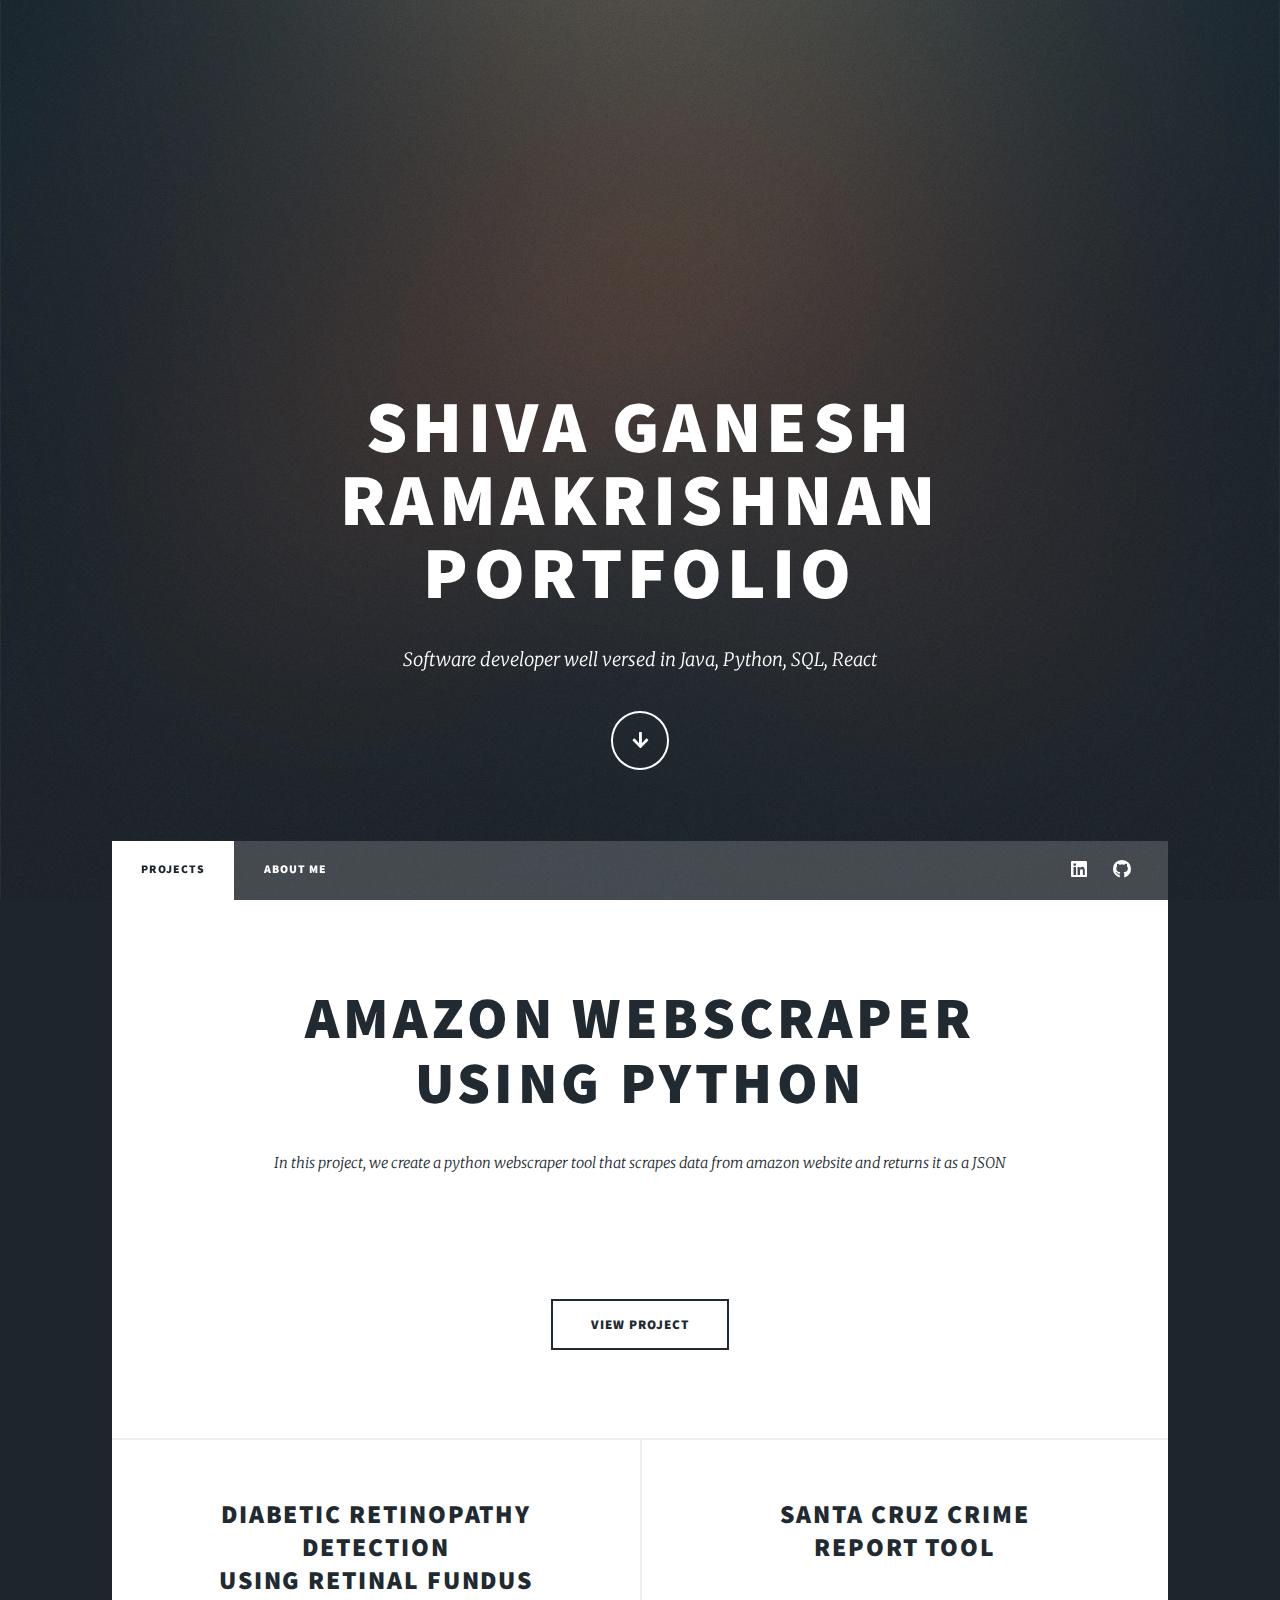
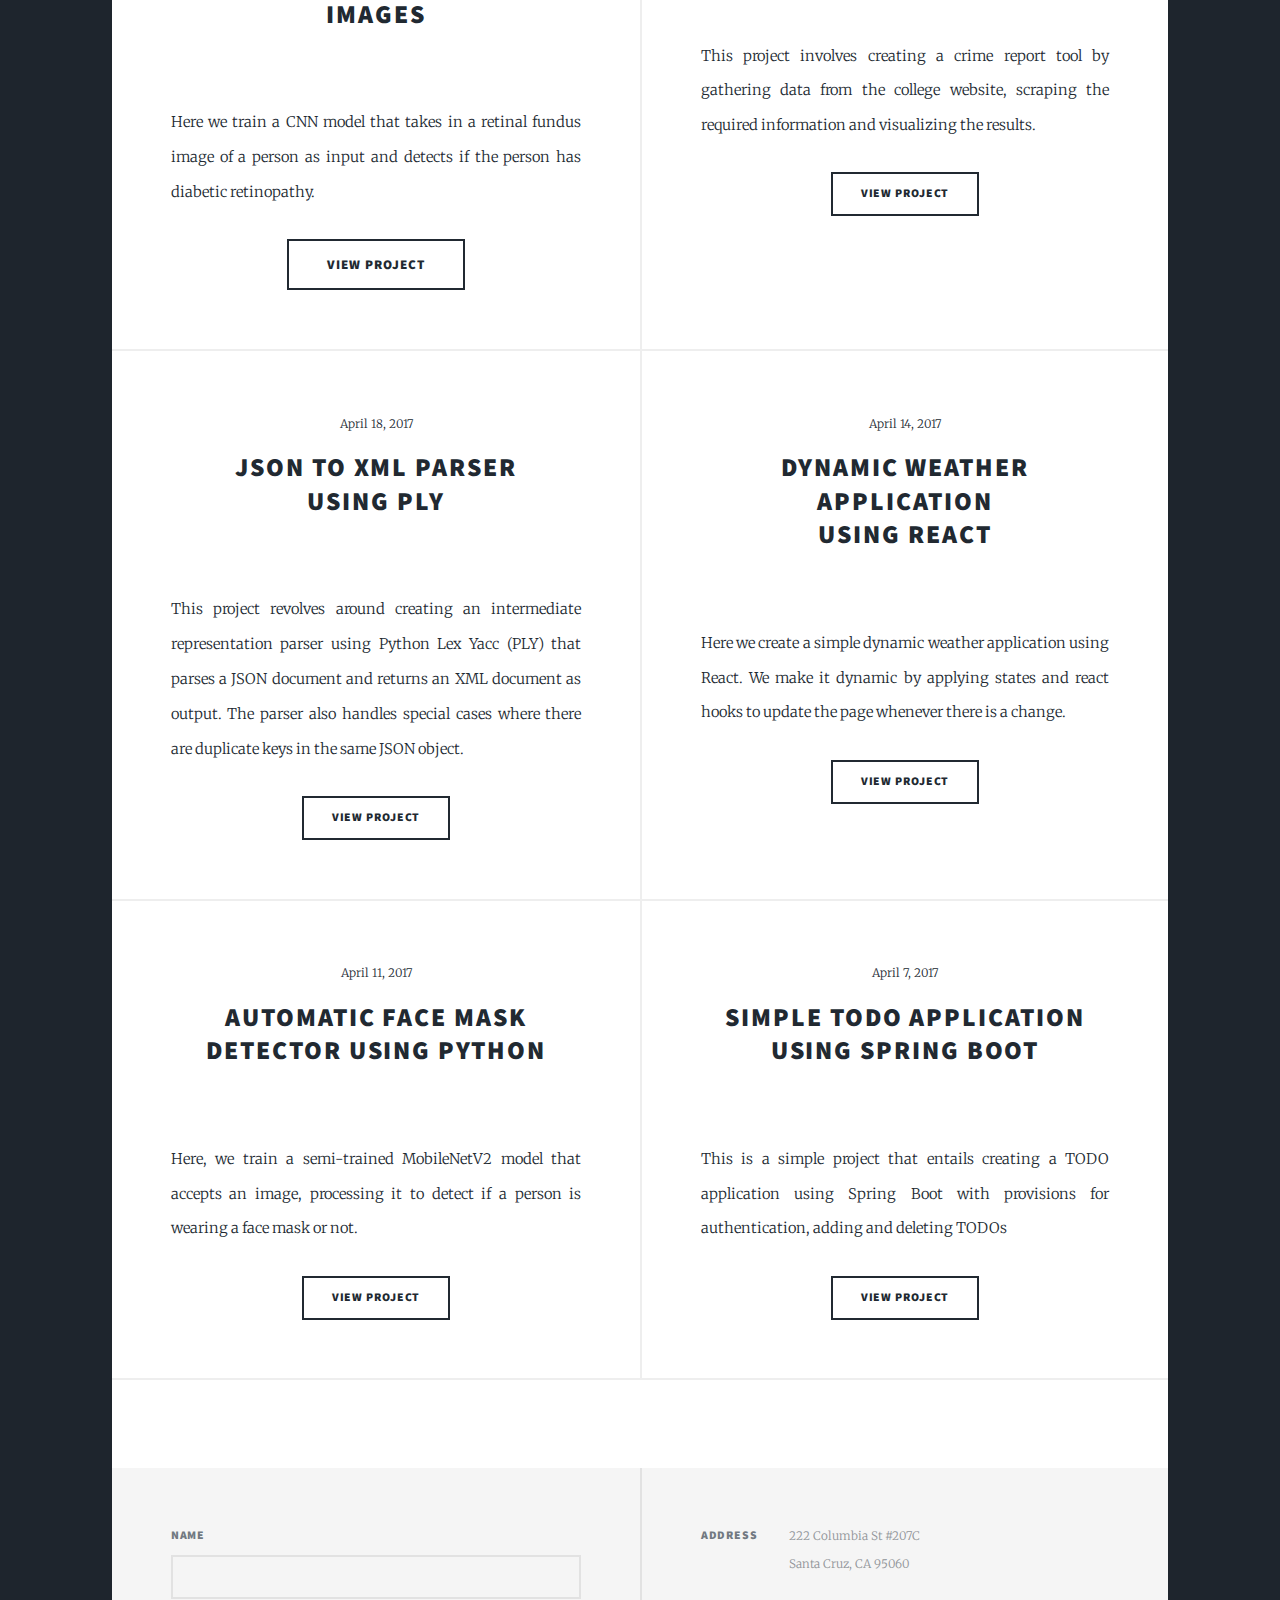
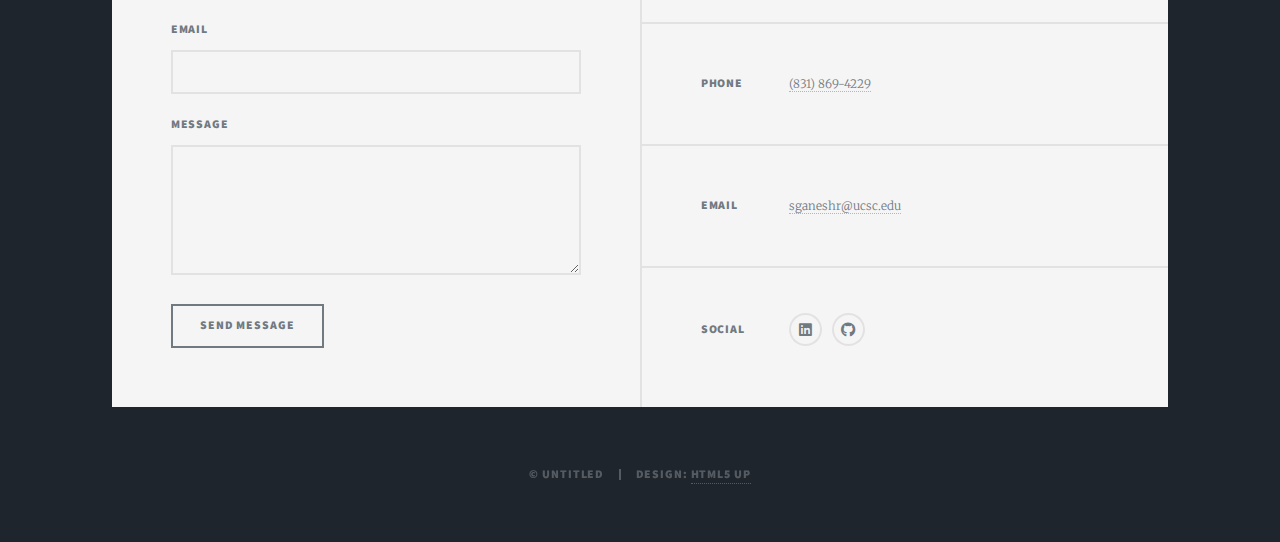
==== index.html @ fc85a23d "Added missing stuff" ====
<!DOCTYPE HTML>
<!--
	Massively by HTML5 UP
	html5up.net | @ajlkn
	Free for personal and commercial use under the CCA 3.0 license (html5up.net/license)
-->
<html>
	<head>
		<title>Shiva Ganesh Ramakrishnan Portfolio</title>
		<meta charset="utf-8" />
		<meta name="viewport" content="width=device-width, initial-scale=1, user-scalable=no" />
		<link rel="stylesheet" href="assets/css/main.css" />
		<noscript><link rel="stylesheet" href="assets/css/noscript.css" /></noscript>
	</head>
	<body class="is-preload">

		<!-- Wrapper -->
			<div id="wrapper" class="fade-in">

				<!-- Intro -->
					<div id="intro">
						<h1>Shiva Ganesh Ramakrishnan<br />
						Portfolio</h1>
						<p>Software developer well versed in Java, Python, SQL, React</p>
						
						<ul class="actions">
							<li><a href="#header" class="button icon solid solo fa-arrow-down scrolly">Continue</a></li>
						</ul>
					</div>

				<!-- Header -->
					<header id="header">
						<a href="index.html" class="logo">Go to the top</a>
					</header>

				<!-- Nav -->
					<nav id="nav">
						<ul class="links">
							<li class="active"><a href="index.html">Projects</a></li>
							<li><a href="generic.html">About Me</a></li>
						</ul>
						<ul class="icons">

							<li><a target="_blank" href="https://linkedin.com/in/shiva-ganesh-ramakrishnan" class="icon brands fa-linkedin"><span class="label">Instagram</span></a></li>
							<li><a target="_blank" href="https://github.com/shiva-ganesh-ramakrishnan" class="icon brands fa-github"><span class="label">GitHub</span></a></li>
						</ul>
					</nav>

				<!-- Main -->
					<div id="main">

						<!-- Featured Post -->
							<article class="post featured">
								<header class="major">
									<h2><a href="#">Amazon WebScraper<br />
									Using Python</a></h2>
									<p>In this project, we create a python webscraper tool that scrapes data from amazon website and returns it
										as a JSON</p>
								</header>
								<a href="#" class="image main"><img src="https://blog.promonavigator.com/wp-content/uploads/2021/12/best-web-scraping-tools-1.png" alt="" /></a>
								<ul class="actions special">
									<li><a target="_blank" href="https://github.com/shiva-ganesh-ramakrishnan/Amazon-Webscraper" class="button large">View Project</a></li>
								</ul>
							</article>

						<!-- Posts -->
							<section class="posts">
								<article>
									<header>										
										<h2><a href="#">Diabetic Retinopathy Detection<br />
										Using Retinal Fundus Images</a></h2>
									</header>
									<a href="#" class="image fit"><img src="https://www.asrs.org/content/images/cms/normaleyemaculaadditionaltags.jpg/image-full;size$500,347.ImageHandler" alt="" /></a>
									<p>Here we train a CNN model that takes in a retinal fundus image of a person as input and detects if the person has diabetic retinopathy.</p>
									<ul class="actions special">
										<li><a target="_blank" href="https://github.com/shiva-ganesh-ramakrishnan/Diabetic-Retinopathy-Detection" class="button large">View Project</a></li>
									</ul>
								</article>
								<article>
									<header>										
										<h2><a href="https://github.com/shiva-ganesh-ramakrishnan/Santa-Cruz-Crime-Report-Tool">Santa Cruz Crime<br />
										Report Tool</a></h2>
									</header>
									<a href="#" class="image fit"><img src="https://raw.githubusercontent.com/shiva-ganesh-ramakrishnan/Santa-Cruz-Crime-Report-Tool/main/Crime_Map.png" alt="" /></a>
									<p>This project involves creating a crime report tool by gathering data from the college website, scraping the required information and visualizing the results.</p>
									<ul class="actions special">
										<li><a target="_blank" href="https://github.com/shiva-ganesh-ramakrishnan/Santa-Cruz-Crime-Report-Tool" class="button">View Project</a></li>
									</ul>
								</article>
								<article>
									<header>
										<span class="date">April 18, 2017</span>
										<h2><a href="#">JSON to XML Parser<br />
										Using PLY</a></h2>
									</header>
									<a href="#" class="image fit"><img src="https://raw.githubusercontent.com/shiva-ganesh-ramakrishnan/json-to-xml-parse-and-compile/main/src/My_Own_Dev_Tree/JSON-TO-XML.png" alt="" /></a>
									<p>This project revolves around creating an intermediate representation parser using Python Lex Yacc (PLY) that parses a JSON document and returns an XML document as output. The parser also handles special cases where there are duplicate keys in the same JSON object.</p>
									<ul class="actions special">
										<li><a target="_blank" href="https://github.com/shiva-ganesh-ramakrishnan/json-to-xml-parse-and-compile" class="button">View Project</a></li>
									</ul>
								</article>
								<article>
									<header>
										<span class="date">April 14, 2017</span>
										<h2><a href="#">Dynamic Weather Application<br />
										Using React</a></h2>
									</header>
									<a href="#" class="image fit"><img src="https://raw.githubusercontent.com/shiva-ganesh-ramakrishnan/react-weather-app/master/public/Weather_App.png" alt="" /></a>
									<p>Here we create a simple dynamic weather application using React. We make it dynamic by applying states and react hooks to update the page whenever there is a change.</p>
									<ul class="actions special">
										<li><a target="_blank" href="https://github.com/shiva-ganesh-ramakrishnan/react-weather-app" class="button">View Project</a></li>
									</ul>
								</article>
								<article>
									<header>
										<span class="date">April 11, 2017</span>
										<h2><a target="_blank" href="https://github.com/shiva-ganesh-ramakrishnan/Automatic_Facemask_Detection">Automatic Face Mask<br />
										Detector using Python</a></h2>
									</header>
									<a href="#" class="image fit"><img src="https://smartclick.ai/wp-content/uploads/2022/04/Mask-Detection-1.png" alt="" /></a>
									<p>Here, we train a semi-trained MobileNetV2 model that accepts an image, processing it to detect if a person is wearing a face mask or not.</p>
									<ul class="actions special">
										<li><a target="_blank" href="https://github.com/shiva-ganesh-ramakrishnan/Automatic_Facemask_Detection" class="button">View Project</a></li>
									</ul>
								</article>
								<article>
									<header>
										<span class="date">April 7, 2017</span>
										<h2><a target="_blank" href="https://github.com/shiva-ganesh-ramakrishnan/Todo-App-Spring-Boot">Simple ToDo Application<br />
										Using Spring Boot</a></h2>
									</header>
									<a href="#" class="image fit"><img src="https://raw.githubusercontent.com/shiva-ganesh-ramakrishnan/Todo-App-Spring-Boot/main/screenshots/todo_app_spring_boot.png" alt="" /></a>
									<p>This is a simple project that entails creating a TODO application using Spring Boot with provisions for authentication, adding and deleting TODOs</p>
									<ul class="actions special">
										<li><a target="_blank" href="https://github.com/shiva-ganesh-ramakrishnan/Todo-App-Spring-Boot" class="button">View Project</a></li>
									</ul>
								</article>
							</section>

						<!-- Footer -->
							<footer>
							</footer>

					</div>

				<!-- Footer -->
					<footer id="footer">
						<section>
							<form method="post" action="#">
								<div class="fields">
									<div class="field">
										<label for="name">Name</label>
										<input type="text" name="name" id="name" />
									</div>
									<div class="field">
										<label for="email">Email</label>
										<input type="text" name="email" id="email" />
									</div>
									<div class="field">
										<label for="message">Message</label>
										<textarea name="message" id="message" rows="3"></textarea>
									</div>
								</div>
								<ul class="actions">
									<li><input type="submit" value="Send Message" /></li>
								</ul>
							</form>
						</section>
						<section class="split contact">
							<section class="alt">
								<h3>Address</h3>
								<p>222 Columbia St #207C<br />
								Santa Cruz, CA 95060</p>
							</section>
							<section>
								<h3>Phone</h3>
								<p><a href="tel:+1(831)869-4229">(831) 869-4229</a></p>
							</section>
							<section>
								<h3>Email</h3>
								<p><a href="mailto:sganeshr@ucsc.edu">sganeshr@ucsc.edu</a></p>
							</section>
							<section>
								<h3>Social</h3>
								<ul class="icons alt">
									<li><a target="_blank" href="https://linkedin.com/in/shiva-ganesh-ramakrishnan" class="icon brands fa-linkedin"><span class="label">Instagram</span></a></li>
									<li><a target="_blank" href="https://github.com/shiva-ganesh-ramakrishnan" class="icon brands fa-github"><span class="label">GitHub</span></a></li>
								</ul>
							</section>
						</section>
					</footer>

				<!-- Copyright -->
					<div id="copyright">
						<ul><li>&copy; Untitled</li><li>Design: <a href="https://html5up.net">HTML5 UP</a></li></ul>
					</div>

			</div>

		<!-- Scripts -->
			<script src="assets/js/jquery.min.js"></script>
			<script src="assets/js/jquery.scrollex.min.js"></script>
			<script src="assets/js/jquery.scrolly.min.js"></script>
			<script src="assets/js/browser.min.js"></script>
			<script src="assets/js/breakpoints.min.js"></script>
			<script src="assets/js/util.js"></script>
			<script src="assets/js/main.js"></script>

	</body>
</html>
---- assets/css/main.css ----
@import url(fontawesome-all.min.css);
@import url("https://fonts.googleapis.com/css?family=Merriweather:300,700,300italic,700italic|Source+Sans+Pro:900");

/*
	Massively by HTML5 UP
	html5up.net | @ajlkn
	Free for personal and commercial use under the CCA 3.0 license (html5up.net/license)
*/

html, body, div, span, applet, object,
iframe, h1, h2, h3, h4, h5, h6, p, blockquote,
pre, a, abbr, acronym, address, big, cite,
code, del, dfn, em, img, ins, kbd, q, s, samp,
small, strike, strong, sub, sup, tt, var, b,
u, i, center, dl, dt, dd, ol, ul, li, fieldset,
form, label, legend, table, caption, tbody,
tfoot, thead, tr, th, td, article, aside,
canvas, details, embed, figure, figcaption,
footer, header, hgroup, menu, nav, output, ruby,
section, summary, time, mark, audio, video {
	margin: 0;
	padding: 0;
	border: 0;
	font-size: 100%;
	font: inherit;
	vertical-align: baseline;}

article, aside, details, figcaption, figure,
footer, header, hgroup, menu, nav, section {
	display: block;}

body {
	line-height: 1;
}

ol, ul {
	list-style: none;
}

blockquote, q {
	quotes: none;
}

	blockquote:before, blockquote:after, q:before, q:after {
		content: '';
		content: none;
	}

table {
	border-collapse: collapse;
	border-spacing: 0;
}

body {
	-webkit-text-size-adjust: none;
}

mark {
	background-color: transparent;
	color: inherit;
}

input::-moz-focus-inner {
	border: 0;
	padding: 0;
}

input, select, textarea {
	-moz-appearance: none;
	-webkit-appearance: none;
	-ms-appearance: none;
	appearance: none;
}

/* Basic */

	@-ms-viewport {
		width: device-width;
	}

	body {
		-ms-overflow-style: scrollbar;
	}

	@media screen and (max-width: 480px) {

		html, body {
			min-width: 320px;
		}

	}

	html {
		box-sizing: border-box;
	}

	*, *:before, *:after {
		box-sizing: inherit;
	}

	body {
		background-color: #1e252d;
	}

		body.is-preload *, body.is-preload *:before, body.is-preload *:after {
			-moz-animation: none !important;
			-webkit-animation: none !important;
			-ms-animation: none !important;
			animation: none !important;
			-moz-transition: none !important;
			-webkit-transition: none !important;
			-ms-transition: none !important;
			transition: none !important;
		}

/* Type */

	html {
		font-size: 16pt;
	}

		@media screen and (max-width: 1680px) {

			html {
				font-size: 12pt;
			}

		}

		@media screen and (max-width: 1280px) {

			html {
				font-size: 11pt;
			}

		}

		@media screen and (max-width: 360px) {

			html {
				font-size: 10pt;
			}

		}

	body {
		color: #212931;
	}

	body, input, select, textarea {
		font-family: "Merriweather", Georgia, serif;
		font-weight: 300;
		font-size: 1rem;
		line-height: 2.375;
	}

	a {
		-moz-transition: color 0.2s ease-in-out, background-color 0.2s ease-in-out, border-color 0.2s ease-in-out, box-shadow 0.2s ease-in-out;
		-webkit-transition: color 0.2s ease-in-out, background-color 0.2s ease-in-out, border-color 0.2s ease-in-out, box-shadow 0.2s ease-in-out;
		-ms-transition: color 0.2s ease-in-out, background-color 0.2s ease-in-out, border-color 0.2s ease-in-out, box-shadow 0.2s ease-in-out;
		transition: color 0.2s ease-in-out, background-color 0.2s ease-in-out, border-color 0.2s ease-in-out, box-shadow 0.2s ease-in-out;
		border-bottom: dotted 1px;
		text-decoration: none;
	}

		a:hover {
			border-bottom-color: transparent;
		}

	strong, b {
		font-weight: 600;
	}

	em, i {
		font-style: italic;
	}

	p {
		text-align: justify;
		margin: 0 0 2rem 0;
	}

	h1, h2, h3, h4, h5, h6 {
		font-family: "Source Sans Pro", Helvetica, sans-serif;
		font-weight: 900;
		line-height: 1.5;
		letter-spacing: 0.075em;
		text-transform: uppercase;
		margin: 0 0 1rem 0;
	}

		h1 a, h2 a, h3 a, h4 a, h5 a, h6 a {
			border-bottom: 0;
			color: inherit;
			text-decoration: none;
		}

	h1 {
		font-size: 4rem;
		line-height: 1.1;
		margin: 0 0 2rem 0;
	}

	h2 {
		font-size: 1.75rem;
		line-height: 1.3;
		margin: 0 0 1.5rem 0;
	}

	h3 {
		font-size: 1.25rem;
		margin: 0 0 1.5rem 0;
	}

	h4 {
		font-size: 1rem;
	}

	h5 {
		font-size: 0.9rem;
	}

	h6 {
		font-size: 0.8rem;
	}

	sub {
		font-size: 0.8rem;
		position: relative;
		top: 0.5rem;
	}

	sup {
		font-size: 0.8rem;
		position: relative;
		top: -0.5rem;
	}

	blockquote {
		border-left: solid 4px;
		font-style: italic;
		margin: 0 0 2rem 0;
		padding: 0.5rem 0 0.5rem 2rem;
	}

	code {
		border: solid 2px;
		font-family: "Courier New", monospace;
		font-size: 0.9rem;
		margin: 0 0.25rem;
		padding: 0.25rem 0.65rem;
	}

	pre {
		-webkit-overflow-scrolling: touch;
		font-family: "Courier New", monospace;
		font-size: 0.9rem;
		margin: 0 0 2rem 0;
	}

		pre code {
			display: block;
			line-height: 1.75;
			padding: 1rem 1.5rem;
			overflow-x: auto;
		}

	hr {
		border: 0;
		border-bottom: solid 2px;
		margin: 3rem 0;
	}

		hr.major {
			margin: 5rem 0;
		}

	.align-left {
		text-align: left;
	}

	.align-center {
		text-align: center;
	}

	.align-right {
		text-align: right;
	}

	input, select, textarea {
		color: #212931;
	}

	a {
		color: #212931;
		border-bottom-color: rgba(33, 41, 49, 0.5);
	}

		a:hover {
			border-bottom-color: transparent;
			color: #18bfef !important;
		}

	strong, b {
		color: #212931;
	}

	h1, h2, h3, h4, h5, h6 {
		color: #212931;
	}

	blockquote {
		border-left-color: #eeeeee;
	}

	code {
		background: rgba(220, 220, 220, 0.25);
		border-color: #eeeeee;
	}

	hr {
		border-bottom-color: #eeeeee;
	}

/* Row */

	.row {
		display: flex;
		flex-wrap: wrap;
		box-sizing: border-box;
		align-items: stretch;
	}

		.row > * {
			box-sizing: border-box;
		}

		.row.gtr-uniform > * > :last-child {
			margin-bottom: 0;
		}

		.row.aln-left {
			justify-content: flex-start;
		}

		.row.aln-center {
			justify-content: center;
		}

		.row.aln-right {
			justify-content: flex-end;
		}

		.row.aln-top {
			align-items: flex-start;
		}

		.row.aln-middle {
			align-items: center;
		}

		.row.aln-bottom {
			align-items: flex-end;
		}

		.row > .imp {
			order: -1;
		}

		.row > .col-1 {
			width: 8.33333%;
		}

		.row > .off-1 {
			margin-left: 8.33333%;
		}

		.row > .col-2 {
			width: 16.66667%;
		}

		.row > .off-2 {
			margin-left: 16.66667%;
		}

		.row > .col-3 {
			width: 25%;
		}

		.row > .off-3 {
			margin-left: 25%;
		}

		.row > .col-4 {
			width: 33.33333%;
		}

		.row > .off-4 {
			margin-left: 33.33333%;
		}

		.row > .col-5 {
			width: 41.66667%;
		}

		.row > .off-5 {
			margin-left: 41.66667%;
		}

		.row > .col-6 {
			width: 50%;
		}

		.row > .off-6 {
			margin-left: 50%;
		}

		.row > .col-7 {
			width: 58.33333%;
		}

		.row > .off-7 {
			margin-left: 58.33333%;
		}

		.row > .col-8 {
			width: 66.66667%;
		}

		.row > .off-8 {
			margin-left: 66.66667%;
		}

		.row > .col-9 {
			width: 75%;
		}

		.row > .off-9 {
			margin-left: 75%;
		}

		.row > .col-10 {
			width: 83.33333%;
		}

		.row > .off-10 {
			margin-left: 83.33333%;
		}

		.row > .col-11 {
			width: 91.66667%;
		}

		.row > .off-11 {
			margin-left: 91.66667%;
		}

		.row > .col-12 {
			width: 100%;
		}

		.row > .off-12 {
			margin-left: 100%;
		}

		.row.gtr-0 {
			margin-top: 0;
			margin-left: 0rem;
		}

			.row.gtr-0 > * {
				padding: 0 0 0 0rem;
			}

			.row.gtr-0.gtr-uniform {
				margin-top: 0rem;
			}

				.row.gtr-0.gtr-uniform > * {
					padding-top: 0rem;
				}

		.row.gtr-25 {
			margin-top: 0;
			margin-left: -0.375rem;
		}

			.row.gtr-25 > * {
				padding: 0 0 0 0.375rem;
			}

			.row.gtr-25.gtr-uniform {
				margin-top: -0.375rem;
			}

				.row.gtr-25.gtr-uniform > * {
					padding-top: 0.375rem;
				}

		.row.gtr-50 {
			margin-top: 0;
			margin-left: -0.75rem;
		}

			.row.gtr-50 > * {
				padding: 0 0 0 0.75rem;
			}

			.row.gtr-50.gtr-uniform {
				margin-top: -0.75rem;
			}

				.row.gtr-50.gtr-uniform > * {
					padding-top: 0.75rem;
				}

		.row {
			margin-top: 0;
			margin-left: -1.5rem;
		}

			.row > * {
				padding: 0 0 0 1.5rem;
			}

			.row.gtr-uniform {
				margin-top: -1.5rem;
			}

				.row.gtr-uniform > * {
					padding-top: 1.5rem;
				}

		.row.gtr-150 {
			margin-top: 0;
			margin-left: -2.25rem;
		}

			.row.gtr-150 > * {
				padding: 0 0 0 2.25rem;
			}

			.row.gtr-150.gtr-uniform {
				margin-top: -2.25rem;
			}

				.row.gtr-150.gtr-uniform > * {
					padding-top: 2.25rem;
				}

		.row.gtr-200 {
			margin-top: 0;
			margin-left: -3rem;
		}

			.row.gtr-200 > * {
				padding: 0 0 0 3rem;
			}

			.row.gtr-200.gtr-uniform {
				margin-top: -3rem;
			}

				.row.gtr-200.gtr-uniform > * {
					padding-top: 3rem;
				}

		@media screen and (max-width: 1680px) {

			.row {
				display: flex;
				flex-wrap: wrap;
				box-sizing: border-box;
				align-items: stretch;
			}

				.row > * {
					box-sizing: border-box;
				}

				.row.gtr-uniform > * > :last-child {
					margin-bottom: 0;
				}

				.row.aln-left {
					justify-content: flex-start;
				}

				.row.aln-center {
					justify-content: center;
				}

				.row.aln-right {
					justify-content: flex-end;
				}

				.row.aln-top {
					align-items: flex-start;
				}

				.row.aln-middle {
					align-items: center;
				}

				.row.aln-bottom {
					align-items: flex-end;
				}

				.row > .imp-xlarge {
					order: -1;
				}

				.row > .col-1-xlarge {
					width: 8.33333%;
				}

				.row > .off-1-xlarge {
					margin-left: 8.33333%;
				}

				.row > .col-2-xlarge {
					width: 16.66667%;
				}

				.row > .off-2-xlarge {
					margin-left: 16.66667%;
				}

				.row > .col-3-xlarge {
					width: 25%;
				}

				.row > .off-3-xlarge {
					margin-left: 25%;
				}

				.row > .col-4-xlarge {
					width: 33.33333%;
				}

				.row > .off-4-xlarge {
					margin-left: 33.33333%;
				}

				.row > .col-5-xlarge {
					width: 41.66667%;
				}

				.row > .off-5-xlarge {
					margin-left: 41.66667%;
				}

				.row > .col-6-xlarge {
					width: 50%;
				}

				.row > .off-6-xlarge {
					margin-left: 50%;
				}

				.row > .col-7-xlarge {
					width: 58.33333%;
				}

				.row > .off-7-xlarge {
					margin-left: 58.33333%;
				}

				.row > .col-8-xlarge {
					width: 66.66667%;
				}

				.row > .off-8-xlarge {
					margin-left: 66.66667%;
				}

				.row > .col-9-xlarge {
					width: 75%;
				}

				.row > .off-9-xlarge {
					margin-left: 75%;
				}

				.row > .col-10-xlarge {
					width: 83.33333%;
				}

				.row > .off-10-xlarge {
					margin-left: 83.33333%;
				}

				.row > .col-11-xlarge {
					width: 91.66667%;
				}

				.row > .off-11-xlarge {
					margin-left: 91.66667%;
				}

				.row > .col-12-xlarge {
					width: 100%;
				}

				.row > .off-12-xlarge {
					margin-left: 100%;
				}

				.row.gtr-0 {
					margin-top: 0;
					margin-left: 0rem;
				}

					.row.gtr-0 > * {
						padding: 0 0 0 0rem;
					}

					.row.gtr-0.gtr-uniform {
						margin-top: 0rem;
					}

						.row.gtr-0.gtr-uniform > * {
							padding-top: 0rem;
						}

				.row.gtr-25 {
					margin-top: 0;
					margin-left: -0.375rem;
				}

					.row.gtr-25 > * {
						padding: 0 0 0 0.375rem;
					}

					.row.gtr-25.gtr-uniform {
						margin-top: -0.375rem;
					}

						.row.gtr-25.gtr-uniform > * {
							padding-top: 0.375rem;
						}

				.row.gtr-50 {
					margin-top: 0;
					margin-left: -0.75rem;
				}

					.row.gtr-50 > * {
						padding: 0 0 0 0.75rem;
					}

					.row.gtr-50.gtr-uniform {
						margin-top: -0.75rem;
					}

						.row.gtr-50.gtr-uniform > * {
							padding-top: 0.75rem;
						}

				.row {
					margin-top: 0;
					margin-left: -1.5rem;
				}

					.row > * {
						padding: 0 0 0 1.5rem;
					}

					.row.gtr-uniform {
						margin-top: -1.5rem;
					}

						.row.gtr-uniform > * {
							padding-top: 1.5rem;
						}

				.row.gtr-150 {
					margin-top: 0;
					margin-left: -2.25rem;
				}

					.row.gtr-150 > * {
						padding: 0 0 0 2.25rem;
					}

					.row.gtr-150.gtr-uniform {
						margin-top: -2.25rem;
					}

						.row.gtr-150.gtr-uniform > * {
							padding-top: 2.25rem;
						}

				.row.gtr-200 {
					margin-top: 0;
					margin-left: -3rem;
				}

					.row.gtr-200 > * {
						padding: 0 0 0 3rem;
					}

					.row.gtr-200.gtr-uniform {
						margin-top: -3rem;
					}

						.row.gtr-200.gtr-uniform > * {
							padding-top: 3rem;
						}

		}

		@media screen and (max-width: 1280px) {

			.row {
				display: flex;
				flex-wrap: wrap;
				box-sizing: border-box;
				align-items: stretch;
			}

				.row > * {
					box-sizing: border-box;
				}

				.row.gtr-uniform > * > :last-child {
					margin-bottom: 0;
				}

				.row.aln-left {
					justify-content: flex-start;
				}

				.row.aln-center {
					justify-content: center;
				}

				.row.aln-right {
					justify-content: flex-end;
				}

				.row.aln-top {
					align-items: flex-start;
				}

				.row.aln-middle {
					align-items: center;
				}

				.row.aln-bottom {
					align-items: flex-end;
				}

				.row > .imp-large {
					order: -1;
				}

				.row > .col-1-large {
					width: 8.33333%;
				}

				.row > .off-1-large {
					margin-left: 8.33333%;
				}

				.row > .col-2-large {
					width: 16.66667%;
				}

				.row > .off-2-large {
					margin-left: 16.66667%;
				}

				.row > .col-3-large {
					width: 25%;
				}

				.row > .off-3-large {
					margin-left: 25%;
				}

				.row > .col-4-large {
					width: 33.33333%;
				}

				.row > .off-4-large {
					margin-left: 33.33333%;
				}

				.row > .col-5-large {
					width: 41.66667%;
				}

				.row > .off-5-large {
					margin-left: 41.66667%;
				}

				.row > .col-6-large {
					width: 50%;
				}

				.row > .off-6-large {
					margin-left: 50%;
				}

				.row > .col-7-large {
					width: 58.33333%;
				}

				.row > .off-7-large {
					margin-left: 58.33333%;
				}

				.row > .col-8-large {
					width: 66.66667%;
				}

				.row > .off-8-large {
					margin-left: 66.66667%;
				}

				.row > .col-9-large {
					width: 75%;
				}

				.row > .off-9-large {
					margin-left: 75%;
				}

				.row > .col-10-large {
					width: 83.33333%;
				}

				.row > .off-10-large {
					margin-left: 83.33333%;
				}

				.row > .col-11-large {
					width: 91.66667%;
				}

				.row > .off-11-large {
					margin-left: 91.66667%;
				}

				.row > .col-12-large {
					width: 100%;
				}

				.row > .off-12-large {
					margin-left: 100%;
				}

				.row.gtr-0 {
					margin-top: 0;
					margin-left: 0rem;
				}

					.row.gtr-0 > * {
						padding: 0 0 0 0rem;
					}

					.row.gtr-0.gtr-uniform {
						margin-top: 0rem;
					}

						.row.gtr-0.gtr-uniform > * {
							padding-top: 0rem;
						}

				.row.gtr-25 {
					margin-top: 0;
					margin-left: -0.375rem;
				}

					.row.gtr-25 > * {
						padding: 0 0 0 0.375rem;
					}

					.row.gtr-25.gtr-uniform {
						margin-top: -0.375rem;
					}

						.row.gtr-25.gtr-uniform > * {
							padding-top: 0.375rem;
						}

				.row.gtr-50 {
					margin-top: 0;
					margin-left: -0.75rem;
				}

					.row.gtr-50 > * {
						padding: 0 0 0 0.75rem;
					}

					.row.gtr-50.gtr-uniform {
						margin-top: -0.75rem;
					}

						.row.gtr-50.gtr-uniform > * {
							padding-top: 0.75rem;
						}

				.row {
					margin-top: 0;
					margin-left: -1.5rem;
				}

					.row > * {
						padding: 0 0 0 1.5rem;
					}

					.row.gtr-uniform {
						margin-top: -1.5rem;
					}

						.row.gtr-uniform > * {
							padding-top: 1.5rem;
						}

				.row.gtr-150 {
					margin-top: 0;
					margin-left: -2.25rem;
				}

					.row.gtr-150 > * {
						padding: 0 0 0 2.25rem;
					}

					.row.gtr-150.gtr-uniform {
						margin-top: -2.25rem;
					}

						.row.gtr-150.gtr-uniform > * {
							padding-top: 2.25rem;
						}

				.row.gtr-200 {
					margin-top: 0;
					margin-left: -3rem;
				}

					.row.gtr-200 > * {
						padding: 0 0 0 3rem;
					}

					.row.gtr-200.gtr-uniform {
						margin-top: -3rem;
					}

						.row.gtr-200.gtr-uniform > * {
							padding-top: 3rem;
						}

		}

		@media screen and (max-width: 980px) {

			.row {
				display: flex;
				flex-wrap: wrap;
				box-sizing: border-box;
				align-items: stretch;
			}

				.row > * {
					box-sizing: border-box;
				}

				.row.gtr-uniform > * > :last-child {
					margin-bottom: 0;
				}

				.row.aln-left {
					justify-content: flex-start;
				}

				.row.aln-center {
					justify-content: center;
				}

				.row.aln-right {
					justify-content: flex-end;
				}

				.row.aln-top {
					align-items: flex-start;
				}

				.row.aln-middle {
					align-items: center;
				}

				.row.aln-bottom {
					align-items: flex-end;
				}

				.row > .imp-medium {
					order: -1;
				}

				.row > .col-1-medium {
					width: 8.33333%;
				}

				.row > .off-1-medium {
					margin-left: 8.33333%;
				}

				.row > .col-2-medium {
					width: 16.66667%;
				}

				.row > .off-2-medium {
					margin-left: 16.66667%;
				}

				.row > .col-3-medium {
					width: 25%;
				}

				.row > .off-3-medium {
					margin-left: 25%;
				}

				.row > .col-4-medium {
					width: 33.33333%;
				}

				.row > .off-4-medium {
					margin-left: 33.33333%;
				}

				.row > .col-5-medium {
					width: 41.66667%;
				}

				.row > .off-5-medium {
					margin-left: 41.66667%;
				}

				.row > .col-6-medium {
					width: 50%;
				}

				.row > .off-6-medium {
					margin-left: 50%;
				}

				.row > .col-7-medium {
					width: 58.33333%;
				}

				.row > .off-7-medium {
					margin-left: 58.33333%;
				}

				.row > .col-8-medium {
					width: 66.66667%;
				}

				.row > .off-8-medium {
					margin-left: 66.66667%;
				}

				.row > .col-9-medium {
					width: 75%;
				}

				.row > .off-9-medium {
					margin-left: 75%;
				}

				.row > .col-10-medium {
					width: 83.33333%;
				}

				.row > .off-10-medium {
					margin-left: 83.33333%;
				}

				.row > .col-11-medium {
					width: 91.66667%;
				}

				.row > .off-11-medium {
					margin-left: 91.66667%;
				}

				.row > .col-12-medium {
					width: 100%;
				}

				.row > .off-12-medium {
					margin-left: 100%;
				}

				.row.gtr-0 {
					margin-top: 0;
					margin-left: 0rem;
				}

					.row.gtr-0 > * {
						padding: 0 0 0 0rem;
					}

					.row.gtr-0.gtr-uniform {
						margin-top: 0rem;
					}

						.row.gtr-0.gtr-uniform > * {
							padding-top: 0rem;
						}

				.row.gtr-25 {
					margin-top: 0;
					margin-left: -0.375rem;
				}

					.row.gtr-25 > * {
						padding: 0 0 0 0.375rem;
					}

					.row.gtr-25.gtr-uniform {
						margin-top: -0.375rem;
					}

						.row.gtr-25.gtr-uniform > * {
							padding-top: 0.375rem;
						}

				.row.gtr-50 {
					margin-top: 0;
					margin-left: -0.75rem;
				}

					.row.gtr-50 > * {
						padding: 0 0 0 0.75rem;
					}

					.row.gtr-50.gtr-uniform {
						margin-top: -0.75rem;
					}

						.row.gtr-50.gtr-uniform > * {
							padding-top: 0.75rem;
						}

				.row {
					margin-top: 0;
					margin-left: -1.5rem;
				}

					.row > * {
						padding: 0 0 0 1.5rem;
					}

					.row.gtr-uniform {
						margin-top: -1.5rem;
					}

						.row.gtr-uniform > * {
							padding-top: 1.5rem;
						}

				.row.gtr-150 {
					margin-top: 0;
					margin-left: -2.25rem;
				}

					.row.gtr-150 > * {
						padding: 0 0 0 2.25rem;
					}

					.row.gtr-150.gtr-uniform {
						margin-top: -2.25rem;
					}

						.row.gtr-150.gtr-uniform > * {
							padding-top: 2.25rem;
						}

				.row.gtr-200 {
					margin-top: 0;
					margin-left: -3rem;
				}

					.row.gtr-200 > * {
						padding: 0 0 0 3rem;
					}

					.row.gtr-200.gtr-uniform {
						margin-top: -3rem;
					}

						.row.gtr-200.gtr-uniform > * {
							padding-top: 3rem;
						}

		}

		@media screen and (max-width: 736px) {

			.row {
				display: flex;
				flex-wrap: wrap;
				box-sizing: border-box;
				align-items: stretch;
			}

				.row > * {
					box-sizing: border-box;
				}

				.row.gtr-uniform > * > :last-child {
					margin-bottom: 0;
				}

				.row.aln-left {
					justify-content: flex-start;
				}

				.row.aln-center {
					justify-content: center;
				}

				.row.aln-right {
					justify-content: flex-end;
				}

				.row.aln-top {
					align-items: flex-start;
				}

				.row.aln-middle {
					align-items: center;
				}

				.row.aln-bottom {
					align-items: flex-end;
				}

				.row > .imp-small {
					order: -1;
				}

				.row > .col-1-small {
					width: 8.33333%;
				}

				.row > .off-1-small {
					margin-left: 8.33333%;
				}

				.row > .col-2-small {
					width: 16.66667%;
				}

				.row > .off-2-small {
					margin-left: 16.66667%;
				}

				.row > .col-3-small {
					width: 25%;
				}

				.row > .off-3-small {
					margin-left: 25%;
				}

				.row > .col-4-small {
					width: 33.33333%;
				}

				.row > .off-4-small {
					margin-left: 33.33333%;
				}

				.row > .col-5-small {
					width: 41.66667%;
				}

				.row > .off-5-small {
					margin-left: 41.66667%;
				}

				.row > .col-6-small {
					width: 50%;
				}

				.row > .off-6-small {
					margin-left: 50%;
				}

				.row > .col-7-small {
					width: 58.33333%;
				}

				.row > .off-7-small {
					margin-left: 58.33333%;
				}

				.row > .col-8-small {
					width: 66.66667%;
				}

				.row > .off-8-small {
					margin-left: 66.66667%;
				}

				.row > .col-9-small {
					width: 75%;
				}

				.row > .off-9-small {
					margin-left: 75%;
				}

				.row > .col-10-small {
					width: 83.33333%;
				}

				.row > .off-10-small {
					margin-left: 83.33333%;
				}

				.row > .col-11-small {
					width: 91.66667%;
				}

				.row > .off-11-small {
					margin-left: 91.66667%;
				}

				.row > .col-12-small {
					width: 100%;
				}

				.row > .off-12-small {
					margin-left: 100%;
				}

				.row.gtr-0 {
					margin-top: 0;
					margin-left: 0rem;
				}

					.row.gtr-0 > * {
						padding: 0 0 0 0rem;
					}

					.row.gtr-0.gtr-uniform {
						margin-top: 0rem;
					}

						.row.gtr-0.gtr-uniform > * {
							padding-top: 0rem;
						}

				.row.gtr-25 {
					margin-top: 0;
					margin-left: -0.375rem;
				}

					.row.gtr-25 > * {
						padding: 0 0 0 0.375rem;
					}

					.row.gtr-25.gtr-uniform {
						margin-top: -0.375rem;
					}

						.row.gtr-25.gtr-uniform > * {
							padding-top: 0.375rem;
						}

				.row.gtr-50 {
					margin-top: 0;
					margin-left: -0.75rem;
				}

					.row.gtr-50 > * {
						padding: 0 0 0 0.75rem;
					}

					.row.gtr-50.gtr-uniform {
						margin-top: -0.75rem;
					}

						.row.gtr-50.gtr-uniform > * {
							padding-top: 0.75rem;
						}

				.row {
					margin-top: 0;
					margin-left: -1.5rem;
				}

					.row > * {
						padding: 0 0 0 1.5rem;
					}

					.row.gtr-uniform {
						margin-top: -1.5rem;
					}

						.row.gtr-uniform > * {
							padding-top: 1.5rem;
						}

				.row.gtr-150 {
					margin-top: 0;
					margin-left: -2.25rem;
				}

					.row.gtr-150 > * {
						padding: 0 0 0 2.25rem;
					}

					.row.gtr-150.gtr-uniform {
						margin-top: -2.25rem;
					}

						.row.gtr-150.gtr-uniform > * {
							padding-top: 2.25rem;
						}

				.row.gtr-200 {
					margin-top: 0;
					margin-left: -3rem;
				}

					.row.gtr-200 > * {
						padding: 0 0 0 3rem;
					}

					.row.gtr-200.gtr-uniform {
						margin-top: -3rem;
					}

						.row.gtr-200.gtr-uniform > * {
							padding-top: 3rem;
						}

		}

		@media screen and (max-width: 480px) {

			.row {
				display: flex;
				flex-wrap: wrap;
				box-sizing: border-box;
				align-items: stretch;
			}

				.row > * {
					box-sizing: border-box;
				}

				.row.gtr-uniform > * > :last-child {
					margin-bottom: 0;
				}

				.row.aln-left {
					justify-content: flex-start;
				}

				.row.aln-center {
					justify-content: center;
				}

				.row.aln-right {
					justify-content: flex-end;
				}

				.row.aln-top {
					align-items: flex-start;
				}

				.row.aln-middle {
					align-items: center;
				}

				.row.aln-bottom {
					align-items: flex-end;
				}

				.row > .imp-xsmall {
					order: -1;
				}

				.row > .col-1-xsmall {
					width: 8.33333%;
				}

				.row > .off-1-xsmall {
					margin-left: 8.33333%;
				}

				.row > .col-2-xsmall {
					width: 16.66667%;
				}

				.row > .off-2-xsmall {
					margin-left: 16.66667%;
				}

				.row > .col-3-xsmall {
					width: 25%;
				}

				.row > .off-3-xsmall {
					margin-left: 25%;
				}

				.row > .col-4-xsmall {
					width: 33.33333%;
				}

				.row > .off-4-xsmall {
					margin-left: 33.33333%;
				}

				.row > .col-5-xsmall {
					width: 41.66667%;
				}

				.row > .off-5-xsmall {
					margin-left: 41.66667%;
				}

				.row > .col-6-xsmall {
					width: 50%;
				}

				.row > .off-6-xsmall {
					margin-left: 50%;
				}

				.row > .col-7-xsmall {
					width: 58.33333%;
				}

				.row > .off-7-xsmall {
					margin-left: 58.33333%;
				}

				.row > .col-8-xsmall {
					width: 66.66667%;
				}

				.row > .off-8-xsmall {
					margin-left: 66.66667%;
				}

				.row > .col-9-xsmall {
					width: 75%;
				}

				.row > .off-9-xsmall {
					margin-left: 75%;
				}

				.row > .col-10-xsmall {
					width: 83.33333%;
				}

				.row > .off-10-xsmall {
					margin-left: 83.33333%;
				}

				.row > .col-11-xsmall {
					width: 91.66667%;
				}

				.row > .off-11-xsmall {
					margin-left: 91.66667%;
				}

				.row > .col-12-xsmall {
					width: 100%;
				}

				.row > .off-12-xsmall {
					margin-left: 100%;
				}

				.row.gtr-0 {
					margin-top: 0;
					margin-left: 0rem;
				}

					.row.gtr-0 > * {
						padding: 0 0 0 0rem;
					}

					.row.gtr-0.gtr-uniform {
						margin-top: 0rem;
					}

						.row.gtr-0.gtr-uniform > * {
							padding-top: 0rem;
						}

				.row.gtr-25 {
					margin-top: 0;
					margin-left: -0.375rem;
				}

					.row.gtr-25 > * {
						padding: 0 0 0 0.375rem;
					}

					.row.gtr-25.gtr-uniform {
						margin-top: -0.375rem;
					}

						.row.gtr-25.gtr-uniform > * {
							padding-top: 0.375rem;
						}

				.row.gtr-50 {
					margin-top: 0;
					margin-left: -0.75rem;
				}

					.row.gtr-50 > * {
						padding: 0 0 0 0.75rem;
					}

					.row.gtr-50.gtr-uniform {
						margin-top: -0.75rem;
					}

						.row.gtr-50.gtr-uniform > * {
							padding-top: 0.75rem;
						}

				.row {
					margin-top: 0;
					margin-left: -1.5rem;
				}

					.row > * {
						padding: 0 0 0 1.5rem;
					}

					.row.gtr-uniform {
						margin-top: -1.5rem;
					}

						.row.gtr-uniform > * {
							padding-top: 1.5rem;
						}

				.row.gtr-150 {
					margin-top: 0;
					margin-left: -2.25rem;
				}

					.row.gtr-150 > * {
						padding: 0 0 0 2.25rem;
					}

					.row.gtr-150.gtr-uniform {
						margin-top: -2.25rem;
					}

						.row.gtr-150.gtr-uniform > * {
							padding-top: 2.25rem;
						}

				.row.gtr-200 {
					margin-top: 0;
					margin-left: -3rem;
				}

					.row.gtr-200 > * {
						padding: 0 0 0 3rem;
					}

					.row.gtr-200.gtr-uniform {
						margin-top: -3rem;
					}

						.row.gtr-200.gtr-uniform > * {
							padding-top: 3rem;
						}

		}

		@media screen and (max-width: 360px) {

			.row {
				display: flex;
				flex-wrap: wrap;
				box-sizing: border-box;
				align-items: stretch;
			}

				.row > * {
					box-sizing: border-box;
				}

				.row.gtr-uniform > * > :last-child {
					margin-bottom: 0;
				}

				.row.aln-left {
					justify-content: flex-start;
				}

				.row.aln-center {
					justify-content: center;
				}

				.row.aln-right {
					justify-content: flex-end;
				}

				.row.aln-top {
					align-items: flex-start;
				}

				.row.aln-middle {
					align-items: center;
				}

				.row.aln-bottom {
					align-items: flex-end;
				}

				.row > .imp-xxsmall {
					order: -1;
				}

				.row > .col-1-xxsmall {
					width: 8.33333%;
				}

				.row > .off-1-xxsmall {
					margin-left: 8.33333%;
				}

				.row > .col-2-xxsmall {
					width: 16.66667%;
				}

				.row > .off-2-xxsmall {
					margin-left: 16.66667%;
				}

				.row > .col-3-xxsmall {
					width: 25%;
				}

				.row > .off-3-xxsmall {
					margin-left: 25%;
				}

				.row > .col-4-xxsmall {
					width: 33.33333%;
				}

				.row > .off-4-xxsmall {
					margin-left: 33.33333%;
				}

				.row > .col-5-xxsmall {
					width: 41.66667%;
				}

				.row > .off-5-xxsmall {
					margin-left: 41.66667%;
				}

				.row > .col-6-xxsmall {
					width: 50%;
				}

				.row > .off-6-xxsmall {
					margin-left: 50%;
				}

				.row > .col-7-xxsmall {
					width: 58.33333%;
				}

				.row > .off-7-xxsmall {
					margin-left: 58.33333%;
				}

				.row > .col-8-xxsmall {
					width: 66.66667%;
				}

				.row > .off-8-xxsmall {
					margin-left: 66.66667%;
				}

				.row > .col-9-xxsmall {
					width: 75%;
				}

				.row > .off-9-xxsmall {
					margin-left: 75%;
				}

				.row > .col-10-xxsmall {
					width: 83.33333%;
				}

				.row > .off-10-xxsmall {
					margin-left: 83.33333%;
				}

				.row > .col-11-xxsmall {
					width: 91.66667%;
				}

				.row > .off-11-xxsmall {
					margin-left: 91.66667%;
				}

				.row > .col-12-xxsmall {
					width: 100%;
				}

				.row > .off-12-xxsmall {
					margin-left: 100%;
				}

				.row.gtr-0 {
					margin-top: 0;
					margin-left: 0rem;
				}

					.row.gtr-0 > * {
						padding: 0 0 0 0rem;
					}

					.row.gtr-0.gtr-uniform {
						margin-top: 0rem;
					}

						.row.gtr-0.gtr-uniform > * {
							padding-top: 0rem;
						}

				.row.gtr-25 {
					margin-top: 0;
					margin-left: -0.375rem;
				}

					.row.gtr-25 > * {
						padding: 0 0 0 0.375rem;
					}

					.row.gtr-25.gtr-uniform {
						margin-top: -0.375rem;
					}

						.row.gtr-25.gtr-uniform > * {
							padding-top: 0.375rem;
						}

				.row.gtr-50 {
					margin-top: 0;
					margin-left: -0.75rem;
				}

					.row.gtr-50 > * {
						padding: 0 0 0 0.75rem;
					}

					.row.gtr-50.gtr-uniform {
						margin-top: -0.75rem;
					}

						.row.gtr-50.gtr-uniform > * {
							padding-top: 0.75rem;
						}

				.row {
					margin-top: 0;
					margin-left: -1.5rem;
				}

					.row > * {
						padding: 0 0 0 1.5rem;
					}

					.row.gtr-uniform {
						margin-top: -1.5rem;
					}

						.row.gtr-uniform > * {
							padding-top: 1.5rem;
						}

				.row.gtr-150 {
					margin-top: 0;
					margin-left: -2.25rem;
				}

					.row.gtr-150 > * {
						padding: 0 0 0 2.25rem;
					}

					.row.gtr-150.gtr-uniform {
						margin-top: -2.25rem;
					}

						.row.gtr-150.gtr-uniform > * {
							padding-top: 2.25rem;
						}

				.row.gtr-200 {
					margin-top: 0;
					margin-left: -3rem;
				}

					.row.gtr-200 > * {
						padding: 0 0 0 3rem;
					}

					.row.gtr-200.gtr-uniform {
						margin-top: -3rem;
					}

						.row.gtr-200.gtr-uniform > * {
							padding-top: 3rem;
						}

		}

/* Box */

	.box {
		border: solid 2px;
		margin-bottom: 2rem;
		padding: 1.5rem;
	}

		.box > :last-child,
		.box > :last-child > :last-child,
		.box > :last-child > :last-child > :last-child {
			margin-bottom: 0;
		}

		.box.alt {
			border: 0;
			border-radius: 0;
			padding: 0;
		}

	.box {
		border-color: #eeeeee;
	}

/* Button */

	input[type="submit"],
	input[type="reset"],
	input[type="button"],
	button,
	.button {
		-moz-appearance: none;
		-webkit-appearance: none;
		-ms-appearance: none;
		appearance: none;
		-moz-transition: background-color 0.2s ease-in-out, box-shadow 0.2s ease-in-out, color 0.2s ease-in-out;
		-webkit-transition: background-color 0.2s ease-in-out, box-shadow 0.2s ease-in-out, color 0.2s ease-in-out;
		-ms-transition: background-color 0.2s ease-in-out, box-shadow 0.2s ease-in-out, color 0.2s ease-in-out;
		transition: background-color 0.2s ease-in-out, box-shadow 0.2s ease-in-out, color 0.2s ease-in-out;
		border: 0;
		border-radius: 0;
		cursor: pointer;
		display: inline-block;
		font-family: "Source Sans Pro", Helvetica, sans-serif;
		font-size: 0.8rem;
		font-weight: 900;
		letter-spacing: 0.075em;
		height: 3rem;
		line-height: 3rem;
		padding: 0 2rem;
		text-align: center;
		text-decoration: none;
		text-transform: uppercase;
		white-space: nowrap;
	}

		input[type="submit"].icon:before,
		input[type="reset"].icon:before,
		input[type="button"].icon:before,
		button.icon:before,
		.button.icon:before {
			margin-right: 0.5rem;
		}

		input[type="submit"].icon.solo,
		input[type="reset"].icon.solo,
		input[type="button"].icon.solo,
		button.icon.solo,
		.button.icon.solo {
			position: relative;
			width: 4rem;
			height: 4rem;
			line-height: 4rem;
			border-radius: 4rem;
			text-indent: 4rem;
			overflow: hidden;
			padding: 0;
			white-space: nowrap;
		}

			input[type="submit"].icon.solo:before,
			input[type="reset"].icon.solo:before,
			input[type="button"].icon.solo:before,
			button.icon.solo:before,
			.button.icon.solo:before {
				position: absolute;
				display: block;
				top: 0;
				left: 0;
				width: inherit;
				height: inherit;
				line-height: inherit;
				font-size: 1.25rem;
				margin-right: 0;
				text-align: center;
				text-indent: 0;
			}

		input[type="submit"].fit,
		input[type="reset"].fit,
		input[type="button"].fit,
		button.fit,
		.button.fit {
			width: 100%;
		}

		input[type="submit"].small,
		input[type="reset"].small,
		input[type="button"].small,
		button.small,
		.button.small {
			font-size: 0.7rem;
			height: 2.5rem;
			line-height: 2.5rem;
			padding: 0 1.5rem;
		}

		input[type="submit"].large,
		input[type="reset"].large,
		input[type="button"].large,
		button.large,
		.button.large {
			font-size: 0.9rem;
			height: 3.5rem;
			line-height: 3.5rem;
			padding: 0 2.75rem;
		}

		@media screen and (max-width: 980px) {

			input[type="submit"],
			input[type="reset"],
			input[type="button"],
			button,
			.button {
				font-size: 0.9rem;
				height: 3.25rem;
				line-height: 3.25rem;
			}

				input[type="submit"].large,
				input[type="reset"].large,
				input[type="button"].large,
				button.large,
				.button.large {
					font-size: 1rem;
					height: 3.75rem;
					line-height: 3.75rem;
				}

		}

		input[type="submit"].disabled, input[type="submit"]:disabled,
		input[type="reset"].disabled,
		input[type="reset"]:disabled,
		input[type="button"].disabled,
		input[type="button"]:disabled,
		button.disabled,
		button:disabled,
		.button.disabled,
		.button:disabled {
			pointer-events: none;
			opacity: 0.25;
		}

	input[type="submit"],
	input[type="reset"],
	input[type="button"],
	button,
	.button {
		background-color: transparent;
		box-shadow: inset 0 0 0 2px #212931;
		color: #212931 !important;
	}

		input[type="submit"]:hover,
		input[type="reset"]:hover,
		input[type="button"]:hover,
		button:hover,
		.button:hover {
			box-shadow: inset 0 0 0 2px #18bfef;
			color: #18bfef !important;
		}

		input[type="submit"].primary,
		input[type="reset"].primary,
		input[type="button"].primary,
		button.primary,
		.button.primary {
			background-color: #212931;
			box-shadow: none;
			color: #ffffff !important;
		}

			input[type="submit"].primary:hover,
			input[type="reset"].primary:hover,
			input[type="button"].primary:hover,
			button.primary:hover,
			.button.primary:hover {
				background-color: #18bfef;
			}

/* Form */

	form {
		margin: 0 0 2rem 0;
	}

		form > :last-child {
			margin-bottom: 0;
		}

		form > .fields {
			display: -moz-flex;
			display: -webkit-flex;
			display: -ms-flex;
			display: flex;
			-moz-flex-wrap: wrap;
			-webkit-flex-wrap: wrap;
			-ms-flex-wrap: wrap;
			flex-wrap: wrap;
			width: calc(100% + 3rem);
			margin: -1.5rem 0 2rem -1.5rem;
		}

			form > .fields > .field {
				-moz-flex-grow: 0;
				-webkit-flex-grow: 0;
				-ms-flex-grow: 0;
				flex-grow: 0;
				-moz-flex-shrink: 0;
				-webkit-flex-shrink: 0;
				-ms-flex-shrink: 0;
				flex-shrink: 0;
				padding: 1.5rem 0 0 1.5rem;
				width: calc(100% - 1.5rem);
			}

				form > .fields > .field.half {
					width: calc(50% - 0.75rem);
				}

				form > .fields > .field.third {
					width: calc(100%/3 - 0.5rem);
				}

				form > .fields > .field.quarter {
					width: calc(25% - 0.375rem);
				}

		@media screen and (max-width: 480px) {

			form > .fields {
				width: calc(100% + 3rem);
				margin: -1.5rem 0 2rem -1.5rem;
			}

				form > .fields > .field {
					padding: 1.5rem 0 0 1.5rem;
					width: calc(100% - 1.5rem);
				}

					form > .fields > .field.half {
						width: calc(100% - 1.5rem);
					}

					form > .fields > .field.third {
						width: calc(100% - 1.5rem);
					}

					form > .fields > .field.quarter {
						width: calc(100% - 1.5rem);
					}

		}

	label {
		display: block;
		font-family: "Source Sans Pro", Helvetica, sans-serif;
		font-weight: 900;
		line-height: 1.5;
		letter-spacing: 0.075em;
		font-size: 0.8rem;
		text-transform: uppercase;
		margin: 0 0 0.75rem 0;
	}

		@media screen and (max-width: 980px) {

			label {
				font-size: 0.9rem;
			}

		}

	input[type="text"],
	input[type="password"],
	input[type="email"],
	select,
	textarea {
		-moz-appearance: none;
		-webkit-appearance: none;
		-ms-appearance: none;
		appearance: none;
		background: transparent;
		border-radius: 0;
		border: solid 2px;
		color: inherit;
		display: block;
		outline: 0;
		padding: 0 1rem;
		text-decoration: none;
		width: 100%;
	}

		input[type="text"]:invalid,
		input[type="password"]:invalid,
		input[type="email"]:invalid,
		select:invalid,
		textarea:invalid {
			box-shadow: none;
		}

	select {
		background-size: 1.25rem;
		background-repeat: no-repeat;
		background-position: calc(100% - 1rem) center;
		height: 3rem;
		padding-right: 3rem;
		text-overflow: ellipsis;
	}

		select:focus::-ms-value {
			background-color: transparent;
		}

		select::-ms-expand {
			display: none;
		}

	input[type="text"],
	input[type="password"],
	input[type="email"],
	select {
		height: 3rem;
	}

	textarea {
		padding: 0.75rem 1rem;
	}

	input[type="checkbox"],
	input[type="radio"] {
		-moz-appearance: none;
		-webkit-appearance: none;
		-ms-appearance: none;
		appearance: none;
		display: block;
		float: left;
		margin-right: -2rem;
		opacity: 0;
		width: 1rem;
		z-index: -1;
	}

		input[type="checkbox"] + label,
		input[type="radio"] + label {
			text-decoration: none;
			cursor: pointer;
			display: inline-block;
			font-size: 1rem;
			letter-spacing: 0;
			font-family: "Merriweather", Georgia, serif;
			text-transform: none;
			font-weight: 300;
			padding-left: 2.8rem;
			padding-right: 1rem;
			position: relative;
		}

			input[type="checkbox"] + label:before,
			input[type="radio"] + label:before {
				-moz-osx-font-smoothing: grayscale;
				-webkit-font-smoothing: antialiased;
				display: inline-block;
				font-style: normal;
				font-variant: normal;
				text-rendering: auto;
				line-height: 1;
				text-transform: none !important;
				font-family: 'Font Awesome 5 Free';
				font-weight: 900;
			}

			input[type="checkbox"] + label:before,
			input[type="radio"] + label:before {
				border-radius: 0;
				border: solid 2px;
				content: '';
				display: inline-block;
				font-size: 0.8rem;
				height: 1.8rem;
				left: 0;
				line-height: 1.65rem;
				position: absolute;
				text-align: center;
				top: -0.125rem;
				width: 1.8rem;
			}

		input[type="checkbox"]:checked + label:before,
		input[type="radio"]:checked + label:before {
			content: '\f00c';
		}

	input[type="checkbox"] + label:before {
		border-radius: 0;
	}

	input[type="radio"] + label:before {
		border-radius: 100%;
	}

	::-webkit-input-placeholder {
		opacity: 1.0;
	}

	:-moz-placeholder {
		opacity: 1.0;
	}

	::-moz-placeholder {
		opacity: 1.0;
	}

	:-ms-input-placeholder {
		opacity: 1.0;
	}

	label {
		color: #212931;
	}

	input[type="text"],
	input[type="password"],
	input[type="email"],
	select,
	textarea {
		border-color: #eeeeee;
	}

		input[type="text"]:focus,
		input[type="password"]:focus,
		input[type="email"]:focus,
		select:focus,
		textarea:focus {
			border-color: #18bfef;
		}

	select {
		background-image: url("data:image/svg+xml;charset=utf8,%3Csvg xmlns='http://www.w3.org/2000/svg' width='40' height='40' preserveAspectRatio='none' viewBox='0 0 40 40'%3E%3Cpath d='M9.4,12.3l10.4,10.4l10.4-10.4c0.2-0.2,0.5-0.4,0.9-0.4c0.3,0,0.6,0.1,0.9,0.4l3.3,3.3c0.2,0.2,0.4,0.5,0.4,0.9 c0,0.4-0.1,0.6-0.4,0.9L20.7,31.9c-0.2,0.2-0.5,0.4-0.9,0.4c-0.3,0-0.6-0.1-0.9-0.4L4.3,17.3c-0.2-0.2-0.4-0.5-0.4-0.9 c0-0.4,0.1-0.6,0.4-0.9l3.3-3.3c0.2-0.2,0.5-0.4,0.9-0.4S9.1,12.1,9.4,12.3z' fill='%23eeeeee' /%3E%3C/svg%3E");
	}

		select option {
			background-color: #ffffff;
			color: #212931;
		}

	.select-wrapper:before {
		color: #eeeeee;
	}

	input[type="checkbox"] + label,
	input[type="radio"] + label {
		color: #212931;
	}

		input[type="checkbox"] + label:before,
		input[type="radio"] + label:before {
			border-color: #eeeeee;
		}

	input[type="checkbox"]:checked + label:before,
	input[type="radio"]:checked + label:before {
		background-color: #212931;
		border-color: #212931;
		color: #ffffff;
	}

	input[type="checkbox"]:focus + label:before,
	input[type="radio"]:focus + label:before {
		border-color: #18bfef;
	}

	::-webkit-input-placeholder {
		color: #909498 !important;
	}

	:-moz-placeholder {
		color: #909498 !important;
	}

	::-moz-placeholder {
		color: #909498 !important;
	}

	:-ms-input-placeholder {
		color: #909498 !important;
	}

	.formerize-placeholder {
		color: #909498 !important;
	}

/* Icon */

	.icon {
		text-decoration: none;
		border-bottom: none;
		position: relative;
	}

		.icon:before {
			-moz-osx-font-smoothing: grayscale;
			-webkit-font-smoothing: antialiased;
			display: inline-block;
			font-style: normal;
			font-variant: normal;
			text-rendering: auto;
			line-height: 1;
			text-transform: none !important;
			font-family: 'Font Awesome 5 Free';
			font-weight: 400;
		}

		.icon > .label {
			display: none;
		}

		.icon:before {
			line-height: inherit;
		}

		.icon.solid:before {
			font-weight: 900;
		}

		.icon.brands:before {
			font-family: 'Font Awesome 5 Brands';
		}

/* Image */

	.image {
		border: 0;
		display: inline-block;
		position: relative;
	}

		.image img {
			display: block;
		}

		.image.left, .image.right {
			max-width: 40%;
		}

			.image.left img, .image.right img {
				width: 100%;
			}

		.image.left {
			float: left;
			margin: 0 2rem 2rem 0;
			top: 0.75rem;
		}

		.image.right {
			float: right;
			margin: 0 0 2rem 2rem;
			top: 0.75rem;
		}

		.image.fit {
			display: block;
			margin: 2.5rem 0;
			width: 100%;
		}

			.image.fit:first-child {
				margin-top: 0;
			}

			.image.fit img {
				width: 100%;
			}

		.image.main {
			display: block;
			margin: 4rem 0;
			width: 100%;
		}

			.image.main:first-child {
				margin-top: 0;
			}

			.image.main img {
				width: 100%;
			}

		@media screen and (max-width: 736px) {

			.image.fit {
				margin: 2rem 0;
			}

			.image.main {
				margin: 2rem 0;
			}

		}

	a.image {
		overflow: hidden;
	}

		a.image img {
			-moz-transition: -moz-transform 0.2s ease-out;
			-webkit-transition: -webkit-transform 0.2s ease-out;
			-ms-transition: -ms-transform 0.2s ease-out;
			transition: transform 0.2s ease-out;
		}

		a.image:hover img {
			-moz-transform: scale(1.05);
			-webkit-transform: scale(1.05);
			-ms-transform: scale(1.05);
			transform: scale(1.05);
		}

/* Actions */

	ul.actions {
		display: -moz-flex;
		display: -webkit-flex;
		display: -ms-flex;
		display: flex;
		cursor: default;
		list-style: none;
		margin-left: -1rem;
		padding-left: 0;
	}

		ul.actions li {
			padding: 0 0 0 1rem;
			vertical-align: middle;
		}

		ul.actions.special {
			-moz-justify-content: center;
			-webkit-justify-content: center;
			-ms-justify-content: center;
			justify-content: center;
			width: 100%;
			margin-left: 0;
		}

			ul.actions.special li:first-child {
				padding-left: 0;
			}

		ul.actions.stacked {
			-moz-flex-direction: column;
			-webkit-flex-direction: column;
			-ms-flex-direction: column;
			flex-direction: column;
			margin-left: 0;
		}

			ul.actions.stacked li {
				padding: 1.3rem 0 0 0;
			}

				ul.actions.stacked li:first-child {
					padding-top: 0;
				}

		ul.actions.fit {
			width: calc(100% + 1rem);
		}

			ul.actions.fit li {
				-moz-flex-grow: 1;
				-webkit-flex-grow: 1;
				-ms-flex-grow: 1;
				flex-grow: 1;
				-moz-flex-shrink: 1;
				-webkit-flex-shrink: 1;
				-ms-flex-shrink: 1;
				flex-shrink: 1;
				width: 100%;
			}

				ul.actions.fit li > * {
					width: 100%;
				}

			ul.actions.fit.stacked {
				width: 100%;
			}

		@media screen and (max-width: 480px) {

			ul.actions:not(.fixed) {
				-moz-flex-direction: column;
				-webkit-flex-direction: column;
				-ms-flex-direction: column;
				flex-direction: column;
				margin-left: 0;
				width: 100% !important;
			}

				ul.actions:not(.fixed) li {
					-moz-flex-grow: 1;
					-webkit-flex-grow: 1;
					-ms-flex-grow: 1;
					flex-grow: 1;
					-moz-flex-shrink: 1;
					-webkit-flex-shrink: 1;
					-ms-flex-shrink: 1;
					flex-shrink: 1;
					padding: 1rem 0 0 0;
					text-align: center;
					width: 100%;
				}

					ul.actions:not(.fixed) li > * {
						width: 100%;
					}

					ul.actions:not(.fixed) li:first-child {
						padding-top: 0;
					}

					ul.actions:not(.fixed) li input[type="submit"],
					ul.actions:not(.fixed) li input[type="reset"],
					ul.actions:not(.fixed) li input[type="button"],
					ul.actions:not(.fixed) li button,
					ul.actions:not(.fixed) li .button {
						width: 100%;
					}

						ul.actions:not(.fixed) li input[type="submit"].icon:before,
						ul.actions:not(.fixed) li input[type="reset"].icon:before,
						ul.actions:not(.fixed) li input[type="button"].icon:before,
						ul.actions:not(.fixed) li button.icon:before,
						ul.actions:not(.fixed) li .button.icon:before {
							margin-left: -0.5rem;
						}

		}

/* Icons */

	ul.icons {
		cursor: default;
		list-style: none;
		padding-left: 0;
	}

		ul.icons li {
			display: inline-block;
			padding: 0 0.5rem 0 0;
			vertical-align: middle;
		}

			ul.icons li:last-child {
				padding-right: 0;
			}

			ul.icons li .icon:before {
				width: 2.25rem;
				height: 2.25rem;
				line-height: 2.25rem;
				display: inline-block;
				text-align: center;
				border-radius: 100%;
				font-size: 1.25rem;
			}

		ul.icons.alt li .icon:before {
			-moz-transition: color 0.2s ease-in-out, background-color 0.2s ease-in-out, border-color 0.2s ease-in-out, box-shadow 0.2s ease-in-out;
			-webkit-transition: color 0.2s ease-in-out, background-color 0.2s ease-in-out, border-color 0.2s ease-in-out, box-shadow 0.2s ease-in-out;
			-ms-transition: color 0.2s ease-in-out, background-color 0.2s ease-in-out, border-color 0.2s ease-in-out, box-shadow 0.2s ease-in-out;
			transition: color 0.2s ease-in-out, background-color 0.2s ease-in-out, border-color 0.2s ease-in-out, box-shadow 0.2s ease-in-out;
			font-size: 1rem;
		}

/* List */

	ol {
		list-style: decimal;
		margin: 0 0 2rem 0;
		padding-left: 1.25rem;
	}

		ol li {
			padding-left: 0.25rem;
		}

	ul {
		list-style: disc;
		margin: 0 0 2rem 0;
		padding-left: 1rem;
	}

		ul li {
			padding-left: 0.5rem;
		}

		ul.divided {
			list-style: none;
			padding-left: 0;
		}

			ul.divided li {
				border-top: solid 1px;
				padding: 0.5rem 0;
			}

				ul.divided li:first-child {
					border-top: 0;
					padding-top: 0;
				}

	dl {
		margin: 0 0 2rem 0;
	}

		dl dt {
			display: block;
			font-weight: 600;
			margin: 0 0 1rem 0;
		}

		dl dd {
			margin-left: 2rem;
		}

	ul.divided li {
		border-top-color: #eeeeee;
	}

	ul.icons li a.icon:hover:before {
		color: #18bfef;
	}

	ul.icons.alt li .icon:before {
		box-shadow: inset 0 0 0 2px #eeeeee;
	}

	ul.icons.alt li a.icon:hover:before {
		box-shadow: inset 0 0 0 2px #18bfef;
	}

/* Section/Article */

	section.special, article.special {
		text-align: center;
	}

	header {
		cursor: default;
	}

		header > .date {
			display: block;
			font-size: 0.8rem;
			height: 1;
			margin: 0 0 1rem 0;
			position: relative;
		}

		header > p {
			font-style: italic;
		}

		header > h1 + p {
			font-size: 1.1rem;
			margin-top: -0.5rem;
			line-height: 2;
		}

		header > h2 + p {
			font-size: 1rem;
			margin-top: -0.75rem;
		}

		header > h3 + p {
			font-size: 0.9rem;
			margin-top: -0.75rem;
		}

		header > h4 + p {
			font-size: 0.8rem;
			margin-top: -0.75rem;
		}

		header.major {
			margin: 0 0 4rem 0;
			text-align: center;
		}

			header.major > :last-child {
				margin-bottom: 0;
			}

			header.major > p {
				margin-top: 0;
				text-align: center;
			}

			header.major > .date {
				font-size: 1rem;
				margin: 0 0 4rem 0;
			}

				header.major > .date:before, header.major > .date:after {
					content: '';
					display: block;
					position: absolute;
					top: 50%;
					width: calc(50% - 6rem);
					border-top: solid 2px;
				}

				header.major > .date:before {
					left: 0;
				}

				header.major > .date:after {
					right: 0;
				}

		@media screen and (max-width: 980px) {

			header br {
				display: none;
			}

		}

		@media screen and (max-width: 736px) {

			header.major {
				margin: 0 0 2rem 0;
			}

		}

	header.major .date:before, header.major .date:after {
		border-top-color: #eeeeee;
	}

/* Table */

	.table-wrapper {
		-webkit-overflow-scrolling: touch;
		overflow-x: auto;
	}

	table {
		margin: 0 0 2rem 0;
		width: 100%;
	}

		table tbody tr {
			border: solid 1px;
			border-left: 0;
			border-right: 0;
		}

		table td {
			padding: 0.75rem 0.75rem;
		}

		table th {
			font-family: "Source Sans Pro", Helvetica, sans-serif;
			font-size: 0.8rem;
			font-weight: 900;
			letter-spacing: 0.075em;
			line-height: 1.5;
			padding: 0 0.75rem 0.75rem 0.75rem;
			text-align: left;
			text-transform: uppercase;
		}

			@media screen and (max-width: 980px) {

				table th {
					font-size: 0.9rem;
				}

			}

		table thead {
			border-bottom: solid 2px;
		}

		table tfoot {
			border-top: solid 2px;
		}

		table.alt {
			border-collapse: separate;
		}

			table.alt tbody tr td {
				border: solid 1px;
				border-left-width: 0;
				border-top-width: 0;
			}

				table.alt tbody tr td:first-child {
					border-left-width: 1px;
				}

			table.alt tbody tr:first-child td {
				border-top-width: 1px;
			}

			table.alt thead {
				border-bottom: 0;
			}

			table.alt tfoot {
				border-top: 0;
			}

	table tbody tr {
		border-color: #eeeeee;
	}

		table tbody tr:nth-child(2n + 1) {
			background-color: rgba(220, 220, 220, 0.25);
		}

	table th {
		color: #212931;
	}

	table thead {
		border-bottom-color: #eeeeee;
	}

	table tfoot {
		border-top-color: #eeeeee;
	}

	table.alt tbody tr td {
		border-color: #eeeeee;
	}

/* Pagination */

	.pagination {
		display: -moz-inline-flex;
		display: -webkit-inline-flex;
		display: -ms-inline-flex;
		display: inline-flex;
		-moz-user-select: none;
		-webkit-user-select: none;
		-ms-user-select: none;
		user-select: none;
		cursor: default;
		list-style: none;
		margin: 0 0 2rem 2px;
		padding: 0;
	}

		.pagination a, .pagination span {
			-moz-transition: background-color 0.2s ease-in-out, border-color 0.2s ease-in-out, box-shadow 0.2s ease-in-out, color 0.2s ease-in-out;
			-webkit-transition: background-color 0.2s ease-in-out, border-color 0.2s ease-in-out, box-shadow 0.2s ease-in-out, color 0.2s ease-in-out;
			-ms-transition: background-color 0.2s ease-in-out, border-color 0.2s ease-in-out, box-shadow 0.2s ease-in-out, color 0.2s ease-in-out;
			transition: background-color 0.2s ease-in-out, border-color 0.2s ease-in-out, box-shadow 0.2s ease-in-out, color 0.2s ease-in-out;
			border: solid 2px;
			display: inline-block;
			font-family: "Source Sans Pro", Helvetica, sans-serif;
			font-size: 0.8rem;
			font-weight: 900;
			height: 3rem;
			letter-spacing: 0.075em;
			line-height: calc(3rem - 4px);
			margin-left: -2px;
			min-width: 3rem;
			position: relative;
			text-align: center;
			text-decoration: none;
			text-transform: uppercase;
		}

		.pagination .next, .pagination .previous {
			text-decoration: none;
			padding: 0 1.75rem;
		}

			.pagination .next:before, .pagination .previous:before {
				-moz-osx-font-smoothing: grayscale;
				-webkit-font-smoothing: antialiased;
				display: inline-block;
				font-style: normal;
				font-variant: normal;
				text-rendering: auto;
				line-height: 1;
				text-transform: none !important;
				font-family: 'Font Awesome 5 Free';
				font-weight: 900;
			}

			.pagination .next:before, .pagination .previous:before {
				display: inline-block;
				color: inherit !important;
				line-height: inherit;
			}

		.pagination .previous:before {
			content: '\f104';
			margin-right: 0.9375em;
		}

		.pagination .next:before {
			content: '\f105';
			float: right;
			margin-left: 0.9375em;
		}

		@media screen and (max-width: 980px) {

			.pagination a, .pagination span {
				font-size: 0.9rem;
			}

		}

		@media screen and (max-width: 480px) {

			.pagination .page, .pagination .extra {
				display: none;
			}

		}

	.pagination a, .pagination span {
		border-color: #eeeeee;
	}

	.pagination a {
		color: #212931 !important;
	}

		.pagination a:hover {
			color: #18bfef !important;
			border-color: #18bfef;
			z-index: 1;
		}

			.pagination a:hover + a,
			.pagination a:hover + span {
				border-left-color: #18bfef;
			}

		.pagination a.active {
			background-color: #eeeeee;
		}

	.pagination span {
		color: #eeeeee;
	}

/* Wrapper */

	#wrapper {
		-moz-transition: opacity 0.5s ease;
		-webkit-transition: opacity 0.5s ease;
		-ms-transition: opacity 0.5s ease;
		transition: opacity 0.5s ease;
		position: relative;
		z-index: 1;
		overflow: hidden;
	}

		#wrapper > .bg {
			position: absolute;
			top: 0;
			left: 0;
			width: 100%;
			height: 100%;
			background-color: #212931;
			background-image: url("../../images/overlay.png"), linear-gradient(0deg, rgba(0, 0, 0, 0.1), rgba(0, 0, 0, 0.1)), url("../../images/bg.jpg");
			background-size: auto,								auto,														100% auto;
			background-position: center,								center,														top center;
			background-repeat: repeat,								no-repeat,													no-repeat;
			background-attachment: scroll,								scroll,														scroll;
			z-index: -1;
		}

			#wrapper > .bg.fixed {
				position: fixed;
				width: 100vw;
				height: 100vh;
			}

		#wrapper.fade-in:before {
			pointer-events: none;
			-moz-transition: opacity 1s ease-in-out;
			-webkit-transition: opacity 1s ease-in-out;
			-ms-transition: opacity 1s ease-in-out;
			transition: opacity 1s ease-in-out;
			-moz-transition-delay: 0.75s;
			-webkit-transition-delay: 0.75s;
			-ms-transition-delay: 0.75s;
			transition-delay: 0.75s;
			background: #1e252d;
			content: '';
			display: block;
			height: 100%;
			left: 0;
			opacity: 0;
			position: fixed;
			top: 0;
			width: 100%;
		}

		body.is-preload #wrapper.fade-in:before {
			opacity: 1;
		}

		@media screen and (orientation: portrait) {

			#wrapper > .bg {
				background-size: auto,								auto,														auto 175%;
			}

		}

/* Intro */

	#intro {
		color: #ffffff;
		padding: 8rem 4rem 6rem 4rem ;
		-moz-align-items: center;
		-webkit-align-items: center;
		-ms-align-items: center;
		align-items: center;
		display: -moz-flex;
		display: -webkit-flex;
		display: -ms-flex;
		display: flex;
		-moz-flex-direction: column;
		-webkit-flex-direction: column;
		-ms-flex-direction: column;
		flex-direction: column;
		-moz-justify-content: -moz-flex-end;
		-webkit-justify-content: -webkit-flex-end;
		-ms-justify-content: -ms-flex-end;
		justify-content: flex-end;
		-moz-transition: opacity 1s ease, -moz-transform 1s ease;
		-webkit-transition: opacity 1s ease, -webkit-transform 1s ease;
		-ms-transition: opacity 1s ease, -ms-transform 1s ease;
		transition: opacity 1s ease, transform 1s ease;
		position: relative;
		cursor: default;
		text-align: center;
		z-index: 1;
		min-height: 100vh;
	}

		#intro input, #intro select, #intro textarea {
			color: #ffffff;
		}

		#intro a {
			color: #ffffff;
			border-bottom-color: rgba(255, 255, 255, 0.5);
		}

			#intro a:hover {
				border-bottom-color: transparent;
				color: #18bfef !important;
			}

		#intro strong, #intro b {
			color: #ffffff;
		}

		#intro h1, #intro h2, #intro h3, #intro h4, #intro h5, #intro h6 {
			color: #ffffff;
		}

		#intro blockquote {
			border-left-color: #ffffff;
		}

		#intro code {
			background: rgba(255, 255, 255, 0.075);
			border-color: #ffffff;
		}

		#intro hr {
			border-bottom-color: #ffffff;
		}

		#intro input[type="submit"],
		#intro input[type="reset"],
		#intro input[type="button"],
		#intro button,
		#intro .button {
			background-color: transparent;
			box-shadow: inset 0 0 0 2px #ffffff;
			color: #ffffff !important;
		}

			#intro input[type="submit"]:hover,
			#intro input[type="reset"]:hover,
			#intro input[type="button"]:hover,
			#intro button:hover,
			#intro .button:hover {
				box-shadow: inset 0 0 0 2px #18bfef;
				color: #18bfef !important;
			}

			#intro input[type="submit"].primary,
			#intro input[type="reset"].primary,
			#intro input[type="button"].primary,
			#intro button.primary,
			#intro .button.primary {
				background-color: #ffffff;
				box-shadow: none;
				color: #1e252d !important;
			}

				#intro input[type="submit"].primary:hover,
				#intro input[type="reset"].primary:hover,
				#intro input[type="button"].primary:hover,
				#intro button.primary:hover,
				#intro .button.primary:hover {
					background-color: #18bfef;
				}

		#intro h1 {
			font-size: 5rem;
			line-height: 1;
		}

		#intro p {
			font-size: 1.25rem;
			font-style: italic;
			margin-top: -0.25rem;
			text-align: center;
		}

		#intro + #header {
			margin-top: -20rem;
		}

			#intro + #header .logo {
				-moz-transform: translateY(2rem);
				-webkit-transform: translateY(2rem);
				-ms-transform: translateY(2rem);
				transform: translateY(2rem);
				opacity: 0;
				visibility: hidden;
			}

		#intro.hidden {
			pointer-events: none;
			-moz-transform: translateY(2rem);
			-webkit-transform: translateY(2rem);
			-ms-transform: translateY(2rem);
			transform: translateY(2rem);
			-moz-transition: opacity 0.5s ease, -moz-transform 0.5s ease, visibility 0.5s;
			-webkit-transition: opacity 0.5s ease, -webkit-transform 0.5s ease, visibility 0.5s;
			-ms-transition: opacity 0.5s ease, -ms-transform 0.5s ease, visibility 0.5s;
			transition: opacity 0.5s ease, transform 0.5s ease, visibility 0.5s;
			opacity: 0;
			visibility: hidden;
		}

			#intro.hidden + #header .logo {
				-moz-transform: translateY(0);
				-webkit-transform: translateY(0);
				-ms-transform: translateY(0);
				transform: translateY(0);
				opacity: 1;
				visibility: visible;
			}

		body.is-preload #intro {
			-moz-transform: translateY(2rem);
			-webkit-transform: translateY(2rem);
			-ms-transform: translateY(2rem);
			transform: translateY(2rem);
			opacity: 0;
		}

			body.is-preload #intro:not(.hidden) + #header + #nav {
				-moz-transform: translateY(4rem);
				-webkit-transform: translateY(4rem);
				-ms-transform: translateY(4rem);
				transform: translateY(4rem);
				opacity: 0;
			}

		@media screen and (max-width: 980px) {

			#intro {
				padding: 4rem 4rem 2rem 4rem ;
				min-height: 90vh;
			}

				#intro p br {
					display: none;
				}

				#intro + #header {
					margin-top: -14rem;
				}

		}

		@media screen and (max-width: 736px) {

			#intro {
				padding: 3rem 2rem 1rem 2rem ;
				min-height: 80vh;
			}

				#intro h1 {
					font-size: 3.25rem;
					line-height: 1.1;
					margin-bottom: 1rem;
				}

				#intro p {
					font-size: 1rem;
					margin-top: 0rem;
				}

				#intro .actions {
					display: none;
				}

		}

/* Header */

	#header {
		color: #ffffff;
		-moz-align-items: center;
		-webkit-align-items: center;
		-ms-align-items: center;
		align-items: center;
		display: -moz-flex;
		display: -webkit-flex;
		display: -ms-flex;
		display: flex;
		-moz-flex-direction: column;
		-webkit-flex-direction: column;
		-ms-flex-direction: column;
		flex-direction: column;
		-moz-justify-content: -moz-flex-end;
		-webkit-justify-content: -webkit-flex-end;
		-ms-justify-content: -ms-flex-end;
		justify-content: flex-end;
		pointer-events: none;
		-moz-user-select: none;
		-webkit-user-select: none;
		-ms-user-select: none;
		user-select: none;
		height: 20rem;
		padding-bottom: 8rem;
		position: relative;
		text-align: center;
		z-index: 2;
	}

		#header input, #header select, #header textarea {
			color: #ffffff;
		}

		#header a {
			color: #ffffff;
			border-bottom-color: rgba(255, 255, 255, 0.5);
		}

			#header a:hover {
				border-bottom-color: transparent;
				color: #18bfef !important;
			}

		#header strong, #header b {
			color: #ffffff;
		}

		#header h1, #header h2, #header h3, #header h4, #header h5, #header h6 {
			color: #ffffff;
		}

		#header blockquote {
			border-left-color: #ffffff;
		}

		#header code {
			background: rgba(255, 255, 255, 0.075);
			border-color: #ffffff;
		}

		#header hr {
			border-bottom-color: #ffffff;
		}

		#header .logo {
			-moz-transition: border-color 0.2s ease-in-out, color 0.2s ease-in-out, opacity 0.5s ease, -moz-transform 0.5s ease, visibility 0.5s;
			-webkit-transition: border-color 0.2s ease-in-out, color 0.2s ease-in-out, opacity 0.5s ease, -webkit-transform 0.5s ease, visibility 0.5s;
			-ms-transition: border-color 0.2s ease-in-out, color 0.2s ease-in-out, opacity 0.5s ease, -ms-transform 0.5s ease, visibility 0.5s;
			transition: border-color 0.2s ease-in-out, color 0.2s ease-in-out, opacity 0.5s ease, transform 0.5s ease, visibility 0.5s;
			pointer-events: auto;
			border-style: solid;
			border-color: #ffffff;
			border-width: 5px !important;
			font-family: "Source Sans Pro", Helvetica, sans-serif;
			font-size: 2.25rem;
			font-weight: 900;
			letter-spacing: 0.075em;
			line-height: 1;
			padding: 1rem 1.75rem;
			text-transform: uppercase;
			visibility: visible;
		}

			#header .logo:hover {
				border-color: #18bfef !important;
				color: #18bfef !important;
			}

		@media screen and (max-width: 980px) {

			#header {
				height: 14rem;
				padding-bottom: 4rem;
			}

		}

		@media screen and (max-width: 736px) {

			#header {
				padding-bottom: 3rem;
			}

				#header .logo {
					font-size: 1.75rem;
					border-width: 3px !important;
				}

		}

/* Nav */

	#nav {
		color: #ffffff;
		display: -moz-flex;
		display: -webkit-flex;
		display: -ms-flex;
		display: flex;
		-moz-transition: -moz-transform 1s ease, opacity 1s ease;
		-webkit-transition: -webkit-transform 1s ease, opacity 1s ease;
		-ms-transition: -ms-transform 1s ease, opacity 1s ease;
		transition: transform 1s ease, opacity 1s ease;
		background: rgba(255, 255, 255, 0.175);
		height: 4rem;
		line-height: 4rem;
		margin: -4rem auto 0 auto;
		overflow: hidden;
		padding: 0 2rem 0 0;
		position: relative;
		width: calc(100% - 4rem);
		max-width: 72rem;
		z-index: 2;
	}

		#nav ul.divided li {
			border-top-color: #ffffff;
		}

		#nav ul.icons li a.icon:hover:before {
			color: #18bfef;
		}

		#nav ul.icons.alt li .icon:before {
			box-shadow: inset 0 0 0 2px #ffffff;
		}

		#nav ul.icons.alt li a.icon:hover:before {
			box-shadow: inset 0 0 0 2px #18bfef;
		}

		#nav input, #nav select, #nav textarea {
			color: #ffffff;
		}

		#nav a {
			color: #ffffff;
			border-bottom-color: rgba(255, 255, 255, 0.5);
		}

			#nav a:hover {
				border-bottom-color: transparent;
				color: #18bfef !important;
			}

		#nav strong, #nav b {
			color: #ffffff;
		}

		#nav h1, #nav h2, #nav h3, #nav h4, #nav h5, #nav h6 {
			color: #ffffff;
		}

		#nav blockquote {
			border-left-color: #ffffff;
		}

		#nav code {
			background: rgba(255, 255, 255, 0.075);
			border-color: #ffffff;
		}

		#nav hr {
			border-bottom-color: #ffffff;
		}

		#nav ul.links {
			display: -moz-flex;
			display: -webkit-flex;
			display: -ms-flex;
			display: flex;
			-moz-flex-grow: 1;
			-webkit-flex-grow: 1;
			-ms-flex-grow: 1;
			flex-grow: 1;
			-moz-flex-shrink: 1;
			-webkit-flex-shrink: 1;
			-ms-flex-shrink: 1;
			flex-shrink: 1;
			font-family: "Source Sans Pro", Helvetica, sans-serif;
			font-weight: 900;
			letter-spacing: 0.075em;
			list-style: none;
			margin-bottom: 0;
			padding-left: 0;
			text-transform: uppercase;
		}

			#nav ul.links li {
				display: block;
				padding-left: 0;
			}

				#nav ul.links li a {
					-moz-transition: background-color 0.2s ease-in-out, color 0.2s ease-in-out;
					-webkit-transition: background-color 0.2s ease-in-out, color 0.2s ease-in-out;
					-ms-transition: background-color 0.2s ease-in-out, color 0.2s ease-in-out;
					transition: background-color 0.2s ease-in-out, color 0.2s ease-in-out;
					display: block;
					font-size: 0.8rem;
					outline: none;
					padding: 0 2rem;
				}

					#nav ul.links li a:hover {
						color: inherit !important;
						background-color: rgba(255, 255, 255, 0.1);
					}

				#nav ul.links li.active {
					background-color: #ffffff;
				}

					#nav ul.links li.active a {
						color: #1e252d;
					}

						#nav ul.links li.active a:hover {
							color: #18bfef !important;
						}

		#nav ul.icons {
			-moz-flex-grow: 0;
			-webkit-flex-grow: 0;
			-ms-flex-grow: 0;
			flex-grow: 0;
			-moz-flex-shrink: 0;
			-webkit-flex-shrink: 0;
			-ms-flex-shrink: 0;
			flex-shrink: 0;
			margin-bottom: 0;
		}

		@media screen and (max-width: 980px) {

			#nav {
				display: none;
			}

		}

/* Main */

	#main {
		background-color: #ffffff;
		position: relative;
		margin: 0 auto;
		width: calc(100% - 4rem);
		max-width: 72rem;
		z-index: 2;
	}

		#main > * {
			padding: 4rem 4rem 2rem 4rem ;
			border-top: solid 2px #eeeeee;
			margin: 0;
		}

			#main > *:first-child {
				border-top: 0;
			}

		#main > footer {
			text-align: center;
		}

		#main > .post {
			padding: 8rem 8rem 6rem 8rem ;
		}

			#main > .post header.major > .date {
				margin-top: -2rem;
			}

			#main > .post header.major > h1, #main > .post header.major h2 {
				font-size: 4rem;
				line-height: 1.1;
				margin: 0 0 2rem 0;
			}

			#main > .post.featured {
				text-align: center;
			}

			@media screen and (max-width: 1280px) {

				#main > .post {
					padding: 6rem 4rem 4rem 4rem ;
				}

			}

			@media screen and (max-width: 736px) {

				#main > .post {
					padding: 4rem 2rem 2rem 2rem ;
				}

					#main > .post header.major > .date {
						margin-top: -1rem;
						margin-bottom: 2rem;
					}

					#main > .post header.major > h1, #main > .post header.major h2 {
						font-size: 2.5rem;
						line-height: 1.2;
						margin: 0 0 1.5rem 0;
					}

			}

		#main > .posts {
			display: -moz-flex;
			display: -webkit-flex;
			display: -ms-flex;
			display: flex;
			-moz-flex-wrap: wrap;
			-webkit-flex-wrap: wrap;
			-ms-flex-wrap: wrap;
			flex-wrap: wrap;
			-moz-align-items: -moz-stretch;
			-webkit-align-items: -webkit-stretch;
			-ms-align-items: -ms-stretch;
			align-items: stretch;
			text-align: center;
			width: 100%;
			padding: 0;
		}

			#main > .posts > * {
				-moz-flex-shrink: 1;
				-webkit-flex-shrink: 1;
				-ms-flex-shrink: 1;
				flex-shrink: 1;
				-moz-flex-grow: 0;
				-webkit-flex-grow: 0;
				-ms-flex-grow: 0;
				flex-grow: 0;
			}

			#main > .posts > * {
				width: 50%;
			}

			#main > .posts > * {
				padding: 4rem;
				width: 50%;
			}

			#main > .posts > article {
				border-color: #eeeeee;
				border-left-width: 2px;
				border-style: solid;
				border-top-width: 2px;
				text-align: center;
			}

				#main > .posts > article > :last-child {
					margin-bottom: 0;
				}

				#main > .posts > article:nth-child(2n - 1) {
					border-left-width: 0;
				}

				#main > .posts > article:nth-child(-n + 2) {
					border-top-width: 0;
				}

			@media screen and (max-width: 980px) {

				#main > .posts > * {
					width: 50%;
				}

				#main > .posts > * {
					padding: 2.5rem;
					width: 50%;
				}

			}

			@media screen and (max-width: 736px) {

				#main > .posts > * {
					width: 100%;
				}

				#main > .posts > * {
					padding: 2rem;
					width: 100%;
				}

				#main > .posts > article:nth-child(2n - 1) {
					border-left-width: 2px;
				}

				#main > .posts > article:nth-child(-n + 2) {
					border-top-width: 2px;
				}

				#main > .posts > article:nth-child(n) {
					border-left-width: 0;
				}

				#main > .posts > article:nth-child(-n + 1) {
					border-top-width: 0;
				}

				#main > .posts > article .image {
					max-width: 25rem;
					margin-left: auto;
					margin-right: auto;
				}

			}

		@media screen and (max-width: 736px) {

			#main > * {
				padding: 2rem 2rem 0.1rem 2rem ;
			}

		}

		@media screen and (max-width: 480px) {

			#main {
				width: 100%;
			}

		}

/* Footer */

	#footer {
		color: #717981;
		display: -moz-flex;
		display: -webkit-flex;
		display: -ms-flex;
		display: flex;
		background-color: #f5f5f5;
		color: #909498;
		cursor: default;
		position: relative;
		margin: 0 auto;
		width: calc(100% - 4rem);
		max-width: 72rem;
		z-index: 2;
	}

		#footer input, #footer select, #footer textarea {
			color: #717981;
		}

		#footer a {
			color: #717981;
			border-bottom-color: rgba(113, 121, 129, 0.5);
		}

			#footer a:hover {
				border-bottom-color: transparent;
				color: #18bfef !important;
			}

		#footer strong, #footer b {
			color: #717981;
		}

		#footer h1, #footer h2, #footer h3, #footer h4, #footer h5, #footer h6 {
			color: #717981;
		}

		#footer blockquote {
			border-left-color: #e2e2e2;
		}

		#footer code {
			background: rgba(220, 220, 220, 0.5);
			border-color: #e2e2e2;
		}

		#footer hr {
			border-bottom-color: #e2e2e2;
		}

		#footer .box {
			border-color: #e2e2e2;
		}

		#footer input[type="submit"],
		#footer input[type="reset"],
		#footer input[type="button"],
		#footer button,
		#footer .button {
			background-color: transparent;
			box-shadow: inset 0 0 0 2px #717981;
			color: #717981 !important;
		}

			#footer input[type="submit"]:hover,
			#footer input[type="reset"]:hover,
			#footer input[type="button"]:hover,
			#footer button:hover,
			#footer .button:hover {
				box-shadow: inset 0 0 0 2px #18bfef;
				color: #18bfef !important;
			}

			#footer input[type="submit"].primary,
			#footer input[type="reset"].primary,
			#footer input[type="button"].primary,
			#footer button.primary,
			#footer .button.primary {
				background-color: #717981;
				box-shadow: none;
				color: #f5f5f5 !important;
			}

				#footer input[type="submit"].primary:hover,
				#footer input[type="reset"].primary:hover,
				#footer input[type="button"].primary:hover,
				#footer button.primary:hover,
				#footer .button.primary:hover {
					background-color: #18bfef;
				}

		#footer label {
			color: #717981;
		}

		#footer input[type="text"],
		#footer input[type="password"],
		#footer input[type="email"],
		#footer select,
		#footer textarea {
			border-color: #e2e2e2;
		}

			#footer input[type="text"]:focus,
			#footer input[type="password"]:focus,
			#footer input[type="email"]:focus,
			#footer select:focus,
			#footer textarea:focus {
				border-color: #18bfef;
			}

		#footer select {
			background-image: url("data:image/svg+xml;charset=utf8,%3Csvg xmlns='http://www.w3.org/2000/svg' width='40' height='40' preserveAspectRatio='none' viewBox='0 0 40 40'%3E%3Cpath d='M9.4,12.3l10.4,10.4l10.4-10.4c0.2-0.2,0.5-0.4,0.9-0.4c0.3,0,0.6,0.1,0.9,0.4l3.3,3.3c0.2,0.2,0.4,0.5,0.4,0.9 c0,0.4-0.1,0.6-0.4,0.9L20.7,31.9c-0.2,0.2-0.5,0.4-0.9,0.4c-0.3,0-0.6-0.1-0.9-0.4L4.3,17.3c-0.2-0.2-0.4-0.5-0.4-0.9 c0-0.4,0.1-0.6,0.4-0.9l3.3-3.3c0.2-0.2,0.5-0.4,0.9-0.4S9.1,12.1,9.4,12.3z' fill='%23e2e2e2' /%3E%3C/svg%3E");
		}

			#footer select option {
				background-color: #f5f5f5;
				color: #717981;
			}

		#footer .select-wrapper:before {
			color: #e2e2e2;
		}

		#footer input[type="checkbox"] + label,
		#footer input[type="radio"] + label {
			color: #717981;
		}

			#footer input[type="checkbox"] + label:before,
			#footer input[type="radio"] + label:before {
				border-color: #e2e2e2;
			}

		#footer input[type="checkbox"]:checked + label:before,
		#footer input[type="radio"]:checked + label:before {
			background-color: #717981;
			border-color: #717981;
			color: #f5f5f5;
		}

		#footer input[type="checkbox"]:focus + label:before,
		#footer input[type="radio"]:focus + label:before {
			border-color: #18bfef;
		}

		#footer ::-webkit-input-placeholder {
			color: #b3b7bb !important;
		}

		#footer :-moz-placeholder {
			color: #b3b7bb !important;
		}

		#footer ::-moz-placeholder {
			color: #b3b7bb !important;
		}

		#footer :-ms-input-placeholder {
			color: #b3b7bb !important;
		}

		#footer .formerize-placeholder {
			color: #b3b7bb !important;
		}

		#footer ul.divided li {
			border-top-color: #e2e2e2;
		}

		#footer ul.icons li a.icon:hover:before {
			color: #18bfef;
		}

		#footer ul.icons.alt li .icon:before {
			box-shadow: inset 0 0 0 2px #e2e2e2;
		}

		#footer ul.icons.alt li a.icon:hover:before {
			box-shadow: inset 0 0 0 2px #18bfef;
		}

		#footer header.major .date:before, #footer header.major .date:after {
			border-top-color: #e2e2e2;
		}

		#footer table tbody tr {
			border-color: #e2e2e2;
		}

			#footer table tbody tr:nth-child(2n + 1) {
				background-color: rgba(220, 220, 220, 0.5);
			}

		#footer table th {
			color: #717981;
		}

		#footer table thead {
			border-bottom-color: #e2e2e2;
		}

		#footer table tfoot {
			border-top-color: #e2e2e2;
		}

		#footer table.alt tbody tr td {
			border-color: #e2e2e2;
		}

		#footer .pagination a, #footer .pagination span {
			border-color: #e2e2e2;
		}

		#footer .pagination a {
			color: #717981 !important;
		}

			#footer .pagination a:hover {
				color: #18bfef !important;
				border-color: #18bfef;
				z-index: 1;
			}

				#footer .pagination a:hover + a,
				#footer .pagination a:hover + span {
					border-left-color: #18bfef;
				}

			#footer .pagination a.active {
				background-color: #e2e2e2;
			}

		#footer .pagination span {
			color: #e2e2e2;
		}

		#footer > section {
			-moz-flex-basis: 50%;
			-webkit-flex-basis: 50%;
			-ms-flex-basis: 50%;
			flex-basis: 50%;
			-moz-flex-grow: 1;
			-webkit-flex-grow: 1;
			-ms-flex-grow: 1;
			flex-grow: 1;
			-moz-flex-shrink: 1;
			-webkit-flex-shrink: 1;
			-ms-flex-shrink: 1;
			flex-shrink: 1;
			padding: 4rem 4rem 2rem 4rem ;
			border-left: solid 2px #e2e2e2;
		}

			#footer > section:first-child {
				border-left: 0;
			}

			#footer > section.split {
				display: -moz-flex;
				display: -webkit-flex;
				display: -ms-flex;
				display: flex;
				-moz-flex-direction: column;
				-webkit-flex-direction: column;
				-ms-flex-direction: column;
				flex-direction: column;
				padding: 0;
			}

				#footer > section.split > section {
					padding: 3rem 4rem 1rem 4rem ;
					border-top: solid 2px #e2e2e2;
				}

					#footer > section.split > section:first-child {
						padding: 5rem 4rem 1rem 4rem ;
						border-top: 0;
					}

					#footer > section.split > section:last-child {
						padding: 3rem 4rem 3rem 4rem ;
					}

				#footer > section.split.contact > section {
					display: -moz-flex;
					display: -webkit-flex;
					display: -ms-flex;
					display: flex;
					-moz-align-items: center;
					-webkit-align-items: center;
					-ms-align-items: center;
					align-items: center;
					padding: 3.15rem 4rem;
				}

					#footer > section.split.contact > section > * {
						margin-bottom: 0;
					}

					#footer > section.split.contact > section > :first-child {
						-moz-flex-shrink: 0;
						-webkit-flex-shrink: 0;
						-ms-flex-shrink: 0;
						flex-shrink: 0;
						-moz-flex-grow: 0;
						-webkit-flex-grow: 0;
						-ms-flex-grow: 0;
						flex-grow: 0;
						width: 6rem;
					}

					#footer > section.split.contact > section > :last-child {
						-moz-flex-shrink: 1;
						-webkit-flex-shrink: 1;
						-ms-flex-shrink: 1;
						flex-shrink: 1;
						-moz-flex-grow: 1;
						-webkit-flex-grow: 1;
						-ms-flex-grow: 1;
						flex-grow: 1;
					}

					#footer > section.split.contact > section:first-child {
						padding: 4rem 4rem 3rem 4rem;
					}

					#footer > section.split.contact > section:last-child {
						padding: 3rem 4rem 4rem 4rem;
					}

					#footer > section.split.contact > section.alt {
						-moz-align-items: -moz-flex-start;
						-webkit-align-items: -webkit-flex-start;
						-ms-align-items: -ms-flex-start;
						align-items: flex-start;
					}

						#footer > section.split.contact > section.alt > :last-child {
							margin-top: -0.325rem;
						}

		#footer form label,
		#footer h3,
		#footer p {
			font-size: 0.8rem;
		}

		@media screen and (max-width: 980px) {

			#footer {
				display: block;
			}

				#footer > section {
					border-top: solid 2px #e2e2e2;
				}

					#footer > section:first-child {
						border-top: 0;
					}

					#footer > section.split > section {
						padding: 4rem 4rem 2rem 4rem ;
					}

						#footer > section.split > section:first-child {
							padding: 4rem 4rem 2rem 4rem ;
						}

						#footer > section.split > section:last-child {
							padding: 4rem 4rem 2rem 4rem ;
						}

					#footer > section.split.contact > section {
						padding: 4rem;
					}

						#footer > section.split.contact > section:first-child {
							padding: 4rem;
						}

						#footer > section.split.contact > section:last-child {
							padding: 4rem;
						}

				#footer form label,
				#footer h3,
				#footer p {
					font-size: 0.9rem;
				}

		}

		@media screen and (max-width: 736px) {

			#footer > section {
				padding: 2rem 2rem 0.1rem 2rem ;
			}

				#footer > section.split > section {
					padding: 2rem 2rem 0.1rem 2rem ;
				}

					#footer > section.split > section:first-child {
						padding: 2rem 2rem 0.1rem 2rem ;
					}

					#footer > section.split > section:last-child {
						padding: 2rem 2rem 0.1rem 2rem ;
					}

				#footer > section.split.contact > section {
					padding: 2rem;
				}

					#footer > section.split.contact > section:first-child {
						padding: 2rem;
					}

					#footer > section.split.contact > section:last-child {
						padding: 2rem;
					}

		}

		@media screen and (max-width: 480px) {

			#footer {
				width: 100%;
			}

		}

	#copyright {
		color: #ffffff;
		position: relative;
		color: rgba(255, 255, 255, 0.25);
		cursor: default;
		font-family: "Source Sans Pro", Helvetica, sans-serif;
		font-size: 0.8rem;
		font-weight: 900;
		letter-spacing: 0.075em;
		line-height: 1.5;
		text-align: center;
		text-transform: uppercase;
		margin: 4rem auto 8rem auto;
		width: calc(100% - 4rem);
		max-width: 72rem;
		z-index: 2;
	}

		#copyright input, #copyright select, #copyright textarea {
			color: #ffffff;
		}

		#copyright a {
			color: #ffffff;
			border-bottom-color: rgba(255, 255, 255, 0.5);
		}

			#copyright a:hover {
				border-bottom-color: transparent;
				color: #18bfef !important;
			}

		#copyright strong, #copyright b {
			color: #ffffff;
		}

		#copyright h1, #copyright h2, #copyright h3, #copyright h4, #copyright h5, #copyright h6 {
			color: #ffffff;
		}

		#copyright blockquote {
			border-left-color: #ffffff;
		}

		#copyright code {
			background: rgba(255, 255, 255, 0.075);
			border-color: #ffffff;
		}

		#copyright hr {
			border-bottom-color: #ffffff;
		}

		#copyright a {
			color: inherit;
			border-bottom-color: inherit;
		}

		#copyright ul {
			list-style: none;
			margin: 0;
			padding-left: 0;
		}

			#copyright ul li {
				border-left: solid 2px;
				display: inline-block;
				line-height: 1;
				margin-left: 1rem;
				padding-left: 1rem;
			}

				#copyright ul li:first-child {
					border-left: 0;
					margin-left: 0;
					padding-left: 0;
				}

		@media screen and (max-width: 1280px) {

			#copyright {
				margin: 4rem auto;
			}

		}

		@media screen and (max-width: 480px) {

			#copyright ul li {
				border-left: 0;
				margin: 1rem 0 0 0;
				padding-left: 0;
				display: block;
			}

				#copyright ul li:first-child {
					margin-top: 0;
				}

		}

/* Nav Panel */

	#navPanelToggle {
		text-decoration: none;
		-moz-transition: color 0.2s ease-in-out, background-color 0.2s ease-in-out, box-shadow 0.2s ease-in-out;
		-webkit-transition: color 0.2s ease-in-out, background-color 0.2s ease-in-out, box-shadow 0.2s ease-in-out;
		-ms-transition: color 0.2s ease-in-out, background-color 0.2s ease-in-out, box-shadow 0.2s ease-in-out;
		transition: color 0.2s ease-in-out, background-color 0.2s ease-in-out, box-shadow 0.2s ease-in-out;
		display: none;
		position: fixed;
		top: 0.75rem;
		right: 0.75rem;
		border: 0;
		color: #ffffff;
		font-family: "Source Sans Pro", Helvetica, sans-serif;
		font-size: 0.9rem;
		font-weight: 900;
		letter-spacing: 0.075em;
		padding: 0.375rem 1.25rem;
		text-transform: uppercase;
		z-index: 10001;
	}

		#navPanelToggle:before {
			-moz-osx-font-smoothing: grayscale;
			-webkit-font-smoothing: antialiased;
			display: inline-block;
			font-style: normal;
			font-variant: normal;
			text-rendering: auto;
			line-height: 1;
			text-transform: none !important;
			font-family: 'Font Awesome 5 Free';
			font-weight: 900;
		}

		#navPanelToggle:before {
			content: '\f0c9';
			margin-right: 0.5rem;
		}

		#navPanelToggle.alt {
			background-color: rgba(255, 255, 255, 0.875);
			box-shadow: 0 0.125rem 0.75rem 0 rgba(30, 37, 45, 0.25);
			color: #212931;
		}

			#navPanelToggle.alt:hover {
				background-color: #ffffff;
			}

		@media screen and (max-width: 980px) {

			#navPanelToggle {
				display: block;
			}

		}

		@media screen and (max-width: 736px) {

			#navPanelToggle {
				font-size: 0.8rem;
				padding: 0.25rem 1rem;
			}

		}

	#navPanel {
		-moz-transform: translateX(20rem);
		-webkit-transform: translateX(20rem);
		-ms-transform: translateX(20rem);
		transform: translateX(20rem);
		-moz-transition: -moz-transform 0.5s ease, box-shadow 0.5s ease, visibility 0.5s;
		-webkit-transition: -webkit-transform 0.5s ease, box-shadow 0.5s ease, visibility 0.5s;
		-ms-transition: -ms-transform 0.5s ease, box-shadow 0.5s ease, visibility 0.5s;
		transition: transform 0.5s ease, box-shadow 0.5s ease, visibility 0.5s;
		display: none;
		-webkit-overflow-scrolling: touch;
		background: #ffffff;
		box-shadow: none;
		color: #212931;
		height: 100%;
		max-width: 80%;
		overflow-y: auto;
		padding: 3rem 2rem;
		position: fixed;
		right: 0;
		top: 0;
		visibility: hidden;
		width: 20rem;
		z-index: 10002;
	}

		#navPanel .links {
			list-style: none;
			padding-left: 0;
		}

			#navPanel .links li {
				border-top: solid 2px #eeeeee;
			}

				#navPanel .links li a {
					border-bottom: 0;
					display: block;
					font-family: "Source Sans Pro", Helvetica, sans-serif;
					font-size: 0.9rem;
					font-size: 0.9rem;
					font-weight: 900;
					letter-spacing: 0.075em;
					padding: 0.75rem 0;
					text-transform: uppercase;
				}

				#navPanel .links li:first-child {
					border-top: 0;
				}

		#navPanel .close {
			text-decoration: none;
			-moz-transition: color 0.2s ease-in-out;
			-webkit-transition: color 0.2s ease-in-out;
			-ms-transition: color 0.2s ease-in-out;
			transition: color 0.2s ease-in-out;
			-webkit-tap-highlight-color: rgba(0, 0, 0, 0);
			border: 0;
			color: #909498;
			cursor: pointer;
			display: block;
			height: 3.25rem;
			line-height: 3.25rem;
			padding-right: 1.25rem;
			position: absolute;
			right: 0;
			text-align: right;
			top: 0;
			vertical-align: middle;
			width: 7rem;
		}

			#navPanel .close:before {
				-moz-osx-font-smoothing: grayscale;
				-webkit-font-smoothing: antialiased;
				display: inline-block;
				font-style: normal;
				font-variant: normal;
				text-rendering: auto;
				line-height: 1;
				text-transform: none !important;
				font-family: 'Font Awesome 5 Free';
				font-weight: 900;
			}

			#navPanel .close:before {
				content: '\f00d';
				font-size: 1.25rem;
			}

			#navPanel .close:hover {
				color: #212931;
			}

			@media screen and (max-width: 736px) {

				#navPanel .close {
					height: 4rem;
					line-height: 4rem;
				}

			}

		@media screen and (max-width: 980px) {

			#navPanel {
				display: block;
			}

		}

		@media screen and (max-width: 736px) {

			#navPanel {
				padding: 2.5rem 1.75rem;
			}

		}

	@media screen and (max-width: 980px) {

		body.is-navPanel-visible #wrapper {
			opacity: 0.5;
		}

		body.is-navPanel-visible #navPanel {
			-moz-transform: translateX(0);
			-webkit-transform: translateX(0);
			-ms-transform: translateX(0);
			transform: translateX(0);
			box-shadow: 0 0 1.5rem 0 rgba(0, 0, 0, 0.2);
			visibility: visible;
		}

	}
---- assets/css/noscript.css ----
@import url(font-awesome.min.css);

/*
	Massively by HTML5 UP
	html5up.net | @ajlkn
	Free for personal and commercial use under the CCA 3.0 license (html5up.net/license)
*/

/* Wrapper */

	#wrapper {
		background-color: #212931;
		background-image: url("../../images/overlay.png"), linear-gradient(0deg, rgba(0, 0, 0, 0.1), rgba(0, 0, 0, 0.1)), url("../../images/bg.jpg");
		background-size: auto,								auto,														100% auto;
		background-position: center,								center,														top center;
		background-repeat: repeat,								no-repeat,													no-repeat;
		background-attachment: fixed,								fixed,														fixed;
	}

		#wrapper.fade-in:before {
			display: none;
		}

/* Intro */

	body.is-preload #intro {
		opacity: 1;
	}

		body.is-preload #intro:not(.hidden) + #header + #nav {
			-moz-transform: none;
			-webkit-transform: none;
			-ms-transform: none;
			transform: none;
			opacity: 1;
		}
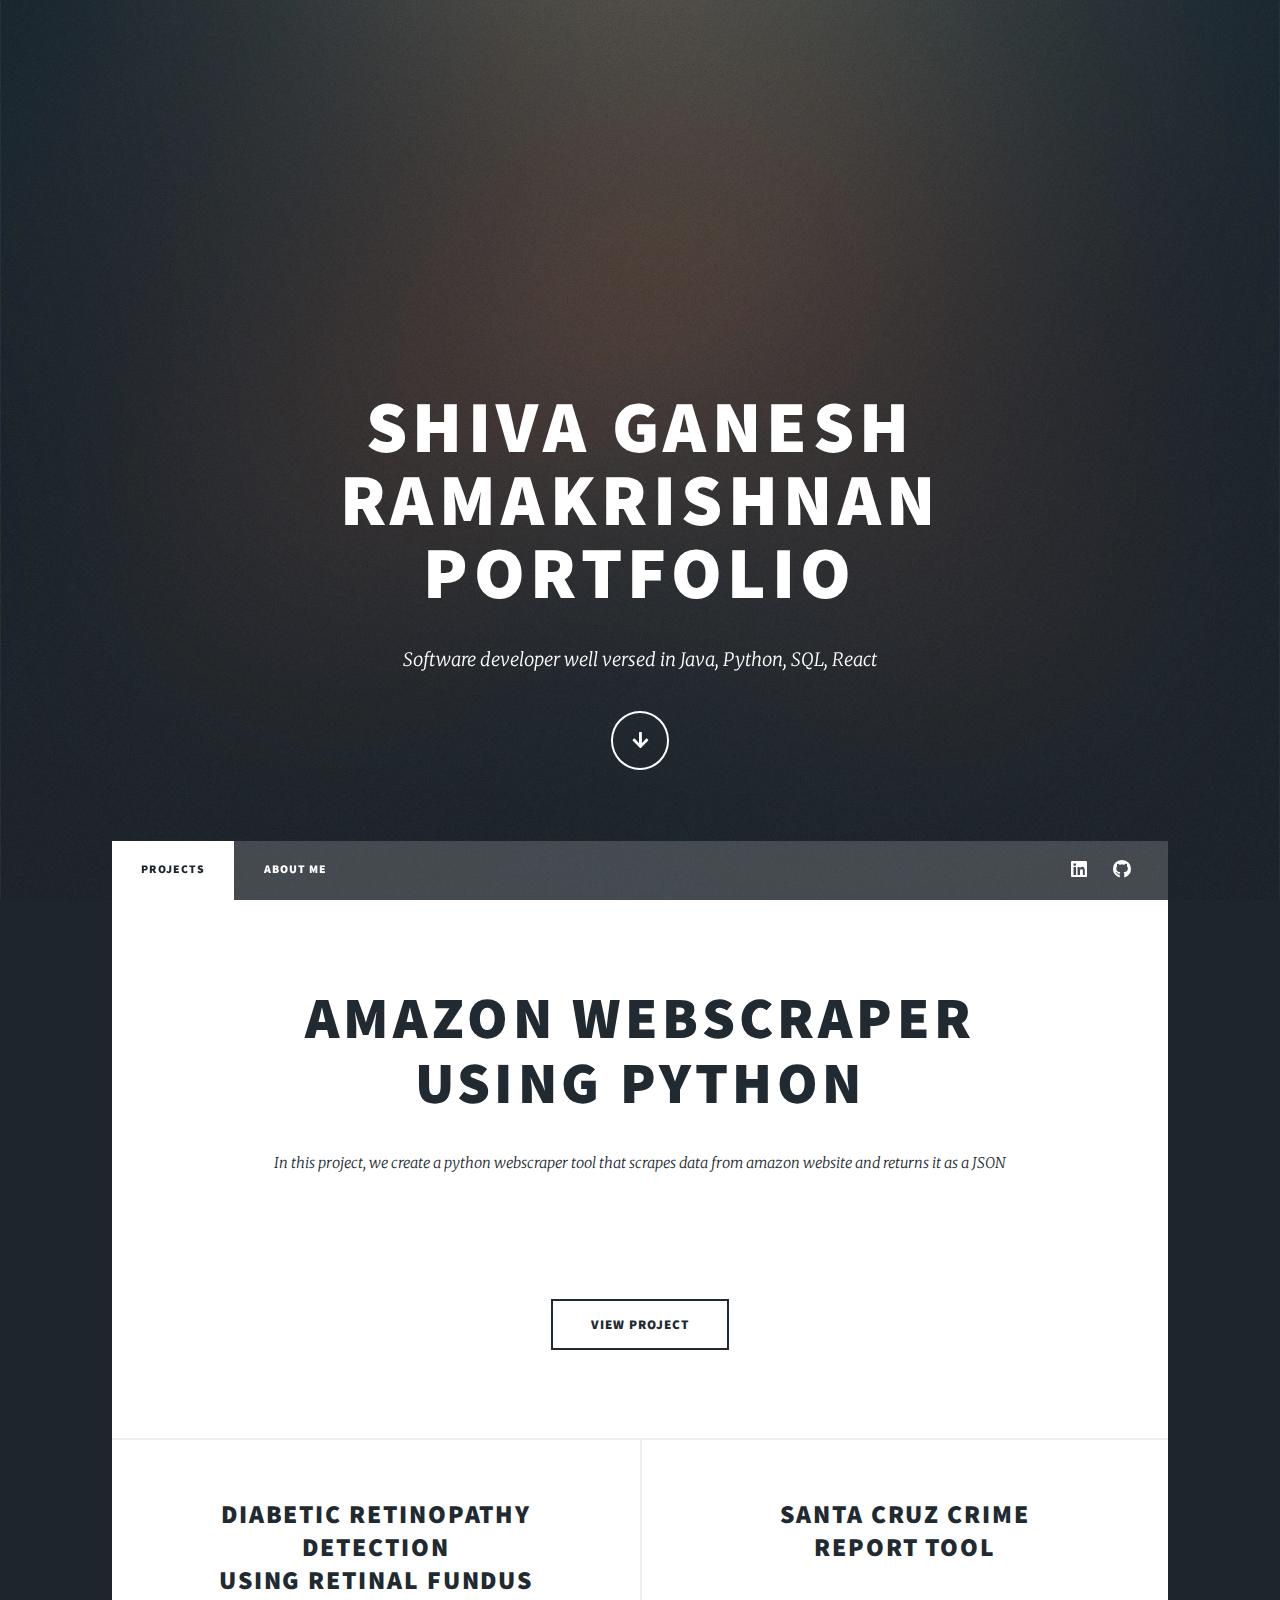
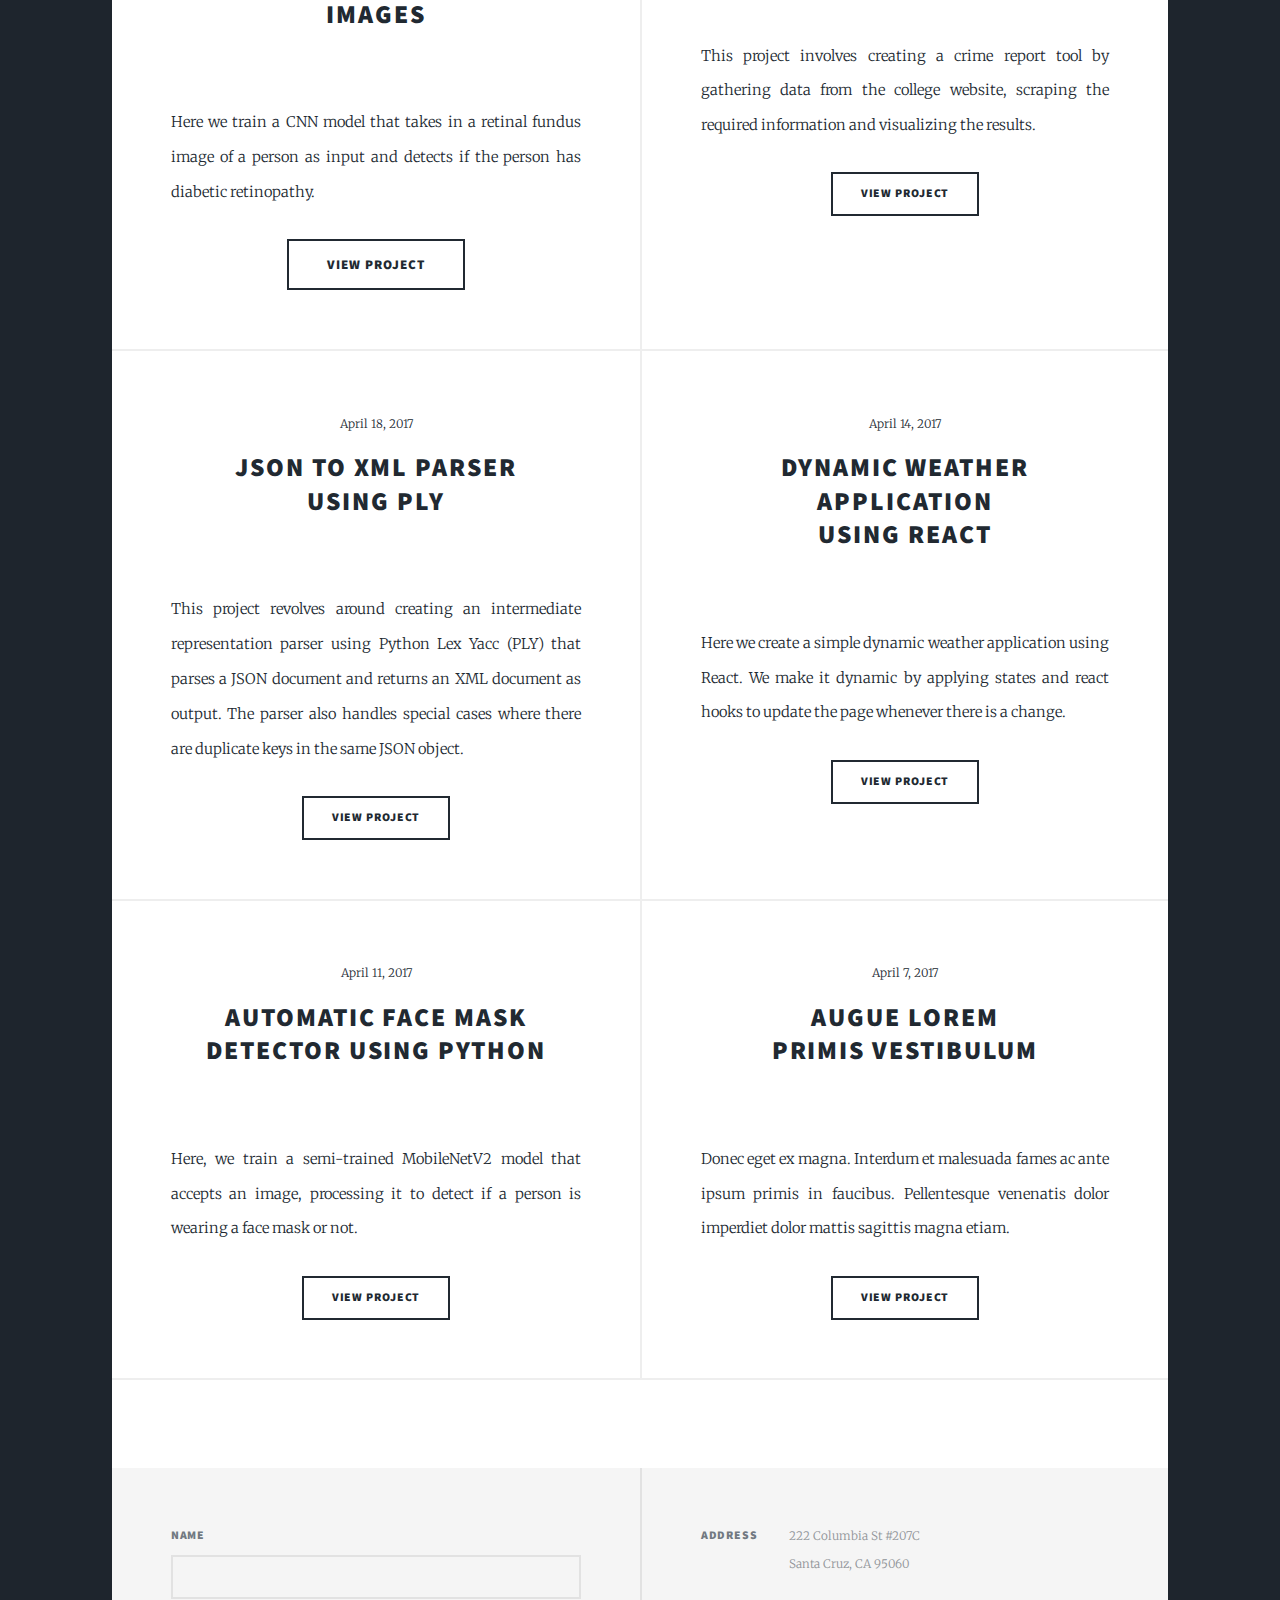
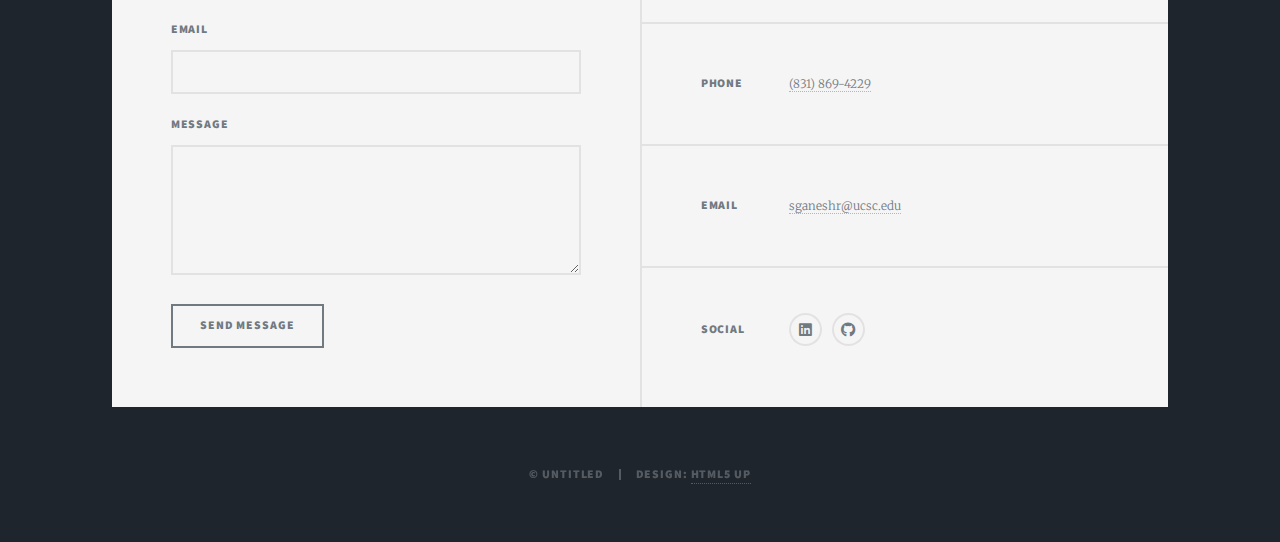
==== commit a38c03c0: "Revert "Added missing stuff"" ====
--- a/index.html
+++ b/index.html
@@ -42,7 +42,7 @@
 						<ul class="icons">
 
 							<li><a target="_blank" href="https://linkedin.com/in/shiva-ganesh-ramakrishnan" class="icon brands fa-linkedin"><span class="label">Instagram</span></a></li>
-							<li><a target="_blank" href="https://github.com/shiva-ganesh-ramakrishnan" class="icon brands fa-github"><span class="label">GitHub</span></a></li>
+							<li><a target="_blank" href="https://github.com/shivarkrish18" class="icon brands fa-github"><span class="label">GitHub</span></a></li>
 						</ul>
 					</nav>
 
@@ -59,7 +59,7 @@
 								</header>
 								<a href="#" class="image main"><img src="https://blog.promonavigator.com/wp-content/uploads/2021/12/best-web-scraping-tools-1.png" alt="" /></a>
 								<ul class="actions special">
-									<li><a target="_blank" href="https://github.com/shiva-ganesh-ramakrishnan/Amazon-Webscraper" class="button large">View Project</a></li>
+									<li><a target="_blank" href="https://github.com/shivarkrish18/Amazon-Webscraper" class="button large">View Project</a></li>
 								</ul>
 							</article>
 
@@ -73,18 +73,18 @@
 									<a href="#" class="image fit"><img src="https://www.asrs.org/content/images/cms/normaleyemaculaadditionaltags.jpg/image-full;size$500,347.ImageHandler" alt="" /></a>
 									<p>Here we train a CNN model that takes in a retinal fundus image of a person as input and detects if the person has diabetic retinopathy.</p>
 									<ul class="actions special">
-										<li><a target="_blank" href="https://github.com/shiva-ganesh-ramakrishnan/Diabetic-Retinopathy-Detection" class="button large">View Project</a></li>
+										<li><a target="_blank" href="https://github.com/shivarkrish18/Diabetic-Retinopathy-Detection" class="button large">View Project</a></li>
 									</ul>
 								</article>
 								<article>
 									<header>										
-										<h2><a href="https://github.com/shiva-ganesh-ramakrishnan/Santa-Cruz-Crime-Report-Tool">Santa Cruz Crime<br />
+										<h2><a href="https://github.com/shivarkrish18/Santa-Cruz-Crime-Report-Tool">Santa Cruz Crime<br />
 										Report Tool</a></h2>
 									</header>
-									<a href="#" class="image fit"><img src="https://raw.githubusercontent.com/shiva-ganesh-ramakrishnan/Santa-Cruz-Crime-Report-Tool/main/Crime_Map.png" alt="" /></a>
+									<a href="#" class="image fit"><img src="https://raw.githubusercontent.com/shivarkrish18/Santa-Cruz-Crime-Report-Tool/main/Crime_Map.png" alt="" /></a>
 									<p>This project involves creating a crime report tool by gathering data from the college website, scraping the required information and visualizing the results.</p>
 									<ul class="actions special">
-										<li><a target="_blank" href="https://github.com/shiva-ganesh-ramakrishnan/Santa-Cruz-Crime-Report-Tool" class="button">View Project</a></li>
+										<li><a target="_blank" href="https://github.com/shivarkrish18/Santa-Cruz-Crime-Report-Tool" class="button">View Project</a></li>
 									</ul>
 								</article>
 								<article>
@@ -93,10 +93,10 @@
 										<h2><a href="#">JSON to XML Parser<br />
 										Using PLY</a></h2>
 									</header>
-									<a href="#" class="image fit"><img src="https://raw.githubusercontent.com/shiva-ganesh-ramakrishnan/json-to-xml-parse-and-compile/main/src/My_Own_Dev_Tree/JSON-TO-XML.png" alt="" /></a>
+									<a href="#" class="image fit"><img src="https://raw.githubusercontent.com/shivarkrish18/json-to-xml-parse-and-compile/main/src/My_Own_Dev_Tree/JSON-TO-XML.png" alt="" /></a>
 									<p>This project revolves around creating an intermediate representation parser using Python Lex Yacc (PLY) that parses a JSON document and returns an XML document as output. The parser also handles special cases where there are duplicate keys in the same JSON object.</p>
 									<ul class="actions special">
-										<li><a target="_blank" href="https://github.com/shiva-ganesh-ramakrishnan/json-to-xml-parse-and-compile" class="button">View Project</a></li>
+										<li><a target="_blank" href="https://github.com/shivarkrish18/json-to-xml-parse-and-compile" class="button">View Project</a></li>
 									</ul>
 								</article>
 								<article>
@@ -105,34 +105,34 @@
 										<h2><a href="#">Dynamic Weather Application<br />
 										Using React</a></h2>
 									</header>
-									<a href="#" class="image fit"><img src="https://raw.githubusercontent.com/shiva-ganesh-ramakrishnan/react-weather-app/master/public/Weather_App.png" alt="" /></a>
+									<a href="#" class="image fit"><img src="https://raw.githubusercontent.com/shivarkrish18/react-weather-app/master/public/Weather_App.png" alt="" /></a>
 									<p>Here we create a simple dynamic weather application using React. We make it dynamic by applying states and react hooks to update the page whenever there is a change.</p>
 									<ul class="actions special">
-										<li><a target="_blank" href="https://github.com/shiva-ganesh-ramakrishnan/react-weather-app" class="button">View Project</a></li>
+										<li><a target="_blank" href="https://github.com/shivarkrish18/react-weather-app" class="button">View Project</a></li>
 									</ul>
 								</article>
 								<article>
 									<header>
 										<span class="date">April 11, 2017</span>
-										<h2><a target="_blank" href="https://github.com/shiva-ganesh-ramakrishnan/Automatic_Facemask_Detection">Automatic Face Mask<br />
+										<h2><a target="_blank" href="https://github.com/shivarkrish18/Automatic_Facemask_Detection">Automatic Face Mask<br />
 										Detector using Python</a></h2>
 									</header>
 									<a href="#" class="image fit"><img src="https://smartclick.ai/wp-content/uploads/2022/04/Mask-Detection-1.png" alt="" /></a>
 									<p>Here, we train a semi-trained MobileNetV2 model that accepts an image, processing it to detect if a person is wearing a face mask or not.</p>
 									<ul class="actions special">
-										<li><a target="_blank" href="https://github.com/shiva-ganesh-ramakrishnan/Automatic_Facemask_Detection" class="button">View Project</a></li>
+										<li><a target="_blank" href="https://github.com/shivarkrish18/Automatic_Facemask_Detection" class="button">View Project</a></li>
 									</ul>
 								</article>
 								<article>
 									<header>
 										<span class="date">April 7, 2017</span>
-										<h2><a target="_blank" href="https://github.com/shiva-ganesh-ramakrishnan/Todo-App-Spring-Boot">Simple ToDo Application<br />
-										Using Spring Boot</a></h2>
-									</header>
-									<a href="#" class="image fit"><img src="https://raw.githubusercontent.com/shiva-ganesh-ramakrishnan/Todo-App-Spring-Boot/main/screenshots/todo_app_spring_boot.png" alt="" /></a>
-									<p>This is a simple project that entails creating a TODO application using Spring Boot with provisions for authentication, adding and deleting TODOs</p>
-									<ul class="actions special">
-										<li><a target="_blank" href="https://github.com/shiva-ganesh-ramakrishnan/Todo-App-Spring-Boot" class="button">View Project</a></li>
+										<h2><a target="_blank" href="https://github.com/shivarkrish18/Todo-App-Spring-Boot">Augue lorem<br />
+										primis vestibulum</a></h2>
+									</header>
+									<a href="#" class="image fit"><img src="https://raw.githubusercontent.com/shivarkrish18/Todo-App-Spring-Boot/main/screenshots/todo_app_spring_boot.png" alt="" /></a>
+									<p>Donec eget ex magna. Interdum et malesuada fames ac ante ipsum primis in faucibus. Pellentesque venenatis dolor imperdiet dolor mattis sagittis magna etiam.</p>
+									<ul class="actions special">
+										<li><a target="_blank" href="https://github.com/shivarkrish18/Todo-App-Spring-Boot" class="button">View Project</a></li>
 									</ul>
 								</article>
 							</section>
@@ -184,7 +184,7 @@
 								<h3>Social</h3>
 								<ul class="icons alt">
 									<li><a target="_blank" href="https://linkedin.com/in/shiva-ganesh-ramakrishnan" class="icon brands fa-linkedin"><span class="label">Instagram</span></a></li>
-									<li><a target="_blank" href="https://github.com/shiva-ganesh-ramakrishnan" class="icon brands fa-github"><span class="label">GitHub</span></a></li>
+									<li><a target="_blank" href="https://github.com/shivarkrish18" class="icon brands fa-github"><span class="label">GitHub</span></a></li>
 								</ul>
 							</section>
 						</section>
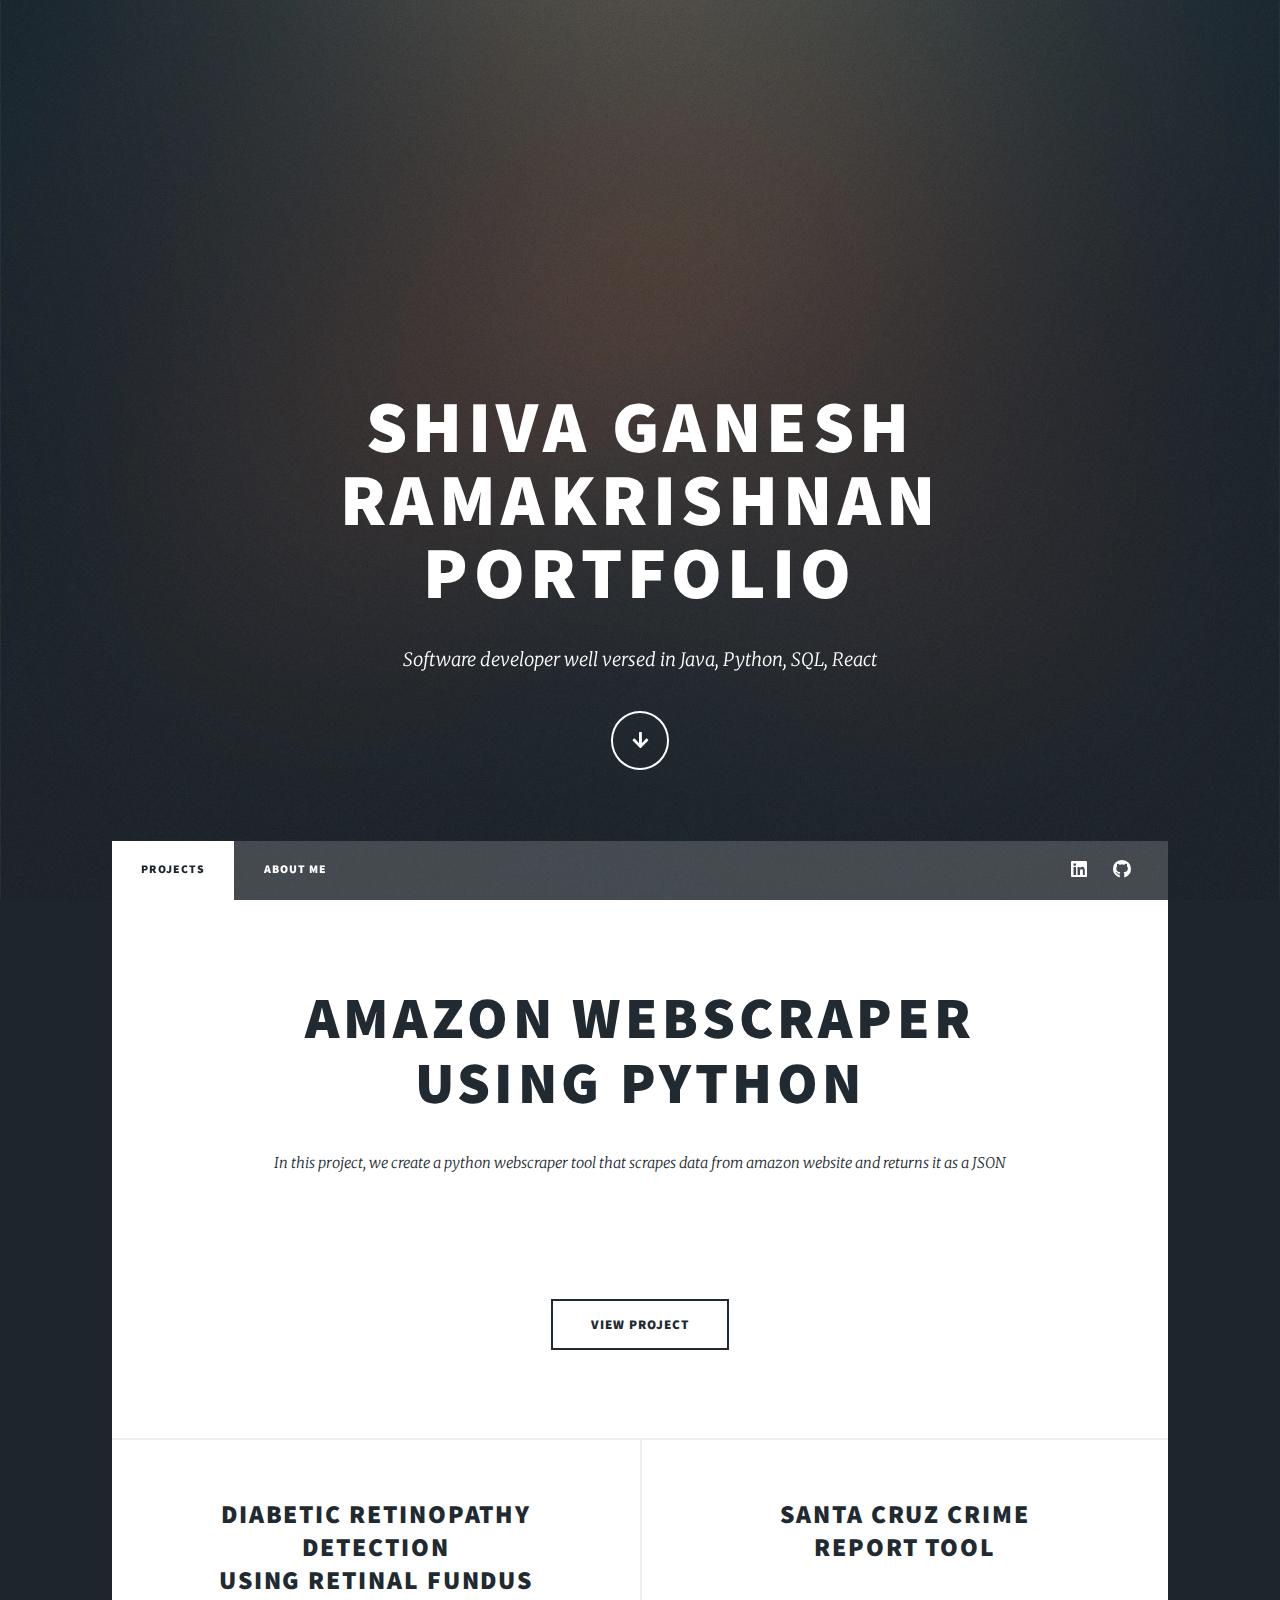
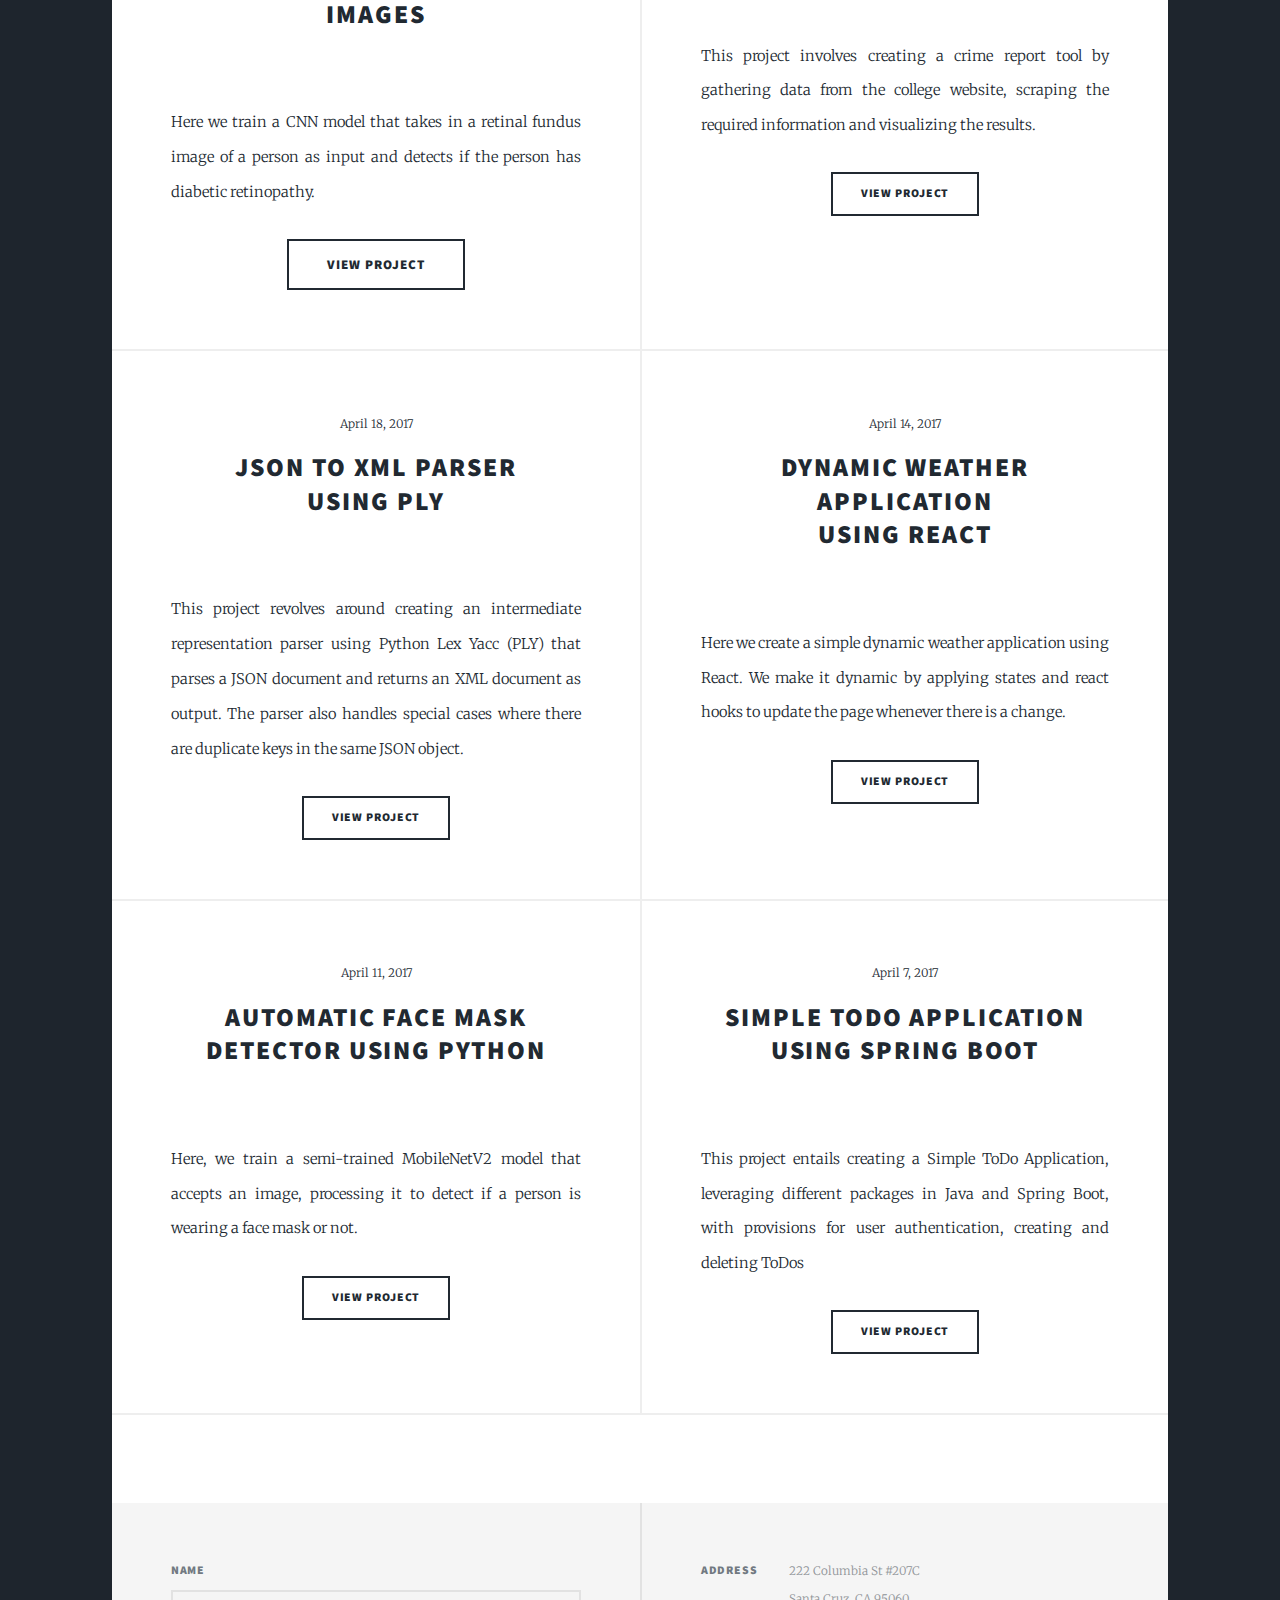
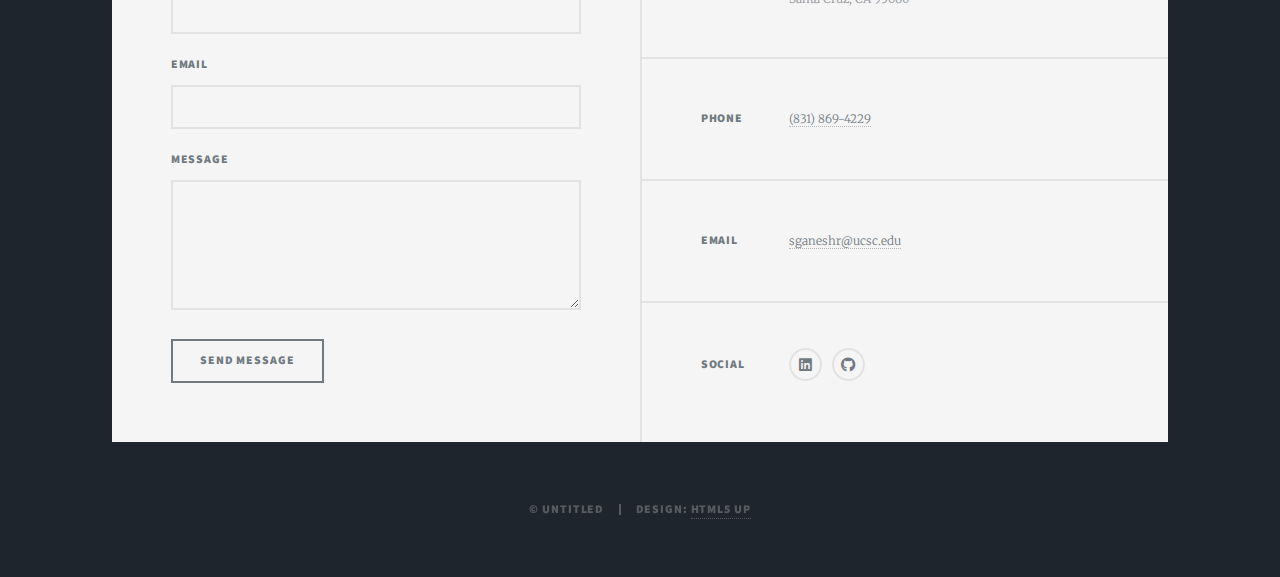
==== commit 34878b80: "Edited hyperlinks" ====
--- a/index.html
+++ b/index.html
@@ -42,7 +42,7 @@
 						<ul class="icons">
 
 							<li><a target="_blank" href="https://linkedin.com/in/shiva-ganesh-ramakrishnan" class="icon brands fa-linkedin"><span class="label">Instagram</span></a></li>
-							<li><a target="_blank" href="https://github.com/shivarkrish18" class="icon brands fa-github"><span class="label">GitHub</span></a></li>
+							<li><a target="_blank" href="https://github.com/shiva-ganesh-ramakrishnan" class="icon brands fa-github"><span class="label">GitHub</span></a></li>
 						</ul>
 					</nav>
 
@@ -52,14 +52,14 @@
 						<!-- Featured Post -->
 							<article class="post featured">
 								<header class="major">
-									<h2><a href="#">Amazon WebScraper<br />
+									<h2><a target="_blank" href="https://github.com/shiva-ganesh-ramakrishnan/Amazon-Webscraper">Amazon WebScraper<br />
 									Using Python</a></h2>
 									<p>In this project, we create a python webscraper tool that scrapes data from amazon website and returns it
 										as a JSON</p>
 								</header>
-								<a href="#" class="image main"><img src="https://blog.promonavigator.com/wp-content/uploads/2021/12/best-web-scraping-tools-1.png" alt="" /></a>
+								<a target="_blank" href="https://github.com/shiva-ganesh-ramakrishnan/Amazon-Webscraper" class="image main"><img src="https://blog.promonavigator.com/wp-content/uploads/2021/12/best-web-scraping-tools-1.png" alt="" /></a>
 								<ul class="actions special">
-									<li><a target="_blank" href="https://github.com/shivarkrish18/Amazon-Webscraper" class="button large">View Project</a></li>
+									<li><a target="_blank" href="https://github.com/shiva-ganesh-ramakrishnan/Amazon-Webscraper" class="button large">View Project</a></li>
 								</ul>
 							</article>
 
@@ -67,72 +67,72 @@
 							<section class="posts">
 								<article>
 									<header>										
-										<h2><a href="#">Diabetic Retinopathy Detection<br />
+										<h2><a target="_blank" href="https://github.com/shiva-ganesh-ramakrishnan/Diabetic-Retinopathy-Detection">Diabetic Retinopathy Detection<br />
 										Using Retinal Fundus Images</a></h2>
 									</header>
-									<a href="#" class="image fit"><img src="https://www.asrs.org/content/images/cms/normaleyemaculaadditionaltags.jpg/image-full;size$500,347.ImageHandler" alt="" /></a>
+									<a target="_blank" href="https://github.com/shiva-ganesh-ramakrishnan/Diabetic-Retinopathy-Detection" class="image fit"><img src="https://www.asrs.org/content/images/cms/normaleyemaculaadditionaltags.jpg/image-full;size$500,347.ImageHandler" alt="" /></a>
 									<p>Here we train a CNN model that takes in a retinal fundus image of a person as input and detects if the person has diabetic retinopathy.</p>
 									<ul class="actions special">
-										<li><a target="_blank" href="https://github.com/shivarkrish18/Diabetic-Retinopathy-Detection" class="button large">View Project</a></li>
+										<li><a target="_blank" href="https://github.com/shiva-ganesh-ramakrishnan/Diabetic-Retinopathy-Detection" class="button large">View Project</a></li>
 									</ul>
 								</article>
 								<article>
 									<header>										
-										<h2><a href="https://github.com/shivarkrish18/Santa-Cruz-Crime-Report-Tool">Santa Cruz Crime<br />
+										<h2><a target="_blank" href="https://github.com/shiva-ganesh-ramakrishnan/Santa-Cruz-Crime-Report-Tool">Santa Cruz Crime<br />
 										Report Tool</a></h2>
 									</header>
-									<a href="#" class="image fit"><img src="https://raw.githubusercontent.com/shivarkrish18/Santa-Cruz-Crime-Report-Tool/main/Crime_Map.png" alt="" /></a>
+									<a target="_blank" href="https://github.com/shiva-ganesh-ramakrishnan/Santa-Cruz-Crime-Report-Tool" class="image fit"><img src="https://raw.githubusercontent.com/shiva-ganesh-ramakrishnan/Santa-Cruz-Crime-Report-Tool/main/Crime_Map.png" alt="" /></a>
 									<p>This project involves creating a crime report tool by gathering data from the college website, scraping the required information and visualizing the results.</p>
 									<ul class="actions special">
-										<li><a target="_blank" href="https://github.com/shivarkrish18/Santa-Cruz-Crime-Report-Tool" class="button">View Project</a></li>
+										<li><a target="_blank" href="https://github.com/shiva-ganesh-ramakrishnan/Santa-Cruz-Crime-Report-Tool" class="button">View Project</a></li>
 									</ul>
 								</article>
 								<article>
 									<header>
 										<span class="date">April 18, 2017</span>
-										<h2><a href="#">JSON to XML Parser<br />
+										<h2><a target="_blank" href="https://github.com/shiva-ganesh-ramakrishnan/json-to-xml-parse-and-compile">JSON to XML Parser<br />
 										Using PLY</a></h2>
 									</header>
-									<a href="#" class="image fit"><img src="https://raw.githubusercontent.com/shivarkrish18/json-to-xml-parse-and-compile/main/src/My_Own_Dev_Tree/JSON-TO-XML.png" alt="" /></a>
+									<a target="_blank" href="https://github.com/shiva-ganesh-ramakrishnan/json-to-xml-parse-and-compile" class="image fit"><img src="https://raw.githubusercontent.com/shiva-ganesh-ramakrishnan/json-to-xml-parse-and-compile/main/src/My_Own_Dev_Tree/JSON-TO-XML.png" alt="" /></a>
 									<p>This project revolves around creating an intermediate representation parser using Python Lex Yacc (PLY) that parses a JSON document and returns an XML document as output. The parser also handles special cases where there are duplicate keys in the same JSON object.</p>
 									<ul class="actions special">
-										<li><a target="_blank" href="https://github.com/shivarkrish18/json-to-xml-parse-and-compile" class="button">View Project</a></li>
+										<li><a target="_blank" href="https://github.com/shiva-ganesh-ramakrishnan/json-to-xml-parse-and-compile" class="button">View Project</a></li>
 									</ul>
 								</article>
 								<article>
 									<header>
 										<span class="date">April 14, 2017</span>
-										<h2><a href="#">Dynamic Weather Application<br />
+										<h2><a target="_blank" href="https://github.com/shiva-ganesh-ramakrishnan/react-weather-app">Dynamic Weather Application<br />
 										Using React</a></h2>
 									</header>
-									<a href="#" class="image fit"><img src="https://raw.githubusercontent.com/shivarkrish18/react-weather-app/master/public/Weather_App.png" alt="" /></a>
+									<a target="_blank" href="https://github.com/shiva-ganesh-ramakrishnan/react-weather-app" class="image fit"><img src="https://raw.githubusercontent.com/shiva-ganesh-ramakrishnan/react-weather-app/master/public/Weather_App.png" alt="" /></a>
 									<p>Here we create a simple dynamic weather application using React. We make it dynamic by applying states and react hooks to update the page whenever there is a change.</p>
 									<ul class="actions special">
-										<li><a target="_blank" href="https://github.com/shivarkrish18/react-weather-app" class="button">View Project</a></li>
+										<li><a target="_blank" href="https://github.com/shiva-ganesh-ramakrishnan/react-weather-app" class="button">View Project</a></li>
 									</ul>
 								</article>
 								<article>
 									<header>
 										<span class="date">April 11, 2017</span>
-										<h2><a target="_blank" href="https://github.com/shivarkrish18/Automatic_Facemask_Detection">Automatic Face Mask<br />
+										<h2><a target="_blank" href="https://github.com/shiva-ganesh-ramakrishnan/Automatic_Facemask_Detection">Automatic Face Mask<br />
 										Detector using Python</a></h2>
 									</header>
-									<a href="#" class="image fit"><img src="https://smartclick.ai/wp-content/uploads/2022/04/Mask-Detection-1.png" alt="" /></a>
+									<a target="_blank" href="https://github.com/shiva-ganesh-ramakrishnan/Automatic_Facemask_Detection" class="image fit"><img src="https://smartclick.ai/wp-content/uploads/2022/04/Mask-Detection-1.png" alt="" /></a>
 									<p>Here, we train a semi-trained MobileNetV2 model that accepts an image, processing it to detect if a person is wearing a face mask or not.</p>
 									<ul class="actions special">
-										<li><a target="_blank" href="https://github.com/shivarkrish18/Automatic_Facemask_Detection" class="button">View Project</a></li>
+										<li><a target="_blank" href="https://github.com/shiva-ganesh-ramakrishnan/Automatic_Facemask_Detection" class="button">View Project</a></li>
 									</ul>
 								</article>
 								<article>
 									<header>
 										<span class="date">April 7, 2017</span>
-										<h2><a target="_blank" href="https://github.com/shivarkrish18/Todo-App-Spring-Boot">Augue lorem<br />
-										primis vestibulum</a></h2>
-									</header>
-									<a href="#" class="image fit"><img src="https://raw.githubusercontent.com/shivarkrish18/Todo-App-Spring-Boot/main/screenshots/todo_app_spring_boot.png" alt="" /></a>
-									<p>Donec eget ex magna. Interdum et malesuada fames ac ante ipsum primis in faucibus. Pellentesque venenatis dolor imperdiet dolor mattis sagittis magna etiam.</p>
-									<ul class="actions special">
-										<li><a target="_blank" href="https://github.com/shivarkrish18/Todo-App-Spring-Boot" class="button">View Project</a></li>
+										<h2><a target="_blank" href="https://github.com/shiva-ganesh-ramakrishnan/Todo-App-Spring-Boot">Simple ToDo Application<br />
+										using Spring Boot</a></h2>
+									</header>
+									<a target="_blank" href="https://github.com/shiva-ganesh-ramakrishnan/Todo-App-Spring-Boot" class="image fit"><img src="https://raw.githubusercontent.com/shiva-ganesh-ramakrishnan/Todo-App-Spring-Boot/main/screenshots/todo_app_spring_boot.png" alt="" /></a>
+									<p>This project entails creating a Simple ToDo Application, leveraging different packages in Java and Spring Boot, with provisions for user authentication, creating and deleting ToDos</p>
+									<ul class="actions special">
+										<li><a target="_blank" href="https://github.com/shiva-ganesh-ramakrishnan/Todo-App-Spring-Boot" class="button">View Project</a></li>
 									</ul>
 								</article>
 							</section>
@@ -184,7 +184,7 @@
 								<h3>Social</h3>
 								<ul class="icons alt">
 									<li><a target="_blank" href="https://linkedin.com/in/shiva-ganesh-ramakrishnan" class="icon brands fa-linkedin"><span class="label">Instagram</span></a></li>
-									<li><a target="_blank" href="https://github.com/shivarkrish18" class="icon brands fa-github"><span class="label">GitHub</span></a></li>
+									<li><a target="_blank" href="https://github.com/shiva-ganesh-ramakrishnan" class="icon brands fa-github"><span class="label">GitHub</span></a></li>
 								</ul>
 							</section>
 						</section>
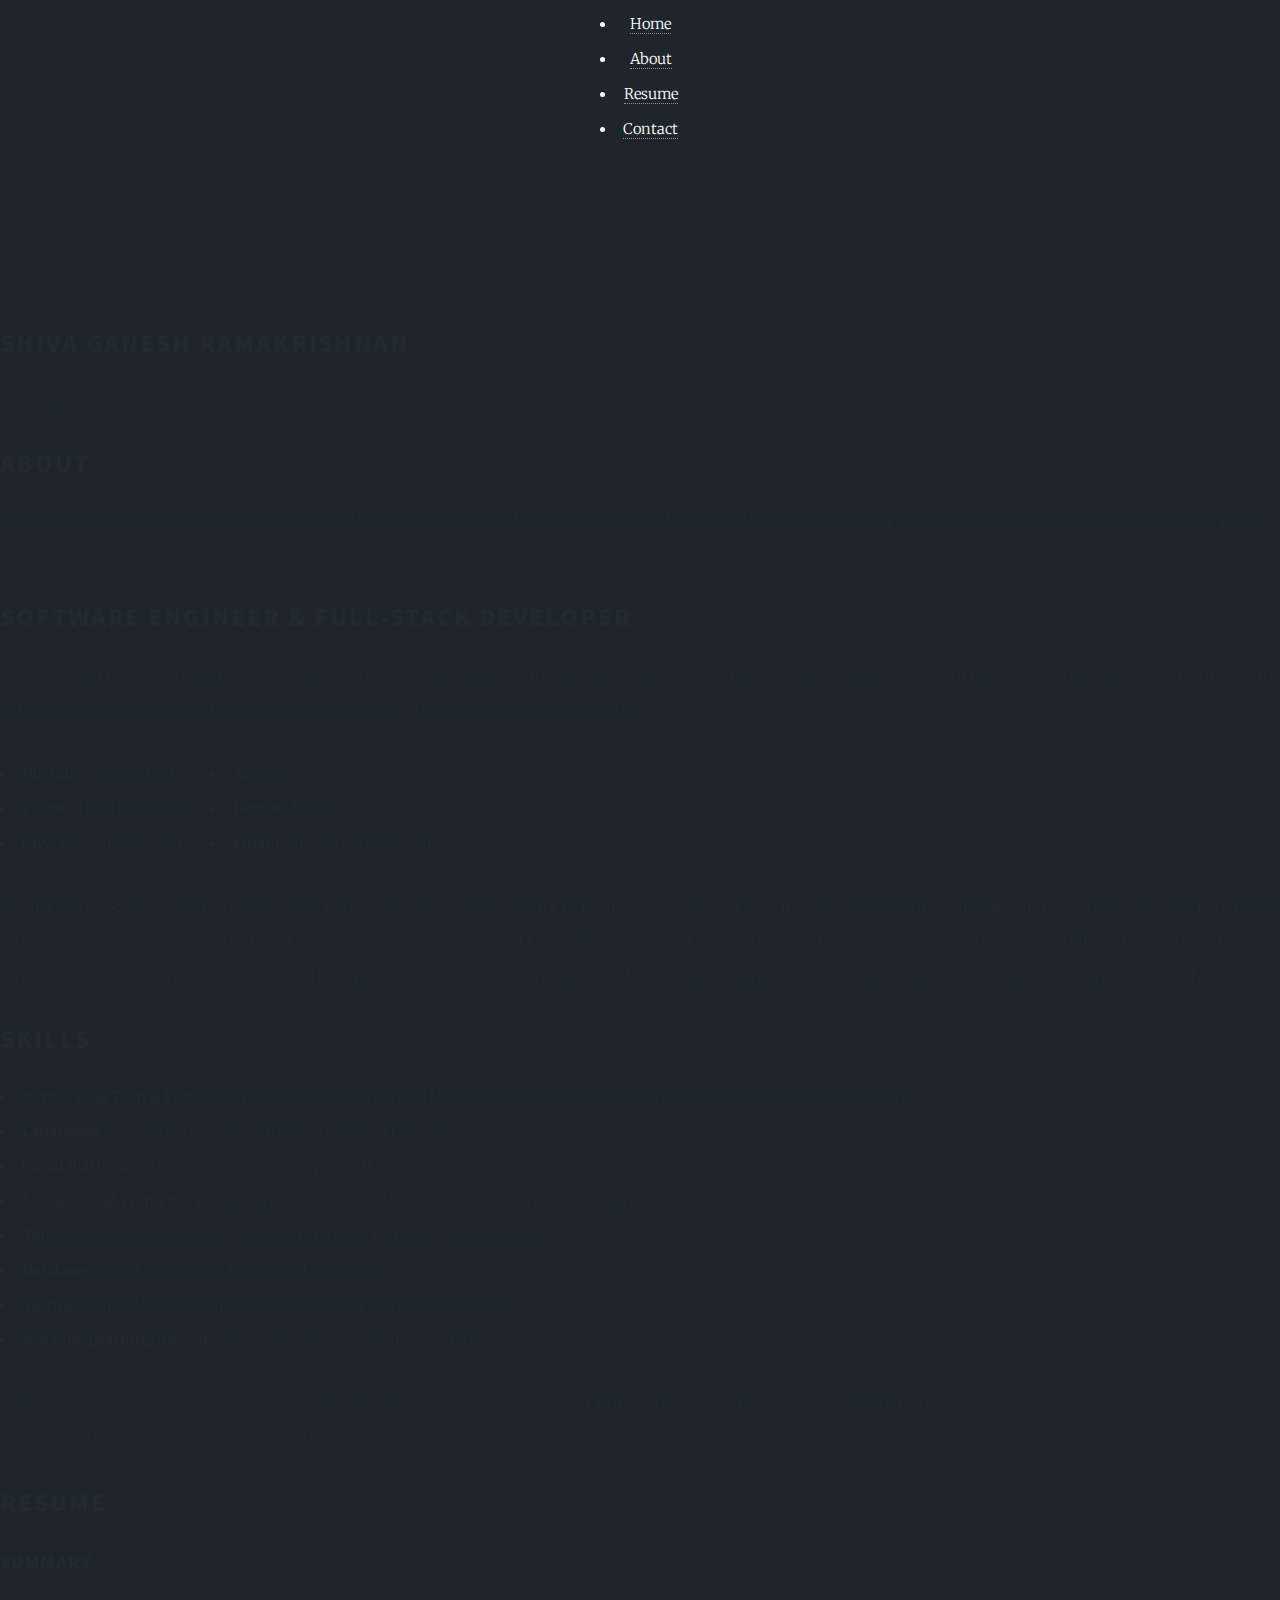
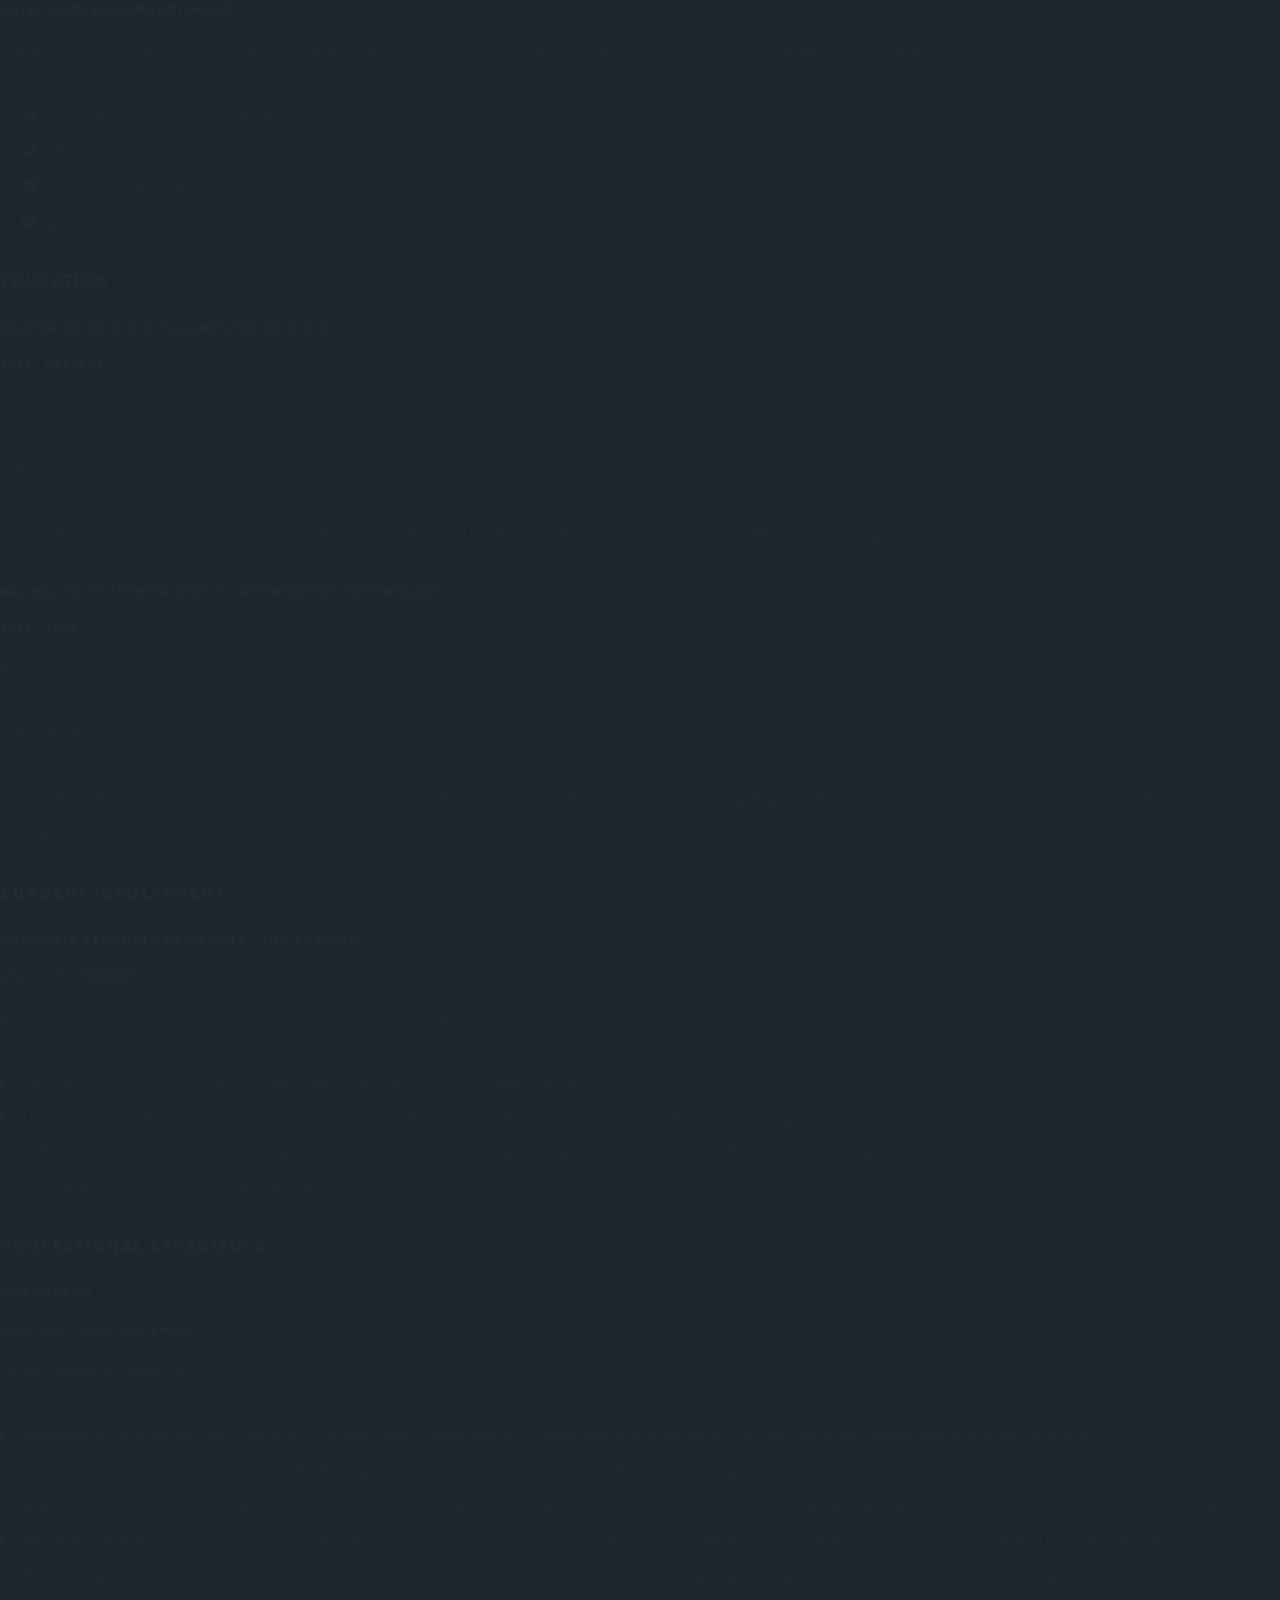
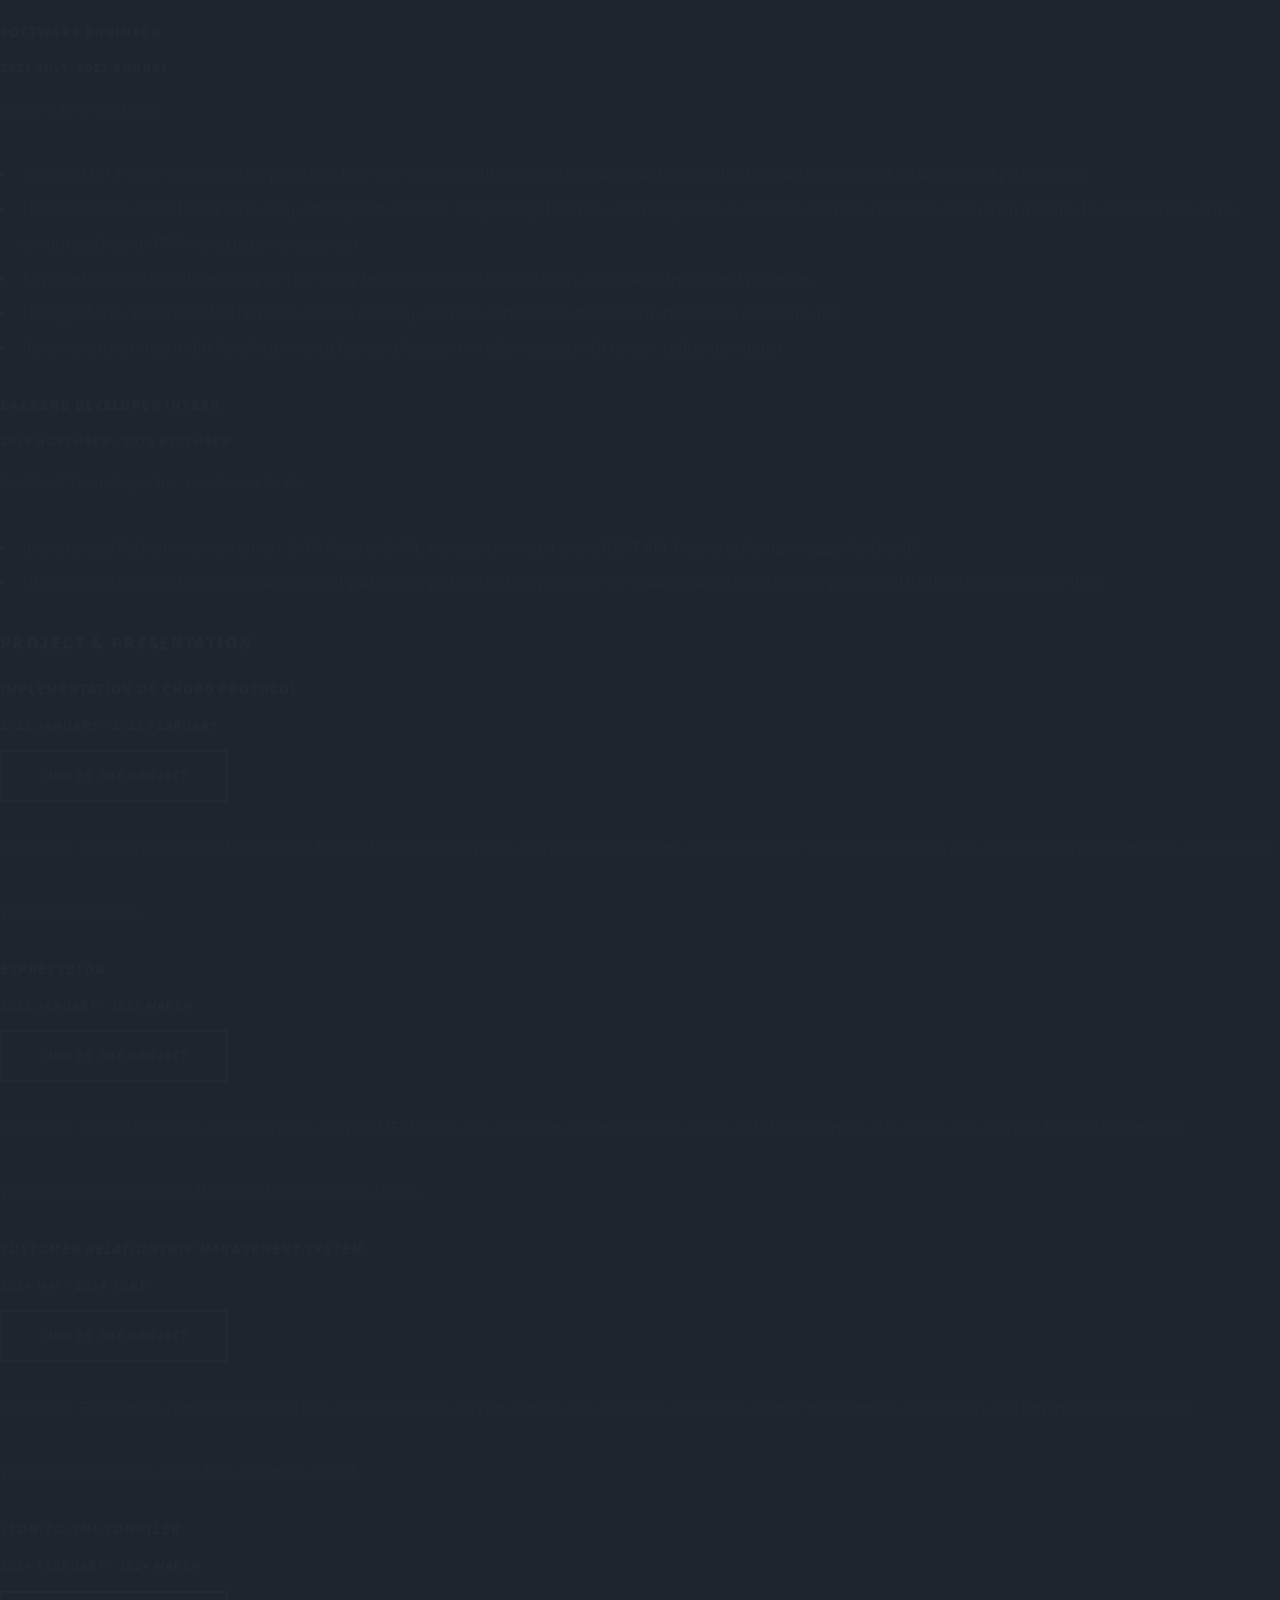
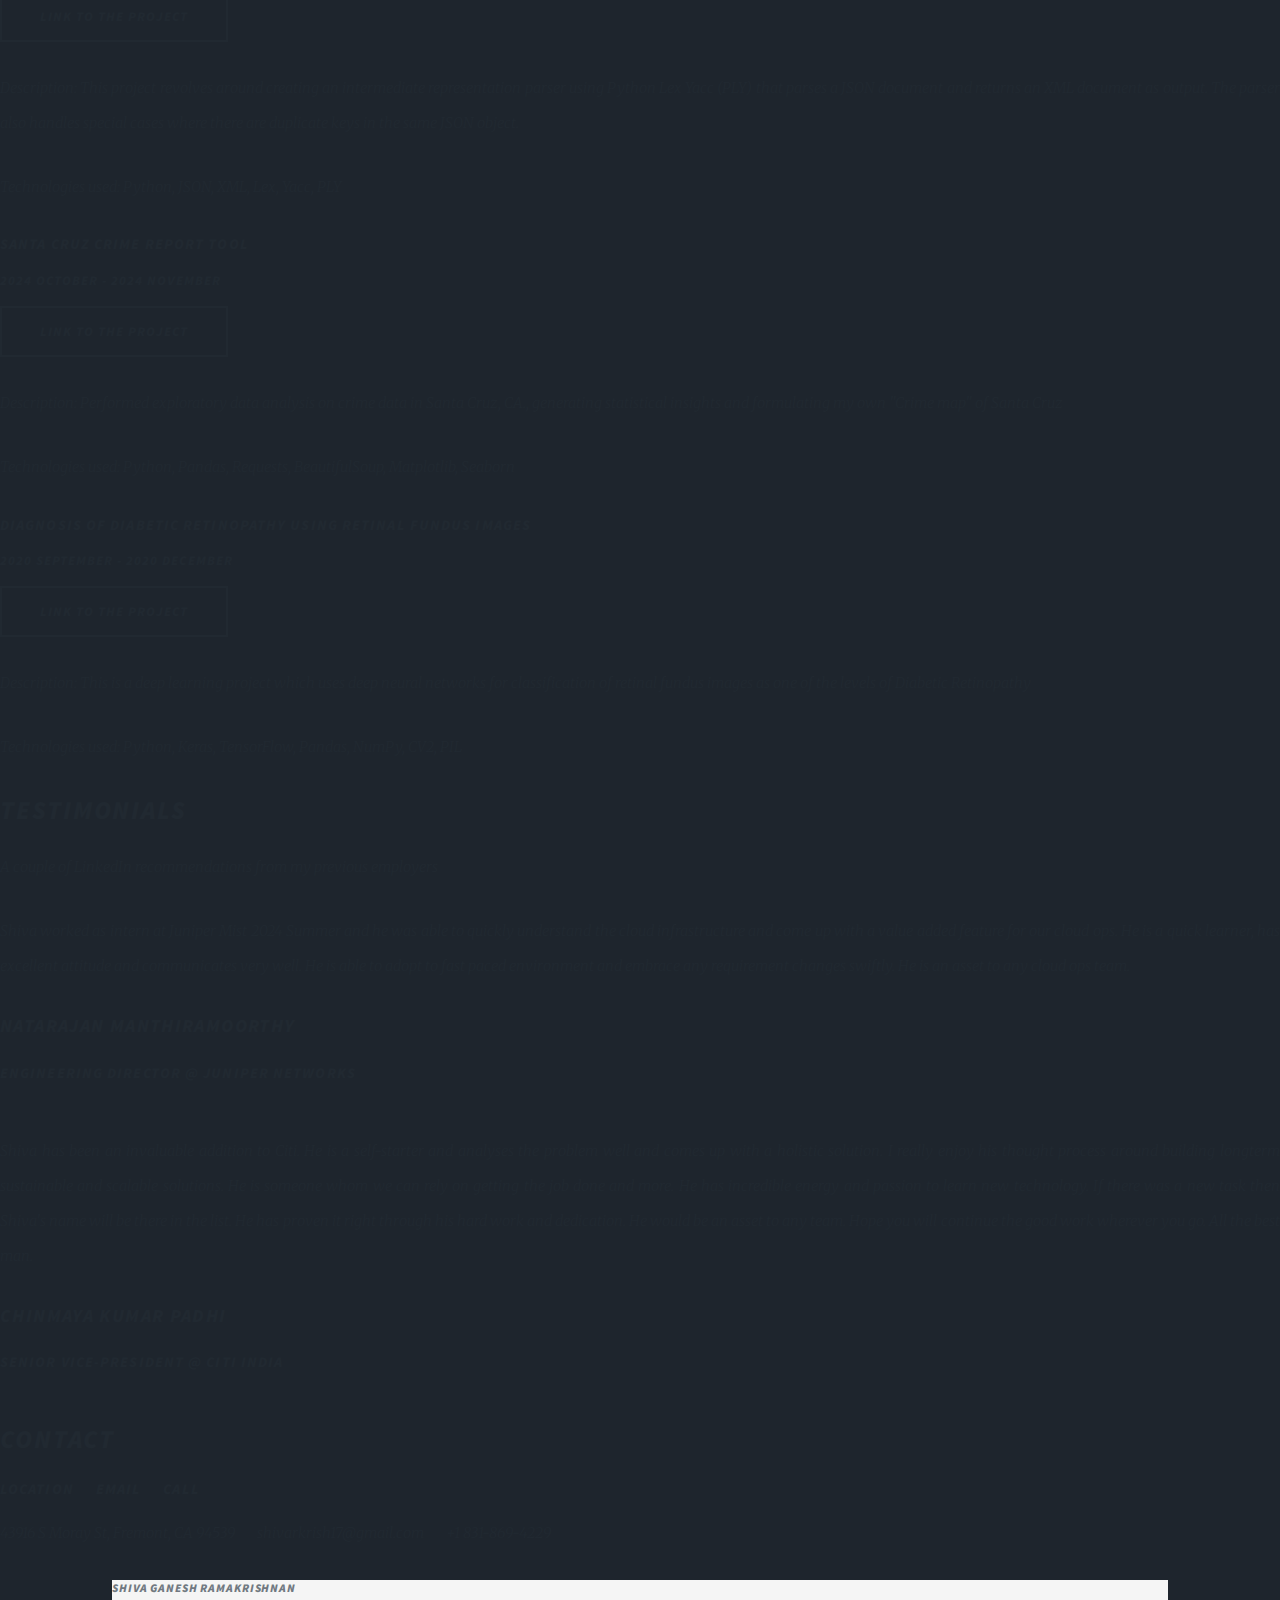
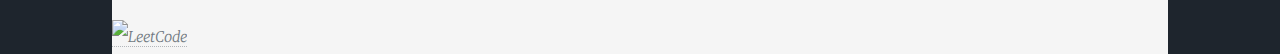
==== commit 8f6294ae: "Update index.html" ====
--- a/index.html
+++ b/index.html
@@ -1,210 +1,610 @@
-<!DOCTYPE HTML>
-<!--
-	Massively by HTML5 UP
-	html5up.net | @ajlkn
-	Free for personal and commercial use under the CCA 3.0 license (html5up.net/license)
--->
-<html>
-	<head>
-		<title>Shiva Ganesh Ramakrishnan Portfolio</title>
-		<meta charset="utf-8" />
-		<meta name="viewport" content="width=device-width, initial-scale=1, user-scalable=no" />
-		<link rel="stylesheet" href="assets/css/main.css" />
-		<noscript><link rel="stylesheet" href="assets/css/noscript.css" /></noscript>
-	</head>
-	<body class="is-preload">
-
-		<!-- Wrapper -->
-			<div id="wrapper" class="fade-in">
-
-				<!-- Intro -->
-					<div id="intro">
-						<h1>Shiva Ganesh Ramakrishnan<br />
-						Portfolio</h1>
-						<p>Software developer well versed in Java, Python, SQL, React</p>
-						
-						<ul class="actions">
-							<li><a href="#header" class="button icon solid solo fa-arrow-down scrolly">Continue</a></li>
-						</ul>
-					</div>
-
-				<!-- Header -->
-					<header id="header">
-						<a href="index.html" class="logo">Go to the top</a>
-					</header>
-
-				<!-- Nav -->
-					<nav id="nav">
-						<ul class="links">
-							<li class="active"><a href="index.html">Projects</a></li>
-							<li><a href="generic.html">About Me</a></li>
-						</ul>
-						<ul class="icons">
-
-							<li><a target="_blank" href="https://linkedin.com/in/shiva-ganesh-ramakrishnan" class="icon brands fa-linkedin"><span class="label">Instagram</span></a></li>
-							<li><a target="_blank" href="https://github.com/shiva-ganesh-ramakrishnan" class="icon brands fa-github"><span class="label">GitHub</span></a></li>
-						</ul>
-					</nav>
-
-				<!-- Main -->
-					<div id="main">
-
-						<!-- Featured Post -->
-							<article class="post featured">
-								<header class="major">
-									<h2><a target="_blank" href="https://github.com/shiva-ganesh-ramakrishnan/Amazon-Webscraper">Amazon WebScraper<br />
-									Using Python</a></h2>
-									<p>In this project, we create a python webscraper tool that scrapes data from amazon website and returns it
-										as a JSON</p>
-								</header>
-								<a target="_blank" href="https://github.com/shiva-ganesh-ramakrishnan/Amazon-Webscraper" class="image main"><img src="https://blog.promonavigator.com/wp-content/uploads/2021/12/best-web-scraping-tools-1.png" alt="" /></a>
-								<ul class="actions special">
-									<li><a target="_blank" href="https://github.com/shiva-ganesh-ramakrishnan/Amazon-Webscraper" class="button large">View Project</a></li>
-								</ul>
-							</article>
-
-						<!-- Posts -->
-							<section class="posts">
-								<article>
-									<header>										
-										<h2><a target="_blank" href="https://github.com/shiva-ganesh-ramakrishnan/Diabetic-Retinopathy-Detection">Diabetic Retinopathy Detection<br />
-										Using Retinal Fundus Images</a></h2>
-									</header>
-									<a target="_blank" href="https://github.com/shiva-ganesh-ramakrishnan/Diabetic-Retinopathy-Detection" class="image fit"><img src="https://www.asrs.org/content/images/cms/normaleyemaculaadditionaltags.jpg/image-full;size$500,347.ImageHandler" alt="" /></a>
-									<p>Here we train a CNN model that takes in a retinal fundus image of a person as input and detects if the person has diabetic retinopathy.</p>
-									<ul class="actions special">
-										<li><a target="_blank" href="https://github.com/shiva-ganesh-ramakrishnan/Diabetic-Retinopathy-Detection" class="button large">View Project</a></li>
-									</ul>
-								</article>
-								<article>
-									<header>										
-										<h2><a target="_blank" href="https://github.com/shiva-ganesh-ramakrishnan/Santa-Cruz-Crime-Report-Tool">Santa Cruz Crime<br />
-										Report Tool</a></h2>
-									</header>
-									<a target="_blank" href="https://github.com/shiva-ganesh-ramakrishnan/Santa-Cruz-Crime-Report-Tool" class="image fit"><img src="https://raw.githubusercontent.com/shiva-ganesh-ramakrishnan/Santa-Cruz-Crime-Report-Tool/main/Crime_Map.png" alt="" /></a>
-									<p>This project involves creating a crime report tool by gathering data from the college website, scraping the required information and visualizing the results.</p>
-									<ul class="actions special">
-										<li><a target="_blank" href="https://github.com/shiva-ganesh-ramakrishnan/Santa-Cruz-Crime-Report-Tool" class="button">View Project</a></li>
-									</ul>
-								</article>
-								<article>
-									<header>
-										<span class="date">April 18, 2017</span>
-										<h2><a target="_blank" href="https://github.com/shiva-ganesh-ramakrishnan/json-to-xml-parse-and-compile">JSON to XML Parser<br />
-										Using PLY</a></h2>
-									</header>
-									<a target="_blank" href="https://github.com/shiva-ganesh-ramakrishnan/json-to-xml-parse-and-compile" class="image fit"><img src="https://raw.githubusercontent.com/shiva-ganesh-ramakrishnan/json-to-xml-parse-and-compile/main/src/My_Own_Dev_Tree/JSON-TO-XML.png" alt="" /></a>
-									<p>This project revolves around creating an intermediate representation parser using Python Lex Yacc (PLY) that parses a JSON document and returns an XML document as output. The parser also handles special cases where there are duplicate keys in the same JSON object.</p>
-									<ul class="actions special">
-										<li><a target="_blank" href="https://github.com/shiva-ganesh-ramakrishnan/json-to-xml-parse-and-compile" class="button">View Project</a></li>
-									</ul>
-								</article>
-								<article>
-									<header>
-										<span class="date">April 14, 2017</span>
-										<h2><a target="_blank" href="https://github.com/shiva-ganesh-ramakrishnan/react-weather-app">Dynamic Weather Application<br />
-										Using React</a></h2>
-									</header>
-									<a target="_blank" href="https://github.com/shiva-ganesh-ramakrishnan/react-weather-app" class="image fit"><img src="https://raw.githubusercontent.com/shiva-ganesh-ramakrishnan/react-weather-app/master/public/Weather_App.png" alt="" /></a>
-									<p>Here we create a simple dynamic weather application using React. We make it dynamic by applying states and react hooks to update the page whenever there is a change.</p>
-									<ul class="actions special">
-										<li><a target="_blank" href="https://github.com/shiva-ganesh-ramakrishnan/react-weather-app" class="button">View Project</a></li>
-									</ul>
-								</article>
-								<article>
-									<header>
-										<span class="date">April 11, 2017</span>
-										<h2><a target="_blank" href="https://github.com/shiva-ganesh-ramakrishnan/Automatic_Facemask_Detection">Automatic Face Mask<br />
-										Detector using Python</a></h2>
-									</header>
-									<a target="_blank" href="https://github.com/shiva-ganesh-ramakrishnan/Automatic_Facemask_Detection" class="image fit"><img src="https://smartclick.ai/wp-content/uploads/2022/04/Mask-Detection-1.png" alt="" /></a>
-									<p>Here, we train a semi-trained MobileNetV2 model that accepts an image, processing it to detect if a person is wearing a face mask or not.</p>
-									<ul class="actions special">
-										<li><a target="_blank" href="https://github.com/shiva-ganesh-ramakrishnan/Automatic_Facemask_Detection" class="button">View Project</a></li>
-									</ul>
-								</article>
-								<article>
-									<header>
-										<span class="date">April 7, 2017</span>
-										<h2><a target="_blank" href="https://github.com/shiva-ganesh-ramakrishnan/Todo-App-Spring-Boot">Simple ToDo Application<br />
-										using Spring Boot</a></h2>
-									</header>
-									<a target="_blank" href="https://github.com/shiva-ganesh-ramakrishnan/Todo-App-Spring-Boot" class="image fit"><img src="https://raw.githubusercontent.com/shiva-ganesh-ramakrishnan/Todo-App-Spring-Boot/main/screenshots/todo_app_spring_boot.png" alt="" /></a>
-									<p>This project entails creating a Simple ToDo Application, leveraging different packages in Java and Spring Boot, with provisions for user authentication, creating and deleting ToDos</p>
-									<ul class="actions special">
-										<li><a target="_blank" href="https://github.com/shiva-ganesh-ramakrishnan/Todo-App-Spring-Boot" class="button">View Project</a></li>
-									</ul>
-								</article>
-							</section>
-
-						<!-- Footer -->
-							<footer>
-							</footer>
-
-					</div>
-
-				<!-- Footer -->
-					<footer id="footer">
-						<section>
-							<form method="post" action="#">
-								<div class="fields">
-									<div class="field">
-										<label for="name">Name</label>
-										<input type="text" name="name" id="name" />
-									</div>
-									<div class="field">
-										<label for="email">Email</label>
-										<input type="text" name="email" id="email" />
-									</div>
-									<div class="field">
-										<label for="message">Message</label>
-										<textarea name="message" id="message" rows="3"></textarea>
-									</div>
-								</div>
-								<ul class="actions">
-									<li><input type="submit" value="Send Message" /></li>
-								</ul>
-							</form>
-						</section>
-						<section class="split contact">
-							<section class="alt">
-								<h3>Address</h3>
-								<p>222 Columbia St #207C<br />
-								Santa Cruz, CA 95060</p>
-							</section>
-							<section>
-								<h3>Phone</h3>
-								<p><a href="tel:+1(831)869-4229">(831) 869-4229</a></p>
-							</section>
-							<section>
-								<h3>Email</h3>
-								<p><a href="mailto:sganeshr@ucsc.edu">sganeshr@ucsc.edu</a></p>
-							</section>
-							<section>
-								<h3>Social</h3>
-								<ul class="icons alt">
-									<li><a target="_blank" href="https://linkedin.com/in/shiva-ganesh-ramakrishnan" class="icon brands fa-linkedin"><span class="label">Instagram</span></a></li>
-									<li><a target="_blank" href="https://github.com/shiva-ganesh-ramakrishnan" class="icon brands fa-github"><span class="label">GitHub</span></a></li>
-								</ul>
-							</section>
-						</section>
-					</footer>
-
-				<!-- Copyright -->
-					<div id="copyright">
-						<ul><li>&copy; Untitled</li><li>Design: <a href="https://html5up.net">HTML5 UP</a></li></ul>
-					</div>
-
-			</div>
-
-		<!-- Scripts -->
-			<script src="assets/js/jquery.min.js"></script>
-			<script src="assets/js/jquery.scrollex.min.js"></script>
-			<script src="assets/js/jquery.scrolly.min.js"></script>
-			<script src="assets/js/browser.min.js"></script>
-			<script src="assets/js/breakpoints.min.js"></script>
-			<script src="assets/js/util.js"></script>
-			<script src="assets/js/main.js"></script>
-
-	</body>
-</html>+<!DOCTYPE html>
+<html lang="en">
+
+<head>
+  <meta charset="utf-8">
+  <meta content="width=device-width, initial-scale=1.0" name="viewport">
+  <title>Portfolio - Shiva</title>
+  <meta content="" name="description">
+  <meta content="" name="keywords">
+
+  <!-- Favicons -->
+  <link href="assets/img/favicon.png" rel="icon">
+  <link href="assets/img/apple-touch-icon.png" rel="apple-touch-icon">
+
+  <!-- Fonts -->
+  <link href="https://fonts.googleapis.com" rel="preconnect">
+  <link href="https://fonts.gstatic.com" rel="preconnect" crossorigin>
+  <link href="https://fonts.googleapis.com/css2?family=Roboto:ital,wght@0,100;0,300;0,400;0,500;0,700;0,900;1,100;1,300;1,400;1,500;1,700;1,900&family=Poppins:ital,wght@0,100;0,200;0,300;0,400;0,500;0,600;0,700;0,800;0,900;1,100;1,200;1,300;1,400;1,500;1,600;1,700;1,800;1,900&family=Raleway:ital,wght@0,100;0,200;0,300;0,400;0,500;0,600;0,700;0,800;0,900;1,100;1,200;1,300;1,400;1,500;1,600;1,700;1,800;1,900&display=swap" rel="stylesheet">
+
+  <!-- Vendor CSS Files -->
+  <link href="assets/vendor/bootstrap/css/bootstrap.min.css" rel="stylesheet">
+  <link href="assets/vendor/bootstrap-icons/bootstrap-icons.css" rel="stylesheet">
+  <link href="assets/vendor/aos/aos.css" rel="stylesheet">
+  <link href="assets/vendor/glightbox/css/glightbox.min.css" rel="stylesheet">
+  <link href="assets/vendor/swiper/swiper-bundle.min.css" rel="stylesheet">
+
+  <!-- Main CSS File -->
+  <link href="assets/css/main.css" rel="stylesheet">
+
+</head>
+
+<body class="index-page">
+
+  <header id="header" class="header d-flex flex-column justify-content-center">
+
+    <i class="header-toggle d-xl-none bi bi-list"></i>
+
+    <nav id="navmenu" class="navmenu">
+      <ul>
+        <li><a href="#hero" class="active"><i class="bi bi-house navicon"></i><span>Home</span></a></li>
+        <li><a href="#about"><i class="bi bi-person navicon"></i><span>About</span></a></li>
+        <li><a href="#resume"><i class="bi bi-file-earmark-text navicon"></i><span>Resume</span></a></li>        
+        <li><a href="#contact"><i class="bi bi-envelope navicon"></i><span>Contact</span></a></li>
+      </ul>
+    </nav>
+
+  </header>
+
+  <main class="main">
+
+    <!-- Hero Section -->
+    <section id="hero" class="hero section light-background">
+
+      <img src="assets/img/hero-bg.jpg" alt="">
+
+      <div class="container" data-aos="zoom-out">
+        <div class="row justify-content-center">
+          <div class="col-lg-9">
+            <h2>Shiva Ganesh Ramakrishnan</h2>
+            <p>I'm <span class="typed" data-typed-items="Software Engineer, Graduate Student, CS Enthusiast">Designer</span><span class="typed-cursor typed-cursor--blink" aria-hidden="true"></span></p>
+            <div class="social-links">              
+              <a href="https://www.linkedin.com/in/shiva-ganesh-ramakrishnan/" class="linkedin"><i class="bx bxl-linkedin"></i></a>
+              <a href="https://github.com/shiva-ganesh-ramakrishnan" class="google-plus"><i class="bx bxl-github"></i></a>
+            </div>
+          </div>
+        </div>
+      </div>
+
+    </section><!-- /Hero Section -->
+
+    <!-- About Section -->
+    <section id="about" class="about section">
+
+      <!-- Section Title -->
+      <div class="container section-title" data-aos="fade-up">
+        <h2>About</h2>
+        <p>Computers at low level is binary; This fascination of how the world changed due to this evolution from binary is the reason why my life went into exploring the science behind computers.</p>
+      </div><!-- End Section Title -->
+
+      <div class="container" data-aos="fade-up" data-aos-delay="100">
+
+        <div class="row gy-4 justify-content-center">
+          <div class="col-lg-4">
+            <img src="assets/img/profile-img.jpg" class="img-fluid" alt="">
+          </div>
+          <div class="col-lg-8 content">
+            <h2>Software Engineer &amp; Full-stack Developer</h2>
+            <p class="fst-italic py-3">
+              Professionally I believe learning is a cardinal aspect of life and exploring novel things happening in the tech space always intrigues me. I want to put forward my experiences not just for the path & knowledge I covered but also for ability in me to learn these tools & newer tech in future.
+            </p>
+            <div class="row">
+              <div class="col-lg-6">
+                <ul>
+                  <li><i class="bi bi-chevron-right"></i> <strong>Birthday:</strong> <span>7 June 2000</span></li>                  
+                  <li><i class="bi bi-chevron-right"></i> <strong>Phone:</strong> <span>+1(831)869-4229</span></li>
+                  <li><i class="bi bi-chevron-right"></i> <strong>City:</strong> <span>Fremont, CA, USA</span></li>
+                </ul>
+              </div>
+              <div class="col-lg-6">
+                <ul>
+                  <li><i class="bi bi-chevron-right"></i> <strong>Age:</strong> <span>25</span></li>
+                  <li><i class="bi bi-chevron-right"></i> <strong>Degree:</strong> <span>Master</span></li>
+                  <li><i class="bi bi-chevron-right"></i> <strong>Email:</strong> <span>shivarkrish17@gmail.com</span></li>                  
+                </ul>
+              </div>
+            </div>
+            <p class="py-3">
+              I would like to portray myself as a technology enthusiast who is always willing to learn, grow, evolve and keep myself updated with recent happenings in the tech world. I am highly intrigued towards the potentiality of what raw data can transform into and I am willing to be one of the solution architects to work around, strategize and efficiently transform this data driven environment into useful information. I have professional experience working on Platforms Engineering space in creating, analysis, enriching and reliable persistence of data.
+            </p>
+          </div>
+        </div>
+
+      </div>
+
+    </section><!-- /About Section -->
+
+    <!-- Stats Section
+    <section id="stats" class="stats section">
+
+      <div class="container" data-aos="fade-up" data-aos-delay="100">
+
+        <div class="row gy-4">
+
+          <div class="col-lg-3 col-md-6 d-flex flex-column align-items-center">
+            <i class="bi bi-emoji-smile"></i>
+            <div class="stats-item">
+              <span data-purecounter-start="0" data-purecounter-end="232" data-purecounter-duration="1" class="purecounter"></span>
+              <p>Happy Clients</p>
+            </div>
+          </div><!-- End Stats Item
+
+          <div class="col-lg-3 col-md-6 d-flex flex-column align-items-center">
+            <i class="bi bi-journal-richtext"></i>
+            <div class="stats-item">
+              <span data-purecounter-start="0" data-purecounter-end="521" data-purecounter-duration="1" class="purecounter"></span>
+              <p>Projects</p>
+            </div>
+          </div><!-- End Stats Item 
+
+          <div class="col-lg-3 col-md-6 d-flex flex-column align-items-center">
+            <i class="bi bi-headset"></i>
+            <div class="stats-item">
+              <span data-purecounter-start="0" data-purecounter-end="1463" data-purecounter-duration="1" class="purecounter"></span>
+              <p>Hours Of Support</p>
+            </div>
+          </div><!-- End Stats Item 
+
+          <div class="col-lg-3 col-md-6 d-flex flex-column align-items-center">
+            <i class="bi bi-people"></i>
+            <div class="stats-item">
+              <span data-purecounter-start="0" data-purecounter-end="15" data-purecounter-duration="1" class="purecounter"></span>
+              <p>Hard Workers</p>
+            </div>
+          </div><!-- End Stats Item 
+
+        </div>
+
+      </div>
+
+    </section><!-- /Stats Section -->
+
+    <!-- Skills Section -->
+    <section id="skills" class="skills section-bg">
+      <div class="container" data-aos="fade-up">
+
+        <div class="section-title">
+          <h2>Skills</h2>
+        </div>
+
+        <div class="row skills-content">
+          <div class="row">
+            <div class="col-lg-8">
+              <ul>
+                 
+
+
+ 
+
+
+                <li><i class="bi bi-chevron-right"></i> <strong>Networking Tech & Protocols:</strong> <span>TCP, UDP, Software Defined Networking (SDN), OSI, L2/L3/L4 protocols, OSPF, Mininet, Wireshark</span></li>
+                <li><i class="bi bi-chevron-right"></i> <strong>Languages:</strong> <span>Java, Python, JavaScript, GoLang, SQL, HTML, CSS</span></li>
+                <li><i class="bi bi-chevron-right"></i> <strong>Cloud Platforms:</strong> <span>Amazon Web Services, Openshift</span></li>
+                <li><i class="bi bi-chevron-right"></i> <strong>Libraries and Frameworks:</strong> <span>Spring Boot, React, Git, Node.js, Kubernetes, TensorFlow, PyTorch, Pandas, Artifactory</span></li>
+                <li><i class="bi bi-chevron-right"></i> <strong>Tools:</strong> <span>Gitlab, Docker, Jupyter Notebook, Bitbucket, CI/CD, Jenkins, Terraform</span></li>
+                <li><i class="bi bi-chevron-right"></i> <strong>Database:</strong> <span>MySQL, MongoDB, PostGreSQL, Cassandra</span></li>
+                <li><i class="bi bi-chevron-right"></i> <strong>Testing:</strong> <span>Junit - Mockito (Unit testing), Cucumber (Functional testing)</span></li>
+                <li><i class="bi bi-chevron-right"></i> <strong>Machine Learning libraries:</strong> <span>TensorFlow [Keras], scikit-learn, PyTorch </span></li>                
+              </ul>
+            </div>
+            <p>
+              •	Have extensive knowledge and experience on Data handling, backend development, CI/CD and the rest of the processes in the SDLC Lifecycle
+            </br>•	Worked and maintained Scrum/Agile based software methodologies
+            </p>
+            <p>
+              
+            </p>
+            <div class="col-lg-6">
+              <ul>
+                
+                <!-- <li><i class="bi bi-chevron-right"></i> <strong>Freelance:</strong> <span>Available</span></li> -->
+              </ul>
+            </div>
+          </div>
+
+          <!-- <div class="col-lg-6">
+
+            <div class="progress">
+              <span class="skill">HTML <i class="val">100%</i></span>
+              <div class="progress-bar-wrap">
+                <div class="progress-bar" role="progressbar" aria-valuenow="100" aria-valuemin="0" aria-valuemax="100"></div>
+              </div>
+            </div>
+
+            <div class="progress">
+              <span class="skill">CSS <i class="val">90%</i></span>
+              <div class="progress-bar-wrap">
+                <div class="progress-bar" role="progressbar" aria-valuenow="90" aria-valuemin="0" aria-valuemax="100"></div>
+              </div>
+            </div>
+
+            <div class="progress">
+              <span class="skill">JavaScript <i class="val">75%</i></span>
+              <div class="progress-bar-wrap">
+                <div class="progress-bar" role="progressbar" aria-valuenow="75" aria-valuemin="0" aria-valuemax="100"></div>
+              </div>
+            </div>
+
+          </div>
+
+          <div class="col-lg-6">
+
+            <div class="progress">
+              <span class="skill">PHP <i class="val">80%</i></span>
+              <div class="progress-bar-wrap">
+                <div class="progress-bar" role="progressbar" aria-valuenow="80" aria-valuemin="0" aria-valuemax="100"></div>
+              </div>
+            </div>
+
+            <div class="progress">
+              <span class="skill">WordPress/CMS <i class="val">90%</i></span>
+              <div class="progress-bar-wrap">
+                <div class="progress-bar" role="progressbar" aria-valuenow="90" aria-valuemin="0" aria-valuemax="100"></div>
+              </div>
+            </div>
+
+            <div class="progress">
+              <span class="skill">Photoshop <i class="val">55%</i></span>
+              <div class="progress-bar-wrap">
+                <div class="progress-bar" role="progressbar" aria-valuenow="55" aria-valuemin="0" aria-valuemax="100"></div>
+              </div>
+            </div>
+
+          </div> -->
+
+        </div>
+
+      </div>
+    </section><!-- End Skills Section -->
+
+    <!-- ======= Resume Section ======= -->
+    <section id="resume" class="resume">
+      <div class="container" data-aos="fade-up">
+
+        <div class="section-title">
+          <h2>Resume</h2>
+          <p></p>
+        </div>
+
+        <div class="row">
+          <div class="col-lg-6">
+            <h3 class="resume-title">Summary</h3>
+            <div class="resume-item pb-0">
+              <h4>Shiva Ganesh Ramakrishnan</h4>
+              <p><em>Software Engineer with 2+ years of professional work experience.  I put forward all my associated experience and skills with 
+                due qualities of dedication and diligence.</em></p>
+              <ul style="list-style: none;">
+                <li><i class="fa fa-home"></i> 43916 S Moray St, Fremont, CA 94539</li>
+                <li><i class="fa fa-phone"></i> (831) 869-4229</li>
+                <li><i class="fa fa-envelope"></i> shivarkrish17@gmail.com</li>
+                <li><i class="fa fa-envelope"></i> sganeshr@ucsc.edu</li>
+              </ul>
+            </div>
+
+            <h3 class="resume-title">Education</h3>
+            <div class="resume-item">
+              <h4>Master of Science in Computer Science</h4>
+              <h5>2023 - Present</h5>
+              <p><em>University of California, Santa Cruz, CA</em></p>
+              <p><em>GPA: </em>3.64/4.0</p>
+              <p>Course Work: Distributed Systems, Analysis of Algorithms, Artificial Intelligence, Applied Bayesian Statistics, Machine Learning</p>
+            </div>
+            <div class="resume-item">
+              <h4>Bachelor of Technology in Information Technology</h4>
+              <h5>2017 - 2021</h5>
+              <p><em>PSG College of Technology, Anna University, India</em></p>
+              <p><em>GPA: </em>9.10/10.0</p>
+              <p>Course Work: Advanced Data Structures, Design and analysis of Algorithms, Data Mining, Cloud Computing, Big Data Analytics, Operating systems, Communication Networks, Database Management Systems</p>
+            </div>
+
+            <h3 class="resume-title">Current Involvement</h3>
+            <div class="resume-item">
+              <h4>Graduate Teaching Assistant – (On Campus)</h4>
+              <h5>2023 Oct - Present</h5>
+              <p><em>Baskin School of Engineering, University of California, Santa Cruz, CA</em></p>
+              <p><ul><li>Serving as the TA for the undergraduate course - Introduction to Computer Networks</li>
+                <li>Devised and executed a comprehensive strategic roadmap tailored for 100 students, ensuring structured learning</li>
+                <li>Offered personalized mentorship and guidance in the use of Mininet, upgrading students' practical skills in network testing </li>
+                Technologies:  Python, Linux, Wireshark, Mininet</p>
+              </ul>
+            </div>
+            <div>
+
+            </div>
+            <!-- <div class="resume-item">
+              <h4>Bachelor of Technology in Information Technology</h4>
+              <h5>2017 - 2021</h5>
+              <p><em>PSG College of Technology, Anna University, India</em></p>
+              <p><em>GPA: 9.19/10.0</em></p>
+              <p>Course Work: Advanced Data Structures, Design and analysis of Algorithms, Data Mining, Cloud Computing, Big Data Analytics, Operating systems, Communication Networks, Database Management Systems</p>
+            </div> -->
+          </div>
+          
+          <div class="col-lg-6">
+            <h3 class="resume-title">Professional Experience</h3>
+
+            <div class="resume-item">
+              <h4>SWE Intern</h4>
+              <h5>2024 July - 2024 September</h5>
+              <p><em>Juniper Networks, Cupertino, CA </em></p>
+              <ul>
+                <li>Developed a Slack bot with RESTful APIs in Python Flask to automate MFA-based authentication for AWS access, reducing
+                  manual authentication time by 80%.</li>
+                <li>Optimized backend log processing for 100,000+ log files per request, extracting only 5-10% of relevant log lines and
+                  automatically generating detailed reports.</li>
+                <li>Engineered an AWS S3-based log export mechanism, overcoming boto3's 1MB data transfer limit by automatically uploading
+                  large log files and returning secure pre-signed URLs.</li>
+                <li>Automated statistical reporting for 25+ organizations, generating insights on successful logins, failed attempts, new device
+                  joins, and unique MAC IDs for the NAC team.</li>
+                <li>Reduced log analysis and retrieval time from 5+ minutes to under 60 seconds, significantly boosting engineering productivity
+                  and security monitoring.</li>
+              </ul>
+            </div>
+
+
+            <div class="resume-item">
+              <h4>Software Engineer</h4>
+              <h5>2021 July- 2023 August</h5>
+              <p><em>Citibank, Chennai, India </em></p>
+              <ul>
+                <li>Migrated 15+ Fusion Commercial applications from PCF to OpenShift to optimize cloud and storage infrastructure for
+                  improved scalability and performance.</li>
+                <li>Designed and delivered REST APIs using Spring Boot and Java, integrating Hibernate and PostgreSQL to facilitate seamless
+                  communication with multiple backend services while ensuring efficient ORM-based data management.</li>
+                <li>Improved automation efficiency by 10-12% using Jenkins, reducing manual effort in software deployment processes.</li>
+                <li>Debugged and optimized CI/CD pipeline failures ensuring seamless deployment of services in production environments.</li>
+                <li>Resolved critical bugs in 10+ JavaScript-based frontend features by collaborating with testers, utilizing Angular</li>
+              </ul>
+            </div>
+            
+            <div class="resume-item">
+              <h4>Backend Developer Intern</h4>
+              <h5>2019 November - 2019 December</h5>
+              <p><em>AppViewX Technologies Inc., Coimbatore, India </em></p>
+              <ul>
+                <li>Implemented Python script to convert JSON fields to YAML and transformed it into a REST API. Helped defining swagger for the API.
+                  </li>
+                <li> Utilized Terraform configuration management platform to perform CRUD operations on cloud resources ensuring compliance with infrastructure
+                  as code (IaC).
+                  </li>
+              </ul>
+            </div>
+          </div>
+        </div>
+        <h3 class="resume-title">Project & Presentation</h3>
+
+        <div class="resume-item">
+          <h4>Implementation of CHORD protocol</h4>
+          <h5>2025 January - 2025 February</h5>
+          <p><em><a target="_blank" href="https://github.com/shiva-ganesh-ramakrishnan/Diabetic-Retinopathy-Detection" class="button large">Link to the project</a></em></p>
+          <p><em>Description: Designed a distributed hash table as described in the paper: CHORD - A Scalable Peer-to-peer Lookup Protocol
+            for Internet Applications, that does lookups with a complexity of O(log^2 n)</p>
+          <p><em>Technologies used: C++</p>
+        </div>
+
+        <div class="resume-item">
+          <h4>ExpressBlog</h4>
+          <h5>2025 January - 2025 March</h5>
+          <p><em><a target="_blank" href="https://github.com/shiva-ganesh-ramakrishnan/Express-Blog" class="button large">Link to the project</a></em></p>
+          <p><em>Description: Devised a full-stack blog application using the MERN stack with secure user authentication via bcrypt and JWT, supporting
+            up to 10,000 users, and handling CRUD operations</p>
+          <p><em>Technologies used: Javascript, MongoDB, Express.js, React, Node.js</p>
+        </div>        
+        
+        <div class="resume-item">
+          <h4>Customer Relationship Management System</h4>
+          <h5>2024 May - 2024 June</h5>
+          <p><em><a target="_blank" href="https://github.com/shiva-ganesh-ramakrishnan/Diabetic-Retinopathy-Detection" class="button large">Link to the project</a></em></p>
+          <p><em>Description: Engineered a comprehensive CRM tool, deploying over 20 APIs for seamless data operations, improving customer
+            management, data integrity, and performance optimization.</p>
+          <p><em>Technologies used: Java, Spring Boot, Hibernate, MySQL</p>
+        </div>
+        
+
+        <div class="resume-item">
+          <h4>JSON-To-XML Compiler</h4>
+          <h5>2024 February - 2024 March</h5>
+          <p><em><a target="_blank" href="https://github.com/shiva-ganesh-ramakrishnan/json-to-xml-parse-and-compile" class="button large">Link to the project</a></em></p>
+          <p><em>Description: This project revolves around creating an intermediate representation parser using Python Lex Yacc (PLY) that parses a JSON document and returns an XML document as output. The parser also handles special cases where there are duplicate keys in the same JSON object.</p>
+          <p><em>Technologies used: Python, JSON, XML, Lex, Yacc, PLY</p>
+        </div>
+        
+        <div class="resume-item">
+          <h4>Santa Cruz Crime Report Tool</h4>
+          <h5>2024 October - 2024 November</h5>
+          <p><em><a target="_blank" href="https://github.com/shiva-ganesh-ramakrishnan/Santa-Cruz-Crime-Report-Tool" class="button large">Link to the project</a></em></p>
+          <p><em>Description: Performed exploratory data analysis on crime data in Santa Cruz, CA., generating statistical insights and formulating my own "Crime map" of Santa Cruz</p>
+          <p><em>Technologies used: Python, Pandas, Requests, BeautifulSoup, Matplotlib, Seaborn</p>
+        </div>
+
+        <div class="resume-item">
+          <h4>Diagnosis of Diabetic Retinopathy using Retinal Fundus Images</h4>
+          <h5>2020 September - 2020 December</h5>
+          <p><em><a target="_blank" href="https://github.com/shiva-ganesh-ramakrishnan/Diabetic-Retinopathy-Detection" class="button large">Link to the project</a></em></p>
+          <p><em>Description: This is a deep learning project which uses deep neural networks for classification of retinal fundus images as one of the levels of Diabetic Retinopathy</p>
+          <p><em>Technologies used: Python, Keras, TensorFlow, Pandas, NumPy, CV2, PIL</p>
+        </div>        
+            
+      </div>
+    </section><!-- End Resume Section -->
+
+    <!-- Testimonials Section -->
+    <section id="testimonials" class="testimonials section">
+
+      <!-- Section Title -->
+      <div class="container section-title" data-aos="fade-up">
+        <h2>Testimonials</h2>
+        <p>A couple of LinkedIn recommendations from my previous employers</p>
+      </div><!-- End Section Title -->
+
+      <div class="container" data-aos="fade-up" data-aos-delay="100">
+
+        <div class="swiper init-swiper">
+          <script type="application/json" class="swiper-config">
+            {
+              "loop": true,
+              "speed": 600,
+              "autoplay": {
+                "delay": 5000
+              },
+              "slidesPerView": "auto",
+              "pagination": {
+                "el": ".swiper-pagination",
+                "type": "bullets",
+                "clickable": true
+              }
+            }
+          </script>
+          <div class="swiper-wrapper">
+
+            <div class="swiper-slide">
+              <div class="testimonial-item">
+                <div class="row gy-4 justify-content-center">
+                  <div class="col-lg-6">
+                    <div class="testimonial-content">
+                      <p>
+                        <i class="bi bi-quote quote-icon-left"></i>
+                        <span>Shiva worked as intern at Juniper Mist 2024 Summer and he was able to quickly understand the cloud infrastructure and come up with a value added feature for our cloud ops. He is a quick learner, has excellent attitude and communicates very well. He is able to adopt to fast paced environment and embrace any requirement changes swiftly. He is an asset to any cloud ops team.</span>
+                        <i class="bi bi-quote quote-icon-right"></i>
+                      </p>
+                      <h3>Natarajan Manthiramoorthy</h3>
+                      <h4>Engineering Director @ Juniper Networks</h4>
+                    </div>
+                  </div>
+                  <div class="col-lg-2 text-center">
+                    <img src="assets/img/testimonial-no-picture.jpeg" class="img-fluid testimonial-img" alt="">
+                  </div>
+                </div>
+              </div>
+            </div><!-- End testimonial item -->
+
+            <div class="swiper-slide">
+              <div class="testimonial-item">
+                <div class="row gy-4 justify-content-center">
+                  <div class="col-lg-6">
+                    <div class="testimonial-content">
+                      <p>
+                        <i class="bi bi-quote quote-icon-left"></i>
+                        <span>Shiva has been an invaluable addition to Citi. He is a self-starter and analyses the problem well and comes up with a holistic solution. I really enjoy his thought process around building longterm sustainable and scalable solutions. He is someone whom we can rely on getting the job done and more. He has incredible energy and passion to learn new technology. If there was a new task then Shiva's name will be there in the list. He has proven it right through his hard work and dedication. He would be an asset to any team. Hope you will continue the good work wherever you go. All the best man.</span>
+                        <i class="bi bi-quote quote-icon-right"></i>
+                      </p>
+                      <h3>Chinmaya Kumar Padhi</h3>
+                      <h4>Senior Vice-President @ Citi India</h4>
+                    </div>
+                  </div>
+                  <div class="col-lg-2 text-center">
+                    <img src="assets/img/testimonial-no-picture.jpeg" class="img-fluid testimonial-img" alt="">
+                  </div>
+                </div>
+              </div>
+            </div><!-- End testimonial item -->
+
+
+
+
+          </div>
+          <div class="swiper-pagination"></div>
+        </div>
+
+      </div>
+
+    </section><!-- /Testimonials Section -->
+
+<!-- Contact Section -->
+<section id="contact" class="contact">
+  <div class="container" data-aos="fade-up">
+
+    <div class="section-title">
+      <h2>Contact</h2>
+    </div>
+
+    <div class="row mt-1">
+      <div class="col-lg-8 mx-auto">
+        <div class="info">
+          
+          <!-- First Row: Labels -->
+          <div class="row text-center fw-bold">
+            <div class="col-md-4">
+              <i class="bi bi-geo-alt"></i>
+              <h4>Location</h4>
+            </div>
+            <div class="col-md-4">
+              <i class="bi bi-envelope"></i>
+              <h4>Email</h4>
+            </div>
+            <div class="col-md-4">
+              <i class="bi bi-phone"></i>
+              <h4>Call</h4>
+            </div>
+          </div>
+
+          <!-- Second Row: Values -->
+          <div class="row text-center mt-2">
+            <div class="col-md-4">
+              <p>43916 S Moray St, Fremont, CA 94539</p>
+            </div>
+            <div class="col-md-4">
+              <p>shivarkrish17@gmail.com</p>
+            </div>
+            <div class="col-md-4">
+              <p>+1 831-869-4229</p>
+            </div>
+          </div>
+
+        </div>
+      </div>
+    </div>
+
+  </div>
+</section>
+<!-- End Contact Section -->
+
+
+  </main>
+
+  <footer id="footer" class="footer position-relative light-background">
+    <div class="container">
+      <h3 class="sitename">Shiva Ganesh Ramakrishnan</h3>
+      <div class="social-links d-flex justify-content-center">        
+        <a href="https://leetcode.com/shivarkrish18/" target="_blank">
+          <img src="https://upload.wikimedia.org/wikipedia/commons/1/19/LeetCode_logo_black.png" 
+               alt="LeetCode" width="24" height="24">
+        </a>
+        <a a target="_blank" href="https://www.github.com/shiva-ganesh-ramakrishnan"><i class="bi bi-github"></i></a>
+        <a a target="_blank" href="https://www.linkedin.com/in/shiva-ganesh-ramakrishnan"><i class="bi bi-linkedin"></i></a>
+      </div>
+      <div class="container">
+        <div class="credits">
+          <!-- All the links in the footer should remain intact. -->
+          <!-- You can delete the links only if you've purchased the pro version. -->
+          <!-- Licensing information: https://bootstrapmade.com/license/ -->
+          <!-- Purchase the pro version with working PHP/AJAX contact form: [buy-url] -->          
+        </div>
+      </div>
+    </div>
+  </footer>
+
+  <!-- Scroll Top -->
+  <a href="#" id="scroll-top" class="scroll-top d-flex align-items-center justify-content-center"><i class="bi bi-arrow-up-short"></i></a>
+
+  <!-- Preloader -->
+  <div id="preloader"></div>
+
+  <!-- Vendor JS Files -->
+  <script src="assets/vendor/bootstrap/js/bootstrap.bundle.min.js"></script>
+  <script src="assets/vendor/php-email-form/validate.js"></script>
+  <script src="assets/vendor/aos/aos.js"></script>
+  <script src="assets/vendor/typed.js/typed.umd.js"></script>
+  <script src="assets/vendor/purecounter/purecounter_vanilla.js"></script>
+  <script src="assets/vendor/waypoints/noframework.waypoints.js"></script>
+  <script src="assets/vendor/glightbox/js/glightbox.min.js"></script>
+  <script src="assets/vendor/imagesloaded/imagesloaded.pkgd.min.js"></script>
+  <script src="assets/vendor/isotope-layout/isotope.pkgd.min.js"></script>
+  <script src="assets/vendor/swiper/swiper-bundle.min.js"></script>
+
+  <!-- Main JS File -->
+  <script src="assets/js/main.js"></script>
+
+</body>
+
+</html>
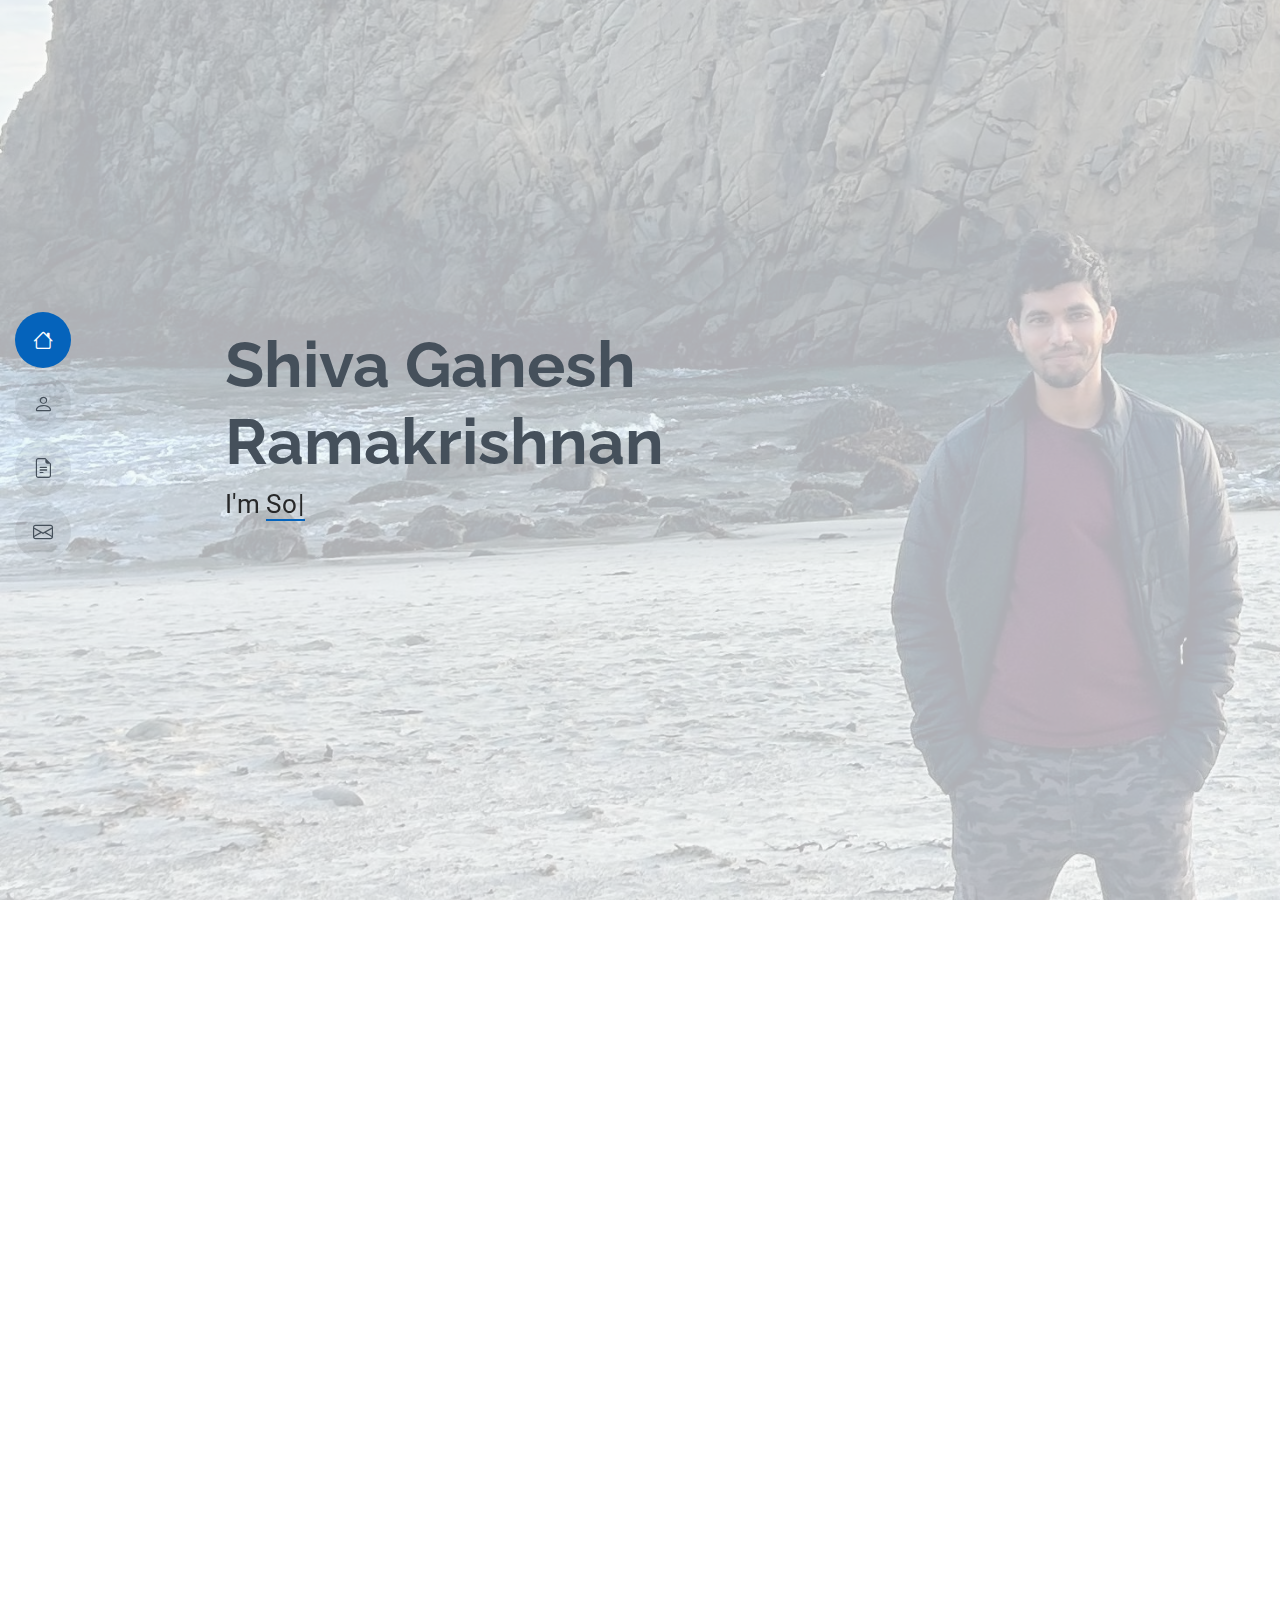
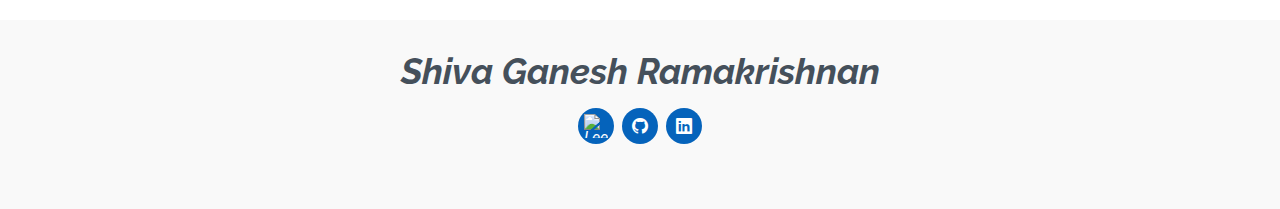
==== commit 4586c00a: "All changes done" ====
--- a/index.html
+++ b/index.html
@@ -1,610 +1,610 @@
-<!DOCTYPE html>
-<html lang="en">
-
-<head>
-  <meta charset="utf-8">
-  <meta content="width=device-width, initial-scale=1.0" name="viewport">
-  <title>Portfolio - Shiva</title>
-  <meta content="" name="description">
-  <meta content="" name="keywords">
-
-  <!-- Favicons -->
-  <link href="assets/img/favicon.png" rel="icon">
-  <link href="assets/img/apple-touch-icon.png" rel="apple-touch-icon">
-
-  <!-- Fonts -->
-  <link href="https://fonts.googleapis.com" rel="preconnect">
-  <link href="https://fonts.gstatic.com" rel="preconnect" crossorigin>
-  <link href="https://fonts.googleapis.com/css2?family=Roboto:ital,wght@0,100;0,300;0,400;0,500;0,700;0,900;1,100;1,300;1,400;1,500;1,700;1,900&family=Poppins:ital,wght@0,100;0,200;0,300;0,400;0,500;0,600;0,700;0,800;0,900;1,100;1,200;1,300;1,400;1,500;1,600;1,700;1,800;1,900&family=Raleway:ital,wght@0,100;0,200;0,300;0,400;0,500;0,600;0,700;0,800;0,900;1,100;1,200;1,300;1,400;1,500;1,600;1,700;1,800;1,900&display=swap" rel="stylesheet">
-
-  <!-- Vendor CSS Files -->
-  <link href="assets/vendor/bootstrap/css/bootstrap.min.css" rel="stylesheet">
-  <link href="assets/vendor/bootstrap-icons/bootstrap-icons.css" rel="stylesheet">
-  <link href="assets/vendor/aos/aos.css" rel="stylesheet">
-  <link href="assets/vendor/glightbox/css/glightbox.min.css" rel="stylesheet">
-  <link href="assets/vendor/swiper/swiper-bundle.min.css" rel="stylesheet">
-
-  <!-- Main CSS File -->
-  <link href="assets/css/main.css" rel="stylesheet">
-
-</head>
-
-<body class="index-page">
-
-  <header id="header" class="header d-flex flex-column justify-content-center">
-
-    <i class="header-toggle d-xl-none bi bi-list"></i>
-
-    <nav id="navmenu" class="navmenu">
-      <ul>
-        <li><a href="#hero" class="active"><i class="bi bi-house navicon"></i><span>Home</span></a></li>
-        <li><a href="#about"><i class="bi bi-person navicon"></i><span>About</span></a></li>
-        <li><a href="#resume"><i class="bi bi-file-earmark-text navicon"></i><span>Resume</span></a></li>        
-        <li><a href="#contact"><i class="bi bi-envelope navicon"></i><span>Contact</span></a></li>
-      </ul>
-    </nav>
-
-  </header>
-
-  <main class="main">
-
-    <!-- Hero Section -->
-    <section id="hero" class="hero section light-background">
-
-      <img src="assets/img/hero-bg.jpg" alt="">
-
-      <div class="container" data-aos="zoom-out">
-        <div class="row justify-content-center">
-          <div class="col-lg-9">
-            <h2>Shiva Ganesh Ramakrishnan</h2>
-            <p>I'm <span class="typed" data-typed-items="Software Engineer, Graduate Student, CS Enthusiast">Designer</span><span class="typed-cursor typed-cursor--blink" aria-hidden="true"></span></p>
-            <div class="social-links">              
-              <a href="https://www.linkedin.com/in/shiva-ganesh-ramakrishnan/" class="linkedin"><i class="bx bxl-linkedin"></i></a>
-              <a href="https://github.com/shiva-ganesh-ramakrishnan" class="google-plus"><i class="bx bxl-github"></i></a>
-            </div>
-          </div>
-        </div>
-      </div>
-
-    </section><!-- /Hero Section -->
-
-    <!-- About Section -->
-    <section id="about" class="about section">
-
-      <!-- Section Title -->
-      <div class="container section-title" data-aos="fade-up">
-        <h2>About</h2>
-        <p>Computers at low level is binary; This fascination of how the world changed due to this evolution from binary is the reason why my life went into exploring the science behind computers.</p>
-      </div><!-- End Section Title -->
-
-      <div class="container" data-aos="fade-up" data-aos-delay="100">
-
-        <div class="row gy-4 justify-content-center">
-          <div class="col-lg-4">
-            <img src="assets/img/profile-img.jpg" class="img-fluid" alt="">
-          </div>
-          <div class="col-lg-8 content">
-            <h2>Software Engineer &amp; Full-stack Developer</h2>
-            <p class="fst-italic py-3">
-              Professionally I believe learning is a cardinal aspect of life and exploring novel things happening in the tech space always intrigues me. I want to put forward my experiences not just for the path & knowledge I covered but also for ability in me to learn these tools & newer tech in future.
-            </p>
-            <div class="row">
-              <div class="col-lg-6">
-                <ul>
-                  <li><i class="bi bi-chevron-right"></i> <strong>Birthday:</strong> <span>7 June 2000</span></li>                  
-                  <li><i class="bi bi-chevron-right"></i> <strong>Phone:</strong> <span>+1(831)869-4229</span></li>
-                  <li><i class="bi bi-chevron-right"></i> <strong>City:</strong> <span>Fremont, CA, USA</span></li>
-                </ul>
-              </div>
-              <div class="col-lg-6">
-                <ul>
-                  <li><i class="bi bi-chevron-right"></i> <strong>Age:</strong> <span>25</span></li>
-                  <li><i class="bi bi-chevron-right"></i> <strong>Degree:</strong> <span>Master</span></li>
-                  <li><i class="bi bi-chevron-right"></i> <strong>Email:</strong> <span>shivarkrish17@gmail.com</span></li>                  
-                </ul>
-              </div>
-            </div>
-            <p class="py-3">
-              I would like to portray myself as a technology enthusiast who is always willing to learn, grow, evolve and keep myself updated with recent happenings in the tech world. I am highly intrigued towards the potentiality of what raw data can transform into and I am willing to be one of the solution architects to work around, strategize and efficiently transform this data driven environment into useful information. I have professional experience working on Platforms Engineering space in creating, analysis, enriching and reliable persistence of data.
-            </p>
-          </div>
-        </div>
-
-      </div>
-
-    </section><!-- /About Section -->
-
-    <!-- Stats Section
-    <section id="stats" class="stats section">
-
-      <div class="container" data-aos="fade-up" data-aos-delay="100">
-
-        <div class="row gy-4">
-
-          <div class="col-lg-3 col-md-6 d-flex flex-column align-items-center">
-            <i class="bi bi-emoji-smile"></i>
-            <div class="stats-item">
-              <span data-purecounter-start="0" data-purecounter-end="232" data-purecounter-duration="1" class="purecounter"></span>
-              <p>Happy Clients</p>
-            </div>
-          </div><!-- End Stats Item
-
-          <div class="col-lg-3 col-md-6 d-flex flex-column align-items-center">
-            <i class="bi bi-journal-richtext"></i>
-            <div class="stats-item">
-              <span data-purecounter-start="0" data-purecounter-end="521" data-purecounter-duration="1" class="purecounter"></span>
-              <p>Projects</p>
-            </div>
-          </div><!-- End Stats Item 
-
-          <div class="col-lg-3 col-md-6 d-flex flex-column align-items-center">
-            <i class="bi bi-headset"></i>
-            <div class="stats-item">
-              <span data-purecounter-start="0" data-purecounter-end="1463" data-purecounter-duration="1" class="purecounter"></span>
-              <p>Hours Of Support</p>
-            </div>
-          </div><!-- End Stats Item 
-
-          <div class="col-lg-3 col-md-6 d-flex flex-column align-items-center">
-            <i class="bi bi-people"></i>
-            <div class="stats-item">
-              <span data-purecounter-start="0" data-purecounter-end="15" data-purecounter-duration="1" class="purecounter"></span>
-              <p>Hard Workers</p>
-            </div>
-          </div><!-- End Stats Item 
-
-        </div>
-
-      </div>
-
-    </section><!-- /Stats Section -->
-
-    <!-- Skills Section -->
-    <section id="skills" class="skills section-bg">
-      <div class="container" data-aos="fade-up">
-
-        <div class="section-title">
-          <h2>Skills</h2>
-        </div>
-
-        <div class="row skills-content">
-          <div class="row">
-            <div class="col-lg-8">
-              <ul>
-                 
-
-
- 
-
-
-                <li><i class="bi bi-chevron-right"></i> <strong>Networking Tech & Protocols:</strong> <span>TCP, UDP, Software Defined Networking (SDN), OSI, L2/L3/L4 protocols, OSPF, Mininet, Wireshark</span></li>
-                <li><i class="bi bi-chevron-right"></i> <strong>Languages:</strong> <span>Java, Python, JavaScript, GoLang, SQL, HTML, CSS</span></li>
-                <li><i class="bi bi-chevron-right"></i> <strong>Cloud Platforms:</strong> <span>Amazon Web Services, Openshift</span></li>
-                <li><i class="bi bi-chevron-right"></i> <strong>Libraries and Frameworks:</strong> <span>Spring Boot, React, Git, Node.js, Kubernetes, TensorFlow, PyTorch, Pandas, Artifactory</span></li>
-                <li><i class="bi bi-chevron-right"></i> <strong>Tools:</strong> <span>Gitlab, Docker, Jupyter Notebook, Bitbucket, CI/CD, Jenkins, Terraform</span></li>
-                <li><i class="bi bi-chevron-right"></i> <strong>Database:</strong> <span>MySQL, MongoDB, PostGreSQL, Cassandra</span></li>
-                <li><i class="bi bi-chevron-right"></i> <strong>Testing:</strong> <span>Junit - Mockito (Unit testing), Cucumber (Functional testing)</span></li>
-                <li><i class="bi bi-chevron-right"></i> <strong>Machine Learning libraries:</strong> <span>TensorFlow [Keras], scikit-learn, PyTorch </span></li>                
-              </ul>
-            </div>
-            <p>
-              •	Have extensive knowledge and experience on Data handling, backend development, CI/CD and the rest of the processes in the SDLC Lifecycle
-            </br>•	Worked and maintained Scrum/Agile based software methodologies
-            </p>
-            <p>
-              
-            </p>
-            <div class="col-lg-6">
-              <ul>
-                
-                <!-- <li><i class="bi bi-chevron-right"></i> <strong>Freelance:</strong> <span>Available</span></li> -->
-              </ul>
-            </div>
-          </div>
-
-          <!-- <div class="col-lg-6">
-
-            <div class="progress">
-              <span class="skill">HTML <i class="val">100%</i></span>
-              <div class="progress-bar-wrap">
-                <div class="progress-bar" role="progressbar" aria-valuenow="100" aria-valuemin="0" aria-valuemax="100"></div>
-              </div>
-            </div>
-
-            <div class="progress">
-              <span class="skill">CSS <i class="val">90%</i></span>
-              <div class="progress-bar-wrap">
-                <div class="progress-bar" role="progressbar" aria-valuenow="90" aria-valuemin="0" aria-valuemax="100"></div>
-              </div>
-            </div>
-
-            <div class="progress">
-              <span class="skill">JavaScript <i class="val">75%</i></span>
-              <div class="progress-bar-wrap">
-                <div class="progress-bar" role="progressbar" aria-valuenow="75" aria-valuemin="0" aria-valuemax="100"></div>
-              </div>
-            </div>
-
-          </div>
-
-          <div class="col-lg-6">
-
-            <div class="progress">
-              <span class="skill">PHP <i class="val">80%</i></span>
-              <div class="progress-bar-wrap">
-                <div class="progress-bar" role="progressbar" aria-valuenow="80" aria-valuemin="0" aria-valuemax="100"></div>
-              </div>
-            </div>
-
-            <div class="progress">
-              <span class="skill">WordPress/CMS <i class="val">90%</i></span>
-              <div class="progress-bar-wrap">
-                <div class="progress-bar" role="progressbar" aria-valuenow="90" aria-valuemin="0" aria-valuemax="100"></div>
-              </div>
-            </div>
-
-            <div class="progress">
-              <span class="skill">Photoshop <i class="val">55%</i></span>
-              <div class="progress-bar-wrap">
-                <div class="progress-bar" role="progressbar" aria-valuenow="55" aria-valuemin="0" aria-valuemax="100"></div>
-              </div>
-            </div>
-
-          </div> -->
-
-        </div>
-
-      </div>
-    </section><!-- End Skills Section -->
-
-    <!-- ======= Resume Section ======= -->
-    <section id="resume" class="resume">
-      <div class="container" data-aos="fade-up">
-
-        <div class="section-title">
-          <h2>Resume</h2>
-          <p></p>
-        </div>
-
-        <div class="row">
-          <div class="col-lg-6">
-            <h3 class="resume-title">Summary</h3>
-            <div class="resume-item pb-0">
-              <h4>Shiva Ganesh Ramakrishnan</h4>
-              <p><em>Software Engineer with 2+ years of professional work experience.  I put forward all my associated experience and skills with 
-                due qualities of dedication and diligence.</em></p>
-              <ul style="list-style: none;">
-                <li><i class="fa fa-home"></i> 43916 S Moray St, Fremont, CA 94539</li>
-                <li><i class="fa fa-phone"></i> (831) 869-4229</li>
-                <li><i class="fa fa-envelope"></i> shivarkrish17@gmail.com</li>
-                <li><i class="fa fa-envelope"></i> sganeshr@ucsc.edu</li>
-              </ul>
-            </div>
-
-            <h3 class="resume-title">Education</h3>
-            <div class="resume-item">
-              <h4>Master of Science in Computer Science</h4>
-              <h5>2023 - Present</h5>
-              <p><em>University of California, Santa Cruz, CA</em></p>
-              <p><em>GPA: </em>3.64/4.0</p>
-              <p>Course Work: Distributed Systems, Analysis of Algorithms, Artificial Intelligence, Applied Bayesian Statistics, Machine Learning</p>
-            </div>
-            <div class="resume-item">
-              <h4>Bachelor of Technology in Information Technology</h4>
-              <h5>2017 - 2021</h5>
-              <p><em>PSG College of Technology, Anna University, India</em></p>
-              <p><em>GPA: </em>9.10/10.0</p>
-              <p>Course Work: Advanced Data Structures, Design and analysis of Algorithms, Data Mining, Cloud Computing, Big Data Analytics, Operating systems, Communication Networks, Database Management Systems</p>
-            </div>
-
-            <h3 class="resume-title">Current Involvement</h3>
-            <div class="resume-item">
-              <h4>Graduate Teaching Assistant – (On Campus)</h4>
-              <h5>2023 Oct - Present</h5>
-              <p><em>Baskin School of Engineering, University of California, Santa Cruz, CA</em></p>
-              <p><ul><li>Serving as the TA for the undergraduate course - Introduction to Computer Networks</li>
-                <li>Devised and executed a comprehensive strategic roadmap tailored for 100 students, ensuring structured learning</li>
-                <li>Offered personalized mentorship and guidance in the use of Mininet, upgrading students' practical skills in network testing </li>
-                Technologies:  Python, Linux, Wireshark, Mininet</p>
-              </ul>
-            </div>
-            <div>
-
-            </div>
-            <!-- <div class="resume-item">
-              <h4>Bachelor of Technology in Information Technology</h4>
-              <h5>2017 - 2021</h5>
-              <p><em>PSG College of Technology, Anna University, India</em></p>
-              <p><em>GPA: 9.19/10.0</em></p>
-              <p>Course Work: Advanced Data Structures, Design and analysis of Algorithms, Data Mining, Cloud Computing, Big Data Analytics, Operating systems, Communication Networks, Database Management Systems</p>
-            </div> -->
-          </div>
-          
-          <div class="col-lg-6">
-            <h3 class="resume-title">Professional Experience</h3>
-
-            <div class="resume-item">
-              <h4>SWE Intern</h4>
-              <h5>2024 July - 2024 September</h5>
-              <p><em>Juniper Networks, Cupertino, CA </em></p>
-              <ul>
-                <li>Developed a Slack bot with RESTful APIs in Python Flask to automate MFA-based authentication for AWS access, reducing
-                  manual authentication time by 80%.</li>
-                <li>Optimized backend log processing for 100,000+ log files per request, extracting only 5-10% of relevant log lines and
-                  automatically generating detailed reports.</li>
-                <li>Engineered an AWS S3-based log export mechanism, overcoming boto3's 1MB data transfer limit by automatically uploading
-                  large log files and returning secure pre-signed URLs.</li>
-                <li>Automated statistical reporting for 25+ organizations, generating insights on successful logins, failed attempts, new device
-                  joins, and unique MAC IDs for the NAC team.</li>
-                <li>Reduced log analysis and retrieval time from 5+ minutes to under 60 seconds, significantly boosting engineering productivity
-                  and security monitoring.</li>
-              </ul>
-            </div>
-
-
-            <div class="resume-item">
-              <h4>Software Engineer</h4>
-              <h5>2021 July- 2023 August</h5>
-              <p><em>Citibank, Chennai, India </em></p>
-              <ul>
-                <li>Migrated 15+ Fusion Commercial applications from PCF to OpenShift to optimize cloud and storage infrastructure for
-                  improved scalability and performance.</li>
-                <li>Designed and delivered REST APIs using Spring Boot and Java, integrating Hibernate and PostgreSQL to facilitate seamless
-                  communication with multiple backend services while ensuring efficient ORM-based data management.</li>
-                <li>Improved automation efficiency by 10-12% using Jenkins, reducing manual effort in software deployment processes.</li>
-                <li>Debugged and optimized CI/CD pipeline failures ensuring seamless deployment of services in production environments.</li>
-                <li>Resolved critical bugs in 10+ JavaScript-based frontend features by collaborating with testers, utilizing Angular</li>
-              </ul>
-            </div>
-            
-            <div class="resume-item">
-              <h4>Backend Developer Intern</h4>
-              <h5>2019 November - 2019 December</h5>
-              <p><em>AppViewX Technologies Inc., Coimbatore, India </em></p>
-              <ul>
-                <li>Implemented Python script to convert JSON fields to YAML and transformed it into a REST API. Helped defining swagger for the API.
-                  </li>
-                <li> Utilized Terraform configuration management platform to perform CRUD operations on cloud resources ensuring compliance with infrastructure
-                  as code (IaC).
-                  </li>
-              </ul>
-            </div>
-          </div>
-        </div>
-        <h3 class="resume-title">Project & Presentation</h3>
-
-        <div class="resume-item">
-          <h4>Implementation of CHORD protocol</h4>
-          <h5>2025 January - 2025 February</h5>
-          <p><em><a target="_blank" href="https://github.com/shiva-ganesh-ramakrishnan/Diabetic-Retinopathy-Detection" class="button large">Link to the project</a></em></p>
-          <p><em>Description: Designed a distributed hash table as described in the paper: CHORD - A Scalable Peer-to-peer Lookup Protocol
-            for Internet Applications, that does lookups with a complexity of O(log^2 n)</p>
-          <p><em>Technologies used: C++</p>
-        </div>
-
-        <div class="resume-item">
-          <h4>ExpressBlog</h4>
-          <h5>2025 January - 2025 March</h5>
-          <p><em><a target="_blank" href="https://github.com/shiva-ganesh-ramakrishnan/Express-Blog" class="button large">Link to the project</a></em></p>
-          <p><em>Description: Devised a full-stack blog application using the MERN stack with secure user authentication via bcrypt and JWT, supporting
-            up to 10,000 users, and handling CRUD operations</p>
-          <p><em>Technologies used: Javascript, MongoDB, Express.js, React, Node.js</p>
-        </div>        
-        
-        <div class="resume-item">
-          <h4>Customer Relationship Management System</h4>
-          <h5>2024 May - 2024 June</h5>
-          <p><em><a target="_blank" href="https://github.com/shiva-ganesh-ramakrishnan/Diabetic-Retinopathy-Detection" class="button large">Link to the project</a></em></p>
-          <p><em>Description: Engineered a comprehensive CRM tool, deploying over 20 APIs for seamless data operations, improving customer
-            management, data integrity, and performance optimization.</p>
-          <p><em>Technologies used: Java, Spring Boot, Hibernate, MySQL</p>
-        </div>
-        
-
-        <div class="resume-item">
-          <h4>JSON-To-XML Compiler</h4>
-          <h5>2024 February - 2024 March</h5>
-          <p><em><a target="_blank" href="https://github.com/shiva-ganesh-ramakrishnan/json-to-xml-parse-and-compile" class="button large">Link to the project</a></em></p>
-          <p><em>Description: This project revolves around creating an intermediate representation parser using Python Lex Yacc (PLY) that parses a JSON document and returns an XML document as output. The parser also handles special cases where there are duplicate keys in the same JSON object.</p>
-          <p><em>Technologies used: Python, JSON, XML, Lex, Yacc, PLY</p>
-        </div>
-        
-        <div class="resume-item">
-          <h4>Santa Cruz Crime Report Tool</h4>
-          <h5>2024 October - 2024 November</h5>
-          <p><em><a target="_blank" href="https://github.com/shiva-ganesh-ramakrishnan/Santa-Cruz-Crime-Report-Tool" class="button large">Link to the project</a></em></p>
-          <p><em>Description: Performed exploratory data analysis on crime data in Santa Cruz, CA., generating statistical insights and formulating my own "Crime map" of Santa Cruz</p>
-          <p><em>Technologies used: Python, Pandas, Requests, BeautifulSoup, Matplotlib, Seaborn</p>
-        </div>
-
-        <div class="resume-item">
-          <h4>Diagnosis of Diabetic Retinopathy using Retinal Fundus Images</h4>
-          <h5>2020 September - 2020 December</h5>
-          <p><em><a target="_blank" href="https://github.com/shiva-ganesh-ramakrishnan/Diabetic-Retinopathy-Detection" class="button large">Link to the project</a></em></p>
-          <p><em>Description: This is a deep learning project which uses deep neural networks for classification of retinal fundus images as one of the levels of Diabetic Retinopathy</p>
-          <p><em>Technologies used: Python, Keras, TensorFlow, Pandas, NumPy, CV2, PIL</p>
-        </div>        
-            
-      </div>
-    </section><!-- End Resume Section -->
-
-    <!-- Testimonials Section -->
-    <section id="testimonials" class="testimonials section">
-
-      <!-- Section Title -->
-      <div class="container section-title" data-aos="fade-up">
-        <h2>Testimonials</h2>
-        <p>A couple of LinkedIn recommendations from my previous employers</p>
-      </div><!-- End Section Title -->
-
-      <div class="container" data-aos="fade-up" data-aos-delay="100">
-
-        <div class="swiper init-swiper">
-          <script type="application/json" class="swiper-config">
-            {
-              "loop": true,
-              "speed": 600,
-              "autoplay": {
-                "delay": 5000
-              },
-              "slidesPerView": "auto",
-              "pagination": {
-                "el": ".swiper-pagination",
-                "type": "bullets",
-                "clickable": true
-              }
-            }
-          </script>
-          <div class="swiper-wrapper">
-
-            <div class="swiper-slide">
-              <div class="testimonial-item">
-                <div class="row gy-4 justify-content-center">
-                  <div class="col-lg-6">
-                    <div class="testimonial-content">
-                      <p>
-                        <i class="bi bi-quote quote-icon-left"></i>
-                        <span>Shiva worked as intern at Juniper Mist 2024 Summer and he was able to quickly understand the cloud infrastructure and come up with a value added feature for our cloud ops. He is a quick learner, has excellent attitude and communicates very well. He is able to adopt to fast paced environment and embrace any requirement changes swiftly. He is an asset to any cloud ops team.</span>
-                        <i class="bi bi-quote quote-icon-right"></i>
-                      </p>
-                      <h3>Natarajan Manthiramoorthy</h3>
-                      <h4>Engineering Director @ Juniper Networks</h4>
-                    </div>
-                  </div>
-                  <div class="col-lg-2 text-center">
-                    <img src="assets/img/testimonial-no-picture.jpeg" class="img-fluid testimonial-img" alt="">
-                  </div>
-                </div>
-              </div>
-            </div><!-- End testimonial item -->
-
-            <div class="swiper-slide">
-              <div class="testimonial-item">
-                <div class="row gy-4 justify-content-center">
-                  <div class="col-lg-6">
-                    <div class="testimonial-content">
-                      <p>
-                        <i class="bi bi-quote quote-icon-left"></i>
-                        <span>Shiva has been an invaluable addition to Citi. He is a self-starter and analyses the problem well and comes up with a holistic solution. I really enjoy his thought process around building longterm sustainable and scalable solutions. He is someone whom we can rely on getting the job done and more. He has incredible energy and passion to learn new technology. If there was a new task then Shiva's name will be there in the list. He has proven it right through his hard work and dedication. He would be an asset to any team. Hope you will continue the good work wherever you go. All the best man.</span>
-                        <i class="bi bi-quote quote-icon-right"></i>
-                      </p>
-                      <h3>Chinmaya Kumar Padhi</h3>
-                      <h4>Senior Vice-President @ Citi India</h4>
-                    </div>
-                  </div>
-                  <div class="col-lg-2 text-center">
-                    <img src="assets/img/testimonial-no-picture.jpeg" class="img-fluid testimonial-img" alt="">
-                  </div>
-                </div>
-              </div>
-            </div><!-- End testimonial item -->
-
-
-
-
-          </div>
-          <div class="swiper-pagination"></div>
-        </div>
-
-      </div>
-
-    </section><!-- /Testimonials Section -->
-
-<!-- Contact Section -->
-<section id="contact" class="contact">
-  <div class="container" data-aos="fade-up">
-
-    <div class="section-title">
-      <h2>Contact</h2>
-    </div>
-
-    <div class="row mt-1">
-      <div class="col-lg-8 mx-auto">
-        <div class="info">
-          
-          <!-- First Row: Labels -->
-          <div class="row text-center fw-bold">
-            <div class="col-md-4">
-              <i class="bi bi-geo-alt"></i>
-              <h4>Location</h4>
-            </div>
-            <div class="col-md-4">
-              <i class="bi bi-envelope"></i>
-              <h4>Email</h4>
-            </div>
-            <div class="col-md-4">
-              <i class="bi bi-phone"></i>
-              <h4>Call</h4>
-            </div>
-          </div>
-
-          <!-- Second Row: Values -->
-          <div class="row text-center mt-2">
-            <div class="col-md-4">
-              <p>43916 S Moray St, Fremont, CA 94539</p>
-            </div>
-            <div class="col-md-4">
-              <p>shivarkrish17@gmail.com</p>
-            </div>
-            <div class="col-md-4">
-              <p>+1 831-869-4229</p>
-            </div>
-          </div>
-
-        </div>
-      </div>
-    </div>
-
-  </div>
-</section>
-<!-- End Contact Section -->
-
-
-  </main>
-
-  <footer id="footer" class="footer position-relative light-background">
-    <div class="container">
-      <h3 class="sitename">Shiva Ganesh Ramakrishnan</h3>
-      <div class="social-links d-flex justify-content-center">        
-        <a href="https://leetcode.com/shivarkrish18/" target="_blank">
-          <img src="https://upload.wikimedia.org/wikipedia/commons/1/19/LeetCode_logo_black.png" 
-               alt="LeetCode" width="24" height="24">
-        </a>
-        <a a target="_blank" href="https://www.github.com/shiva-ganesh-ramakrishnan"><i class="bi bi-github"></i></a>
-        <a a target="_blank" href="https://www.linkedin.com/in/shiva-ganesh-ramakrishnan"><i class="bi bi-linkedin"></i></a>
-      </div>
-      <div class="container">
-        <div class="credits">
-          <!-- All the links in the footer should remain intact. -->
-          <!-- You can delete the links only if you've purchased the pro version. -->
-          <!-- Licensing information: https://bootstrapmade.com/license/ -->
-          <!-- Purchase the pro version with working PHP/AJAX contact form: [buy-url] -->          
-        </div>
-      </div>
-    </div>
-  </footer>
-
-  <!-- Scroll Top -->
-  <a href="#" id="scroll-top" class="scroll-top d-flex align-items-center justify-content-center"><i class="bi bi-arrow-up-short"></i></a>
-
-  <!-- Preloader -->
-  <div id="preloader"></div>
-
-  <!-- Vendor JS Files -->
-  <script src="assets/vendor/bootstrap/js/bootstrap.bundle.min.js"></script>
-  <script src="assets/vendor/php-email-form/validate.js"></script>
-  <script src="assets/vendor/aos/aos.js"></script>
-  <script src="assets/vendor/typed.js/typed.umd.js"></script>
-  <script src="assets/vendor/purecounter/purecounter_vanilla.js"></script>
-  <script src="assets/vendor/waypoints/noframework.waypoints.js"></script>
-  <script src="assets/vendor/glightbox/js/glightbox.min.js"></script>
-  <script src="assets/vendor/imagesloaded/imagesloaded.pkgd.min.js"></script>
-  <script src="assets/vendor/isotope-layout/isotope.pkgd.min.js"></script>
-  <script src="assets/vendor/swiper/swiper-bundle.min.js"></script>
-
-  <!-- Main JS File -->
-  <script src="assets/js/main.js"></script>
-
-</body>
-
-</html>
+<!DOCTYPE html>
+<html lang="en">
+
+<head>
+  <meta charset="utf-8">
+  <meta content="width=device-width, initial-scale=1.0" name="viewport">
+  <title>Portfolio - Shiva</title>
+  <meta content="" name="description">
+  <meta content="" name="keywords">
+
+  <!-- Favicons -->
+  <link href="assets/img/favicon.png" rel="icon">
+  <link href="assets/img/apple-touch-icon.png" rel="apple-touch-icon">
+
+  <!-- Fonts -->
+  <link href="https://fonts.googleapis.com" rel="preconnect">
+  <link href="https://fonts.gstatic.com" rel="preconnect" crossorigin>
+  <link href="https://fonts.googleapis.com/css2?family=Roboto:ital,wght@0,100;0,300;0,400;0,500;0,700;0,900;1,100;1,300;1,400;1,500;1,700;1,900&family=Poppins:ital,wght@0,100;0,200;0,300;0,400;0,500;0,600;0,700;0,800;0,900;1,100;1,200;1,300;1,400;1,500;1,600;1,700;1,800;1,900&family=Raleway:ital,wght@0,100;0,200;0,300;0,400;0,500;0,600;0,700;0,800;0,900;1,100;1,200;1,300;1,400;1,500;1,600;1,700;1,800;1,900&display=swap" rel="stylesheet">
+
+  <!-- Vendor CSS Files -->
+  <link href="assets/vendor/bootstrap/css/bootstrap.min.css" rel="stylesheet">
+  <link href="assets/vendor/bootstrap-icons/bootstrap-icons.css" rel="stylesheet">
+  <link href="assets/vendor/aos/aos.css" rel="stylesheet">
+  <link href="assets/vendor/glightbox/css/glightbox.min.css" rel="stylesheet">
+  <link href="assets/vendor/swiper/swiper-bundle.min.css" rel="stylesheet">
+
+  <!-- Main CSS File -->
+  <link href="assets/css/main.css" rel="stylesheet">
+
+</head>
+
+<body class="index-page">
+
+  <header id="header" class="header d-flex flex-column justify-content-center">
+
+    <i class="header-toggle d-xl-none bi bi-list"></i>
+
+    <nav id="navmenu" class="navmenu">
+      <ul>
+        <li><a href="#hero" class="active"><i class="bi bi-house navicon"></i><span>Home</span></a></li>
+        <li><a href="#about"><i class="bi bi-person navicon"></i><span>About</span></a></li>
+        <li><a href="#resume"><i class="bi bi-file-earmark-text navicon"></i><span>Resume</span></a></li>        
+        <li><a href="#contact"><i class="bi bi-envelope navicon"></i><span>Contact</span></a></li>
+      </ul>
+    </nav>
+
+  </header>
+
+  <main class="main">
+
+    <!-- Hero Section -->
+    <section id="hero" class="hero section light-background">
+
+      <img src="assets/img/hero-bg.jpg" alt="">
+
+      <div class="container" data-aos="zoom-out">
+        <div class="row justify-content-center">
+          <div class="col-lg-9">
+            <h2>Shiva Ganesh Ramakrishnan</h2>
+            <p>I'm <span class="typed" data-typed-items="Software Engineer, Graduate Student, CS Enthusiast">Designer</span><span class="typed-cursor typed-cursor--blink" aria-hidden="true"></span></p>
+            <div class="social-links">              
+              <a href="https://www.linkedin.com/in/shiva-ganesh-ramakrishnan/" class="linkedin"><i class="bx bxl-linkedin"></i></a>
+              <a href="https://github.com/shiva-ganesh-ramakrishnan" class="google-plus"><i class="bx bxl-github"></i></a>
+            </div>
+          </div>
+        </div>
+      </div>
+
+    </section><!-- /Hero Section -->
+
+    <!-- About Section -->
+    <section id="about" class="about section">
+
+      <!-- Section Title -->
+      <div class="container section-title" data-aos="fade-up">
+        <h2>About</h2>
+        <p>Computers at low level is binary; This fascination of how the world changed due to this evolution from binary is the reason why my life went into exploring the science behind computers.</p>
+      </div><!-- End Section Title -->
+
+      <div class="container" data-aos="fade-up" data-aos-delay="100">
+
+        <div class="row gy-4 justify-content-center">
+          <div class="col-lg-4">
+            <img src="assets/img/profile-img.jpg" class="img-fluid" alt="">
+          </div>
+          <div class="col-lg-8 content">
+            <h2>Software Engineer &amp; Full-stack Developer</h2>
+            <p class="fst-italic py-3">
+              Professionally I believe learning is a cardinal aspect of life and exploring novel things happening in the tech space always intrigues me. I want to put forward my experiences not just for the path & knowledge I covered but also for ability in me to learn these tools & newer tech in future.
+            </p>
+            <div class="row">
+              <div class="col-lg-6">
+                <ul>
+                  <li><i class="bi bi-chevron-right"></i> <strong>Birthday:</strong> <span>7 June 2000</span></li>                  
+                  <li><i class="bi bi-chevron-right"></i> <strong>Phone:</strong> <span>+1(831)869-4229</span></li>
+                  <li><i class="bi bi-chevron-right"></i> <strong>City:</strong> <span>Fremont, CA, USA</span></li>
+                </ul>
+              </div>
+              <div class="col-lg-6">
+                <ul>
+                  <li><i class="bi bi-chevron-right"></i> <strong>Age:</strong> <span>25</span></li>
+                  <li><i class="bi bi-chevron-right"></i> <strong>Degree:</strong> <span>Master</span></li>
+                  <li><i class="bi bi-chevron-right"></i> <strong>Email:</strong> <span>shivarkrish17@gmail.com</span></li>                  
+                </ul>
+              </div>
+            </div>
+            <p class="py-3">
+              I would like to portray myself as a technology enthusiast who is always willing to learn, grow, evolve and keep myself updated with recent happenings in the tech world. I am highly intrigued towards the potentiality of what raw data can transform into and I am willing to be one of the solution architects to work around, strategize and efficiently transform this data driven environment into useful information. I have professional experience working on Platforms Engineering space in creating, analysis, enriching and reliable persistence of data.
+            </p>
+          </div>
+        </div>
+
+      </div>
+
+    </section><!-- /About Section -->
+
+    <!-- Stats Section
+    <section id="stats" class="stats section">
+
+      <div class="container" data-aos="fade-up" data-aos-delay="100">
+
+        <div class="row gy-4">
+
+          <div class="col-lg-3 col-md-6 d-flex flex-column align-items-center">
+            <i class="bi bi-emoji-smile"></i>
+            <div class="stats-item">
+              <span data-purecounter-start="0" data-purecounter-end="232" data-purecounter-duration="1" class="purecounter"></span>
+              <p>Happy Clients</p>
+            </div>
+          </div><!-- End Stats Item
+
+          <div class="col-lg-3 col-md-6 d-flex flex-column align-items-center">
+            <i class="bi bi-journal-richtext"></i>
+            <div class="stats-item">
+              <span data-purecounter-start="0" data-purecounter-end="521" data-purecounter-duration="1" class="purecounter"></span>
+              <p>Projects</p>
+            </div>
+          </div><!-- End Stats Item 
+
+          <div class="col-lg-3 col-md-6 d-flex flex-column align-items-center">
+            <i class="bi bi-headset"></i>
+            <div class="stats-item">
+              <span data-purecounter-start="0" data-purecounter-end="1463" data-purecounter-duration="1" class="purecounter"></span>
+              <p>Hours Of Support</p>
+            </div>
+          </div><!-- End Stats Item 
+
+          <div class="col-lg-3 col-md-6 d-flex flex-column align-items-center">
+            <i class="bi bi-people"></i>
+            <div class="stats-item">
+              <span data-purecounter-start="0" data-purecounter-end="15" data-purecounter-duration="1" class="purecounter"></span>
+              <p>Hard Workers</p>
+            </div>
+          </div><!-- End Stats Item 
+
+        </div>
+
+      </div>
+
+    </section><!-- /Stats Section -->
+
+    <!-- Skills Section -->
+    <section id="skills" class="skills section-bg">
+      <div class="container" data-aos="fade-up">
+
+        <div class="section-title">
+          <h2>Skills</h2>
+        </div>
+
+        <div class="row skills-content">
+          <div class="row">
+            <div class="col-lg-8">
+              <ul>
+                 
+
+
+ 
+
+
+                <li><i class="bi bi-chevron-right"></i> <strong>Networking Tech & Protocols:</strong> <span>TCP, UDP, Software Defined Networking (SDN), OSI, L2/L3/L4 protocols, OSPF, Mininet, Wireshark</span></li>
+                <li><i class="bi bi-chevron-right"></i> <strong>Languages:</strong> <span>Java, Python, JavaScript, GoLang, SQL, HTML, CSS</span></li>
+                <li><i class="bi bi-chevron-right"></i> <strong>Cloud Platforms:</strong> <span>Amazon Web Services, Openshift</span></li>
+                <li><i class="bi bi-chevron-right"></i> <strong>Libraries and Frameworks:</strong> <span>Spring Boot, React, Git, Node.js, Kubernetes, TensorFlow, PyTorch, Pandas, Artifactory</span></li>
+                <li><i class="bi bi-chevron-right"></i> <strong>Tools:</strong> <span>Gitlab, Docker, Jupyter Notebook, Bitbucket, CI/CD, Jenkins, Terraform</span></li>
+                <li><i class="bi bi-chevron-right"></i> <strong>Database:</strong> <span>MySQL, MongoDB, PostGreSQL, Cassandra</span></li>
+                <li><i class="bi bi-chevron-right"></i> <strong>Testing:</strong> <span>Junit - Mockito (Unit testing), Cucumber (Functional testing)</span></li>
+                <li><i class="bi bi-chevron-right"></i> <strong>Machine Learning libraries:</strong> <span>TensorFlow [Keras], scikit-learn, PyTorch </span></li>                
+              </ul>
+            </div>
+            <p>
+              •	Have extensive knowledge and experience on Data handling, backend development, CI/CD and the rest of the processes in the SDLC Lifecycle
+            </br>•	Worked and maintained Scrum/Agile based software methodologies
+            </p>
+            <p>
+              
+            </p>
+            <div class="col-lg-6">
+              <ul>
+                
+                <!-- <li><i class="bi bi-chevron-right"></i> <strong>Freelance:</strong> <span>Available</span></li> -->
+              </ul>
+            </div>
+          </div>
+
+          <!-- <div class="col-lg-6">
+
+            <div class="progress">
+              <span class="skill">HTML <i class="val">100%</i></span>
+              <div class="progress-bar-wrap">
+                <div class="progress-bar" role="progressbar" aria-valuenow="100" aria-valuemin="0" aria-valuemax="100"></div>
+              </div>
+            </div>
+
+            <div class="progress">
+              <span class="skill">CSS <i class="val">90%</i></span>
+              <div class="progress-bar-wrap">
+                <div class="progress-bar" role="progressbar" aria-valuenow="90" aria-valuemin="0" aria-valuemax="100"></div>
+              </div>
+            </div>
+
+            <div class="progress">
+              <span class="skill">JavaScript <i class="val">75%</i></span>
+              <div class="progress-bar-wrap">
+                <div class="progress-bar" role="progressbar" aria-valuenow="75" aria-valuemin="0" aria-valuemax="100"></div>
+              </div>
+            </div>
+
+          </div>
+
+          <div class="col-lg-6">
+
+            <div class="progress">
+              <span class="skill">PHP <i class="val">80%</i></span>
+              <div class="progress-bar-wrap">
+                <div class="progress-bar" role="progressbar" aria-valuenow="80" aria-valuemin="0" aria-valuemax="100"></div>
+              </div>
+            </div>
+
+            <div class="progress">
+              <span class="skill">WordPress/CMS <i class="val">90%</i></span>
+              <div class="progress-bar-wrap">
+                <div class="progress-bar" role="progressbar" aria-valuenow="90" aria-valuemin="0" aria-valuemax="100"></div>
+              </div>
+            </div>
+
+            <div class="progress">
+              <span class="skill">Photoshop <i class="val">55%</i></span>
+              <div class="progress-bar-wrap">
+                <div class="progress-bar" role="progressbar" aria-valuenow="55" aria-valuemin="0" aria-valuemax="100"></div>
+              </div>
+            </div>
+
+          </div> -->
+
+        </div>
+
+      </div>
+    </section><!-- End Skills Section -->
+
+    <!-- ======= Resume Section ======= -->
+    <section id="resume" class="resume">
+      <div class="container" data-aos="fade-up">
+
+        <div class="section-title">
+          <h2>Resume</h2>
+          <p></p>
+        </div>
+
+        <div class="row">
+          <div class="col-lg-6">
+            <h3 class="resume-title">Summary</h3>
+            <div class="resume-item pb-0">
+              <h4>Shiva Ganesh Ramakrishnan</h4>
+              <p><em>Software Engineer with 2+ years of professional work experience.  I put forward all my associated experience and skills with 
+                due qualities of dedication and diligence.</em></p>
+              <ul style="list-style: none;">
+                <li><i class="fa fa-home"></i> 43916 S Moray St, Fremont, CA 94539</li>
+                <li><i class="fa fa-phone"></i> (831) 869-4229</li>
+                <li><i class="fa fa-envelope"></i> shivarkrish17@gmail.com</li>
+                <li><i class="fa fa-envelope"></i> sganeshr@ucsc.edu</li>
+              </ul>
+            </div>
+
+            <h3 class="resume-title">Education</h3>
+            <div class="resume-item">
+              <h4>Master of Science in Computer Science</h4>
+              <h5>2023 - Present</h5>
+              <p><em>University of California, Santa Cruz, CA</em></p>
+              <p><em>GPA: </em>3.64/4.0</p>
+              <p>Course Work: Distributed Systems, Analysis of Algorithms, Artificial Intelligence, Applied Bayesian Statistics, Machine Learning</p>
+            </div>
+            <div class="resume-item">
+              <h4>Bachelor of Technology in Information Technology</h4>
+              <h5>2017 - 2021</h5>
+              <p><em>PSG College of Technology, Anna University, India</em></p>
+              <p><em>GPA: </em>9.10/10.0</p>
+              <p>Course Work: Advanced Data Structures, Design and analysis of Algorithms, Data Mining, Cloud Computing, Big Data Analytics, Operating systems, Communication Networks, Database Management Systems</p>
+            </div>
+
+            <h3 class="resume-title">Current Involvement</h3>
+            <div class="resume-item">
+              <h4>Graduate Teaching Assistant – (On Campus)</h4>
+              <h5>2023 Oct - Present</h5>
+              <p><em>Baskin School of Engineering, University of California, Santa Cruz, CA</em></p>
+              <p><ul><li>Serving as the TA for the undergraduate course - Introduction to Computer Networks</li>
+                <li>Devised and executed a comprehensive strategic roadmap tailored for 100 students, ensuring structured learning</li>
+                <li>Offered personalized mentorship and guidance in the use of Mininet, upgrading students' practical skills in network testing </li>
+                Technologies:  Python, Linux, Wireshark, Mininet</p>
+              </ul>
+            </div>
+            <div>
+
+            </div>
+            <!-- <div class="resume-item">
+              <h4>Bachelor of Technology in Information Technology</h4>
+              <h5>2017 - 2021</h5>
+              <p><em>PSG College of Technology, Anna University, India</em></p>
+              <p><em>GPA: 9.19/10.0</em></p>
+              <p>Course Work: Advanced Data Structures, Design and analysis of Algorithms, Data Mining, Cloud Computing, Big Data Analytics, Operating systems, Communication Networks, Database Management Systems</p>
+            </div> -->
+          </div>
+          
+          <div class="col-lg-6">
+            <h3 class="resume-title">Professional Experience</h3>
+
+            <div class="resume-item">
+              <h4>SWE Intern</h4>
+              <h5>2024 July - 2024 September</h5>
+              <p><em>Juniper Networks, Cupertino, CA </em></p>
+              <ul>
+                <li>Developed a Slack bot with RESTful APIs in Python Flask to automate MFA-based authentication for AWS access, reducing
+                  manual authentication time by 80%.</li>
+                <li>Optimized backend log processing for 100,000+ log files per request, extracting only 5-10% of relevant log lines and
+                  automatically generating detailed reports.</li>
+                <li>Engineered an AWS S3-based log export mechanism, overcoming boto3's 1MB data transfer limit by automatically uploading
+                  large log files and returning secure pre-signed URLs.</li>
+                <li>Automated statistical reporting for 25+ organizations, generating insights on successful logins, failed attempts, new device
+                  joins, and unique MAC IDs for the NAC team.</li>
+                <li>Reduced log analysis and retrieval time from 5+ minutes to under 60 seconds, significantly boosting engineering productivity
+                  and security monitoring.</li>
+              </ul>
+            </div>
+
+
+            <div class="resume-item">
+              <h4>Software Engineer</h4>
+              <h5>2021 July- 2023 August</h5>
+              <p><em>Citibank, Chennai, India </em></p>
+              <ul>
+                <li>Migrated 15+ Fusion Commercial applications from PCF to OpenShift to optimize cloud and storage infrastructure for
+                  improved scalability and performance.</li>
+                <li>Designed and delivered REST APIs using Spring Boot and Java, integrating Hibernate and PostgreSQL to facilitate seamless
+                  communication with multiple backend services while ensuring efficient ORM-based data management.</li>
+                <li>Improved automation efficiency by 10-12% using Jenkins, reducing manual effort in software deployment processes.</li>
+                <li>Debugged and optimized CI/CD pipeline failures ensuring seamless deployment of services in production environments.</li>
+                <li>Resolved critical bugs in 10+ JavaScript-based frontend features by collaborating with testers, utilizing Angular</li>
+              </ul>
+            </div>
+            
+            <div class="resume-item">
+              <h4>Backend Developer Intern</h4>
+              <h5>2019 November - 2019 December</h5>
+              <p><em>AppViewX Technologies Inc., Coimbatore, India </em></p>
+              <ul>
+                <li>Implemented Python script to convert JSON fields to YAML and transformed it into a REST API. Helped defining swagger for the API.
+                  </li>
+                <li> Utilized Terraform configuration management platform to perform CRUD operations on cloud resources ensuring compliance with infrastructure
+                  as code (IaC).
+                  </li>
+              </ul>
+            </div>
+          </div>
+        </div>
+        <h3 class="resume-title">Project & Presentation</h3>
+
+        <div class="resume-item">
+          <h4>Implementation of CHORD protocol</h4>
+          <h5>2025 January - 2025 February</h5>
+          <p><em><a target="_blank" href="https://github.com/shiva-ganesh-ramakrishnan/Diabetic-Retinopathy-Detection" class="button large">Link to the project</a></em></p>
+          <p><em>Description: Designed a distributed hash table as described in the paper: CHORD - A Scalable Peer-to-peer Lookup Protocol
+            for Internet Applications, that does lookups with a complexity of O(log^2 n)</p>
+          <p><em>Technologies used: C++</p>
+        </div>
+
+        <div class="resume-item">
+          <h4>ExpressBlog</h4>
+          <h5>2025 January - 2025 March</h5>
+          <p><em><a target="_blank" href="https://github.com/shiva-ganesh-ramakrishnan/Express-Blog" class="button large">Link to the project</a></em></p>
+          <p><em>Description: Devised a full-stack blog application using the MERN stack with secure user authentication via bcrypt and JWT, supporting
+            up to 10,000 users, and handling CRUD operations</p>
+          <p><em>Technologies used: Javascript, MongoDB, Express.js, React, Node.js</p>
+        </div>        
+        
+        <div class="resume-item">
+          <h4>Customer Relationship Management System</h4>
+          <h5>2024 May - 2024 June</h5>
+          <p><em><a target="_blank" href="https://github.com/shiva-ganesh-ramakrishnan/Diabetic-Retinopathy-Detection" class="button large">Link to the project</a></em></p>
+          <p><em>Description: Engineered a comprehensive CRM tool, deploying over 20 APIs for seamless data operations, improving customer
+            management, data integrity, and performance optimization.</p>
+          <p><em>Technologies used: Java, Spring Boot, Hibernate, MySQL</p>
+        </div>
+        
+
+        <div class="resume-item">
+          <h4>JSON-To-XML Compiler</h4>
+          <h5>2024 February - 2024 March</h5>
+          <p><em><a target="_blank" href="https://github.com/shiva-ganesh-ramakrishnan/json-to-xml-parse-and-compile" class="button large">Link to the project</a></em></p>
+          <p><em>Description: This project revolves around creating an intermediate representation parser using Python Lex Yacc (PLY) that parses a JSON document and returns an XML document as output. The parser also handles special cases where there are duplicate keys in the same JSON object.</p>
+          <p><em>Technologies used: Python, JSON, XML, Lex, Yacc, PLY</p>
+        </div>
+        
+        <div class="resume-item">
+          <h4>Santa Cruz Crime Report Tool</h4>
+          <h5>2024 October - 2024 November</h5>
+          <p><em><a target="_blank" href="https://github.com/shiva-ganesh-ramakrishnan/Santa-Cruz-Crime-Report-Tool" class="button large">Link to the project</a></em></p>
+          <p><em>Description: Performed exploratory data analysis on crime data in Santa Cruz, CA., generating statistical insights and formulating my own "Crime map" of Santa Cruz</p>
+          <p><em>Technologies used: Python, Pandas, Requests, BeautifulSoup, Matplotlib, Seaborn</p>
+        </div>
+
+        <div class="resume-item">
+          <h4>Diagnosis of Diabetic Retinopathy using Retinal Fundus Images</h4>
+          <h5>2020 September - 2020 December</h5>
+          <p><em><a target="_blank" href="https://github.com/shiva-ganesh-ramakrishnan/Diabetic-Retinopathy-Detection" class="button large">Link to the project</a></em></p>
+          <p><em>Description: This is a deep learning project which uses deep neural networks for classification of retinal fundus images as one of the levels of Diabetic Retinopathy</p>
+          <p><em>Technologies used: Python, Keras, TensorFlow, Pandas, NumPy, CV2, PIL</p>
+        </div>        
+            
+      </div>
+    </section><!-- End Resume Section -->
+
+    <!-- Testimonials Section -->
+    <section id="testimonials" class="testimonials section">
+
+      <!-- Section Title -->
+      <div class="container section-title" data-aos="fade-up">
+        <h2>Testimonials</h2>
+        <p>A couple of LinkedIn recommendations from my previous employers</p>
+      </div><!-- End Section Title -->
+
+      <div class="container" data-aos="fade-up" data-aos-delay="100">
+
+        <div class="swiper init-swiper">
+          <script type="application/json" class="swiper-config">
+            {
+              "loop": true,
+              "speed": 600,
+              "autoplay": {
+                "delay": 5000
+              },
+              "slidesPerView": "auto",
+              "pagination": {
+                "el": ".swiper-pagination",
+                "type": "bullets",
+                "clickable": true
+              }
+            }
+          </script>
+          <div class="swiper-wrapper">
+
+            <div class="swiper-slide">
+              <div class="testimonial-item">
+                <div class="row gy-4 justify-content-center">
+                  <div class="col-lg-6">
+                    <div class="testimonial-content">
+                      <p>
+                        <i class="bi bi-quote quote-icon-left"></i>
+                        <span>Shiva worked as intern at Juniper Mist 2024 Summer and he was able to quickly understand the cloud infrastructure and come up with a value added feature for our cloud ops. He is a quick learner, has excellent attitude and communicates very well. He is able to adopt to fast paced environment and embrace any requirement changes swiftly. He is an asset to any cloud ops team.</span>
+                        <i class="bi bi-quote quote-icon-right"></i>
+                      </p>
+                      <h3>Natarajan Manthiramoorthy</h3>
+                      <h4>Engineering Director @ Juniper Networks</h4>
+                    </div>
+                  </div>
+                  <div class="col-lg-2 text-center">
+                    <img src="assets/img/testimonial-no-picture.jpeg" class="img-fluid testimonial-img" alt="">
+                  </div>
+                </div>
+              </div>
+            </div><!-- End testimonial item -->
+
+            <div class="swiper-slide">
+              <div class="testimonial-item">
+                <div class="row gy-4 justify-content-center">
+                  <div class="col-lg-6">
+                    <div class="testimonial-content">
+                      <p>
+                        <i class="bi bi-quote quote-icon-left"></i>
+                        <span>Shiva has been an invaluable addition to Citi. He is a self-starter and analyses the problem well and comes up with a holistic solution. I really enjoy his thought process around building longterm sustainable and scalable solutions. He is someone whom we can rely on getting the job done and more. He has incredible energy and passion to learn new technology. If there was a new task then Shiva's name will be there in the list. He has proven it right through his hard work and dedication. He would be an asset to any team. Hope you will continue the good work wherever you go. All the best man.</span>
+                        <i class="bi bi-quote quote-icon-right"></i>
+                      </p>
+                      <h3>Chinmaya Kumar Padhi</h3>
+                      <h4>Senior Vice-President @ Citi India</h4>
+                    </div>
+                  </div>
+                  <div class="col-lg-2 text-center">
+                    <img src="assets/img/testimonial-no-picture.jpeg" class="img-fluid testimonial-img" alt="">
+                  </div>
+                </div>
+              </div>
+            </div><!-- End testimonial item -->
+
+
+
+
+          </div>
+          <div class="swiper-pagination"></div>
+        </div>
+
+      </div>
+
+    </section><!-- /Testimonials Section -->
+
+<!-- Contact Section -->
+<section id="contact" class="contact">
+  <div class="container" data-aos="fade-up">
+
+    <div class="section-title">
+      <h2>Contact</h2>
+    </div>
+
+    <div class="row mt-1">
+      <div class="col-lg-8 mx-auto">
+        <div class="info">
+          
+          <!-- First Row: Labels -->
+          <div class="row text-center fw-bold">
+            <div class="col-md-4">
+              <i class="bi bi-geo-alt"></i>
+              <h4>Location</h4>
+            </div>
+            <div class="col-md-4">
+              <i class="bi bi-envelope"></i>
+              <h4>Email</h4>
+            </div>
+            <div class="col-md-4">
+              <i class="bi bi-phone"></i>
+              <h4>Call</h4>
+            </div>
+          </div>
+
+          <!-- Second Row: Values -->
+          <div class="row text-center mt-2">
+            <div class="col-md-4">
+              <p>43916 S Moray St, Fremont, CA 94539</p>
+            </div>
+            <div class="col-md-4">
+              <p>shivarkrish17@gmail.com</p>
+            </div>
+            <div class="col-md-4">
+              <p>+1 831-869-4229</p>
+            </div>
+          </div>
+
+        </div>
+      </div>
+    </div>
+
+  </div>
+</section>
+<!-- End Contact Section -->
+
+
+  </main>
+
+  <footer id="footer" class="footer position-relative light-background">
+    <div class="container">
+      <h3 class="sitename">Shiva Ganesh Ramakrishnan</h3>
+      <div class="social-links d-flex justify-content-center">        
+        <a href="https://leetcode.com/shivarkrish18/" target="_blank">
+          <img src="https://upload.wikimedia.org/wikipedia/commons/1/19/LeetCode_logo_black.png" 
+               alt="LeetCode" width="24" height="24">
+        </a>
+        <a a target="_blank" href="https://www.github.com/shiva-ganesh-ramakrishnan"><i class="bi bi-github"></i></a>
+        <a a target="_blank" href="https://www.linkedin.com/in/shiva-ganesh-ramakrishnan"><i class="bi bi-linkedin"></i></a>
+      </div>
+      <div class="container">
+        <div class="credits">
+          <!-- All the links in the footer should remain intact. -->
+          <!-- You can delete the links only if you've purchased the pro version. -->
+          <!-- Licensing information: https://bootstrapmade.com/license/ -->
+          <!-- Purchase the pro version with working PHP/AJAX contact form: [buy-url] -->          
+        </div>
+      </div>
+    </div>
+  </footer>
+
+  <!-- Scroll Top -->
+  <a href="#" id="scroll-top" class="scroll-top d-flex align-items-center justify-content-center"><i class="bi bi-arrow-up-short"></i></a>
+
+  <!-- Preloader -->
+  <div id="preloader"></div>
+
+  <!-- Vendor JS Files -->
+  <script src="assets/vendor/bootstrap/js/bootstrap.bundle.min.js"></script>
+  <script src="assets/vendor/php-email-form/validate.js"></script>
+  <script src="assets/vendor/aos/aos.js"></script>
+  <script src="assets/vendor/typed.js/typed.umd.js"></script>
+  <script src="assets/vendor/purecounter/purecounter_vanilla.js"></script>
+  <script src="assets/vendor/waypoints/noframework.waypoints.js"></script>
+  <script src="assets/vendor/glightbox/js/glightbox.min.js"></script>
+  <script src="assets/vendor/imagesloaded/imagesloaded.pkgd.min.js"></script>
+  <script src="assets/vendor/isotope-layout/isotope.pkgd.min.js"></script>
+  <script src="assets/vendor/swiper/swiper-bundle.min.js"></script>
+
+  <!-- Main JS File -->
+  <script src="assets/js/main.js"></script>
+
+</body>
+
+</html>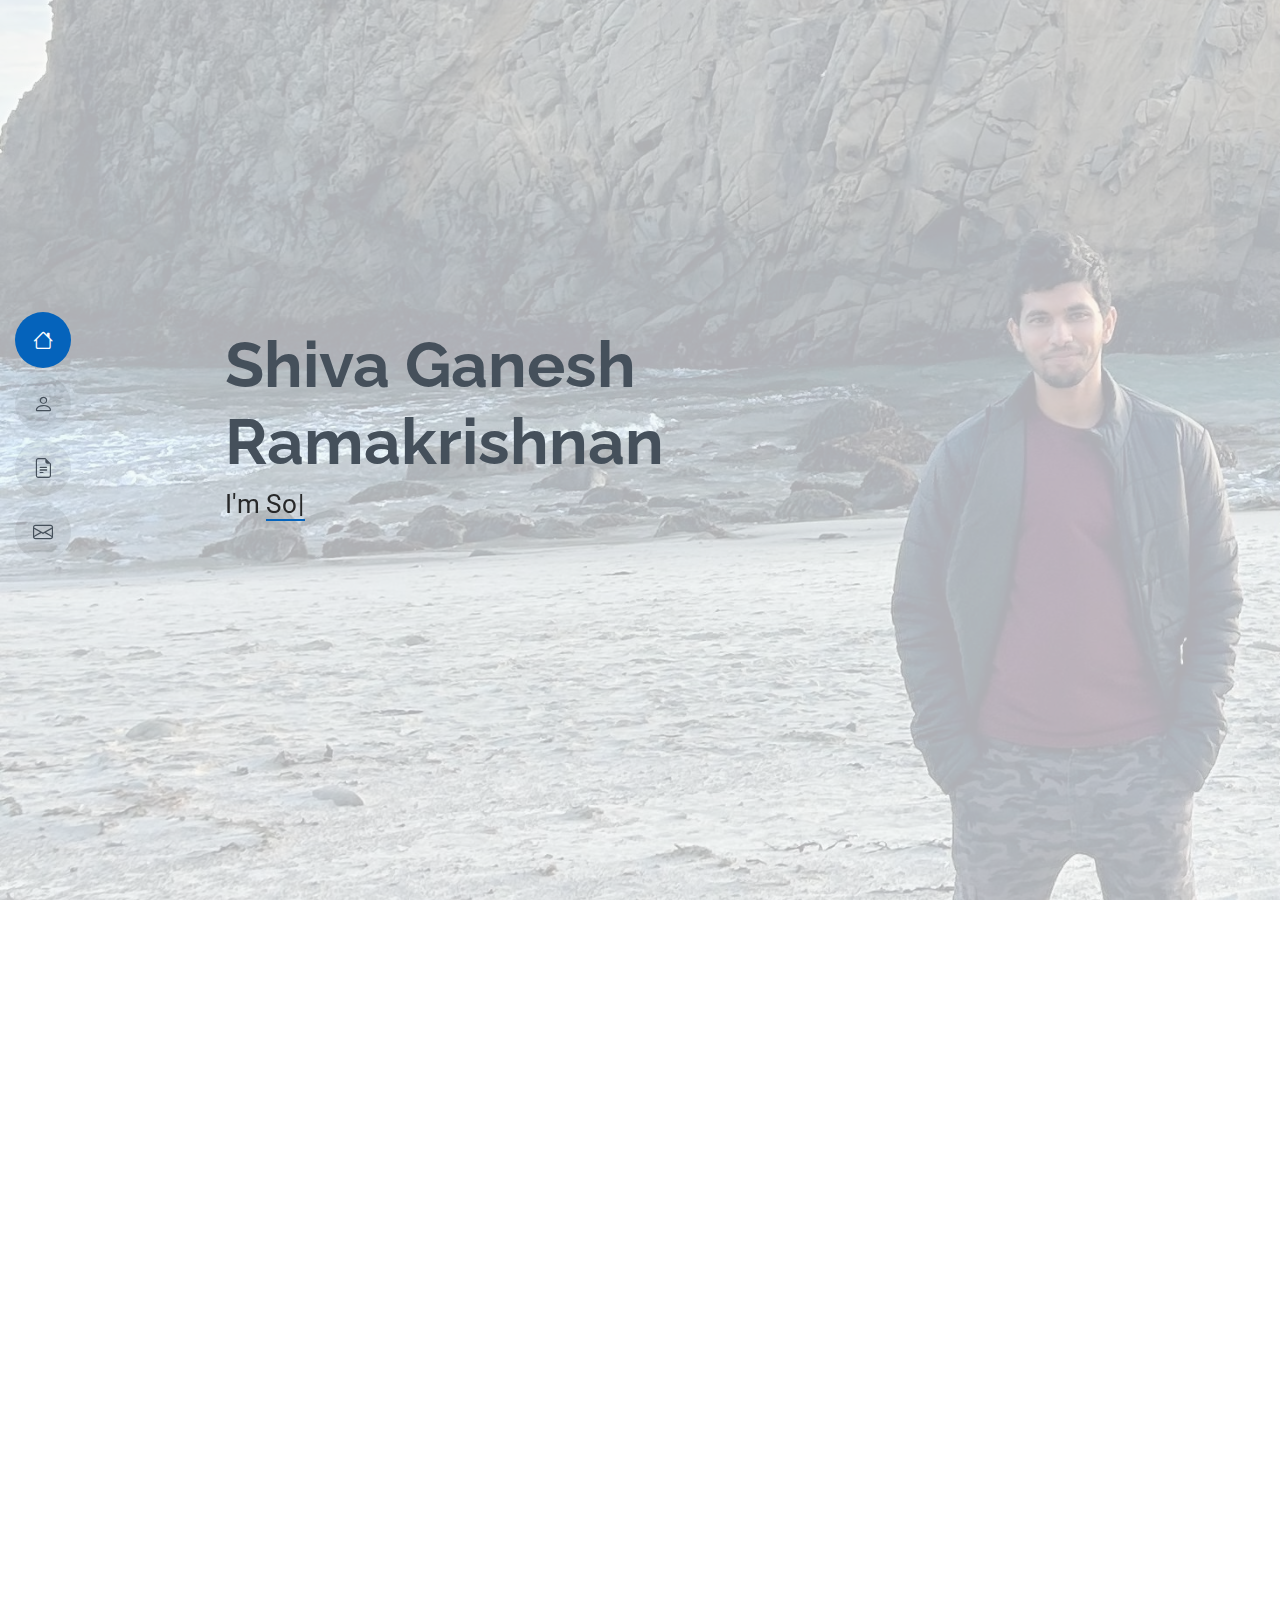
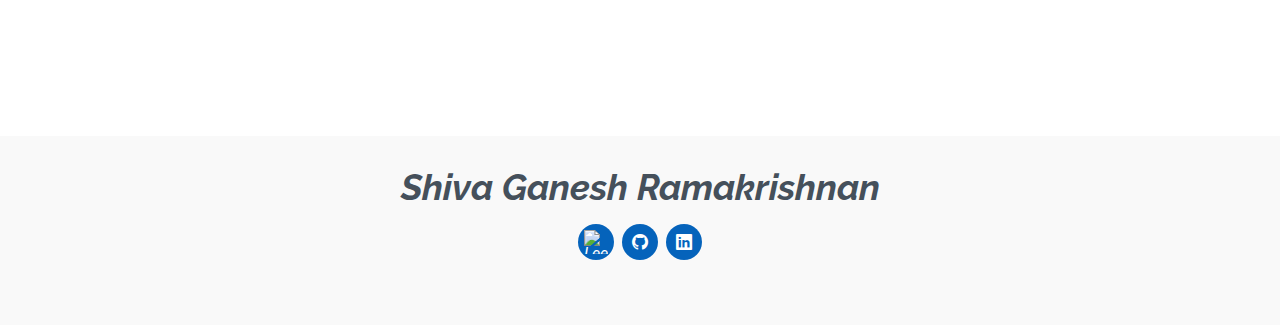
==== commit 0c8e4a8e: "Added technologies used for work experience" ====
--- a/index.html
+++ b/index.html
@@ -338,6 +338,7 @@
                   joins, and unique MAC IDs for the NAC team.</li>
                 <li>Reduced log analysis and retrieval time from 5+ minutes to under 60 seconds, significantly boosting engineering productivity
                   and security monitoring.</li>
+                <li>Technologies Used: Python (Flask), AWS (Lambda, Cloudwatch, S3, API Gateway, IAM, EC2)</li>
               </ul>
             </div>
 
@@ -354,6 +355,7 @@
                 <li>Improved automation efficiency by 10-12% using Jenkins, reducing manual effort in software deployment processes.</li>
                 <li>Debugged and optimized CI/CD pipeline failures ensuring seamless deployment of services in production environments.</li>
                 <li>Resolved critical bugs in 10+ JavaScript-based frontend features by collaborating with testers, utilizing Angular</li>
+                <li>Technologies Used: Java (Spring Boot), Javascript (Angular), Jenkins, Openshift, PostgreSQL, MongoDB</li>
               </ul>
             </div>
             
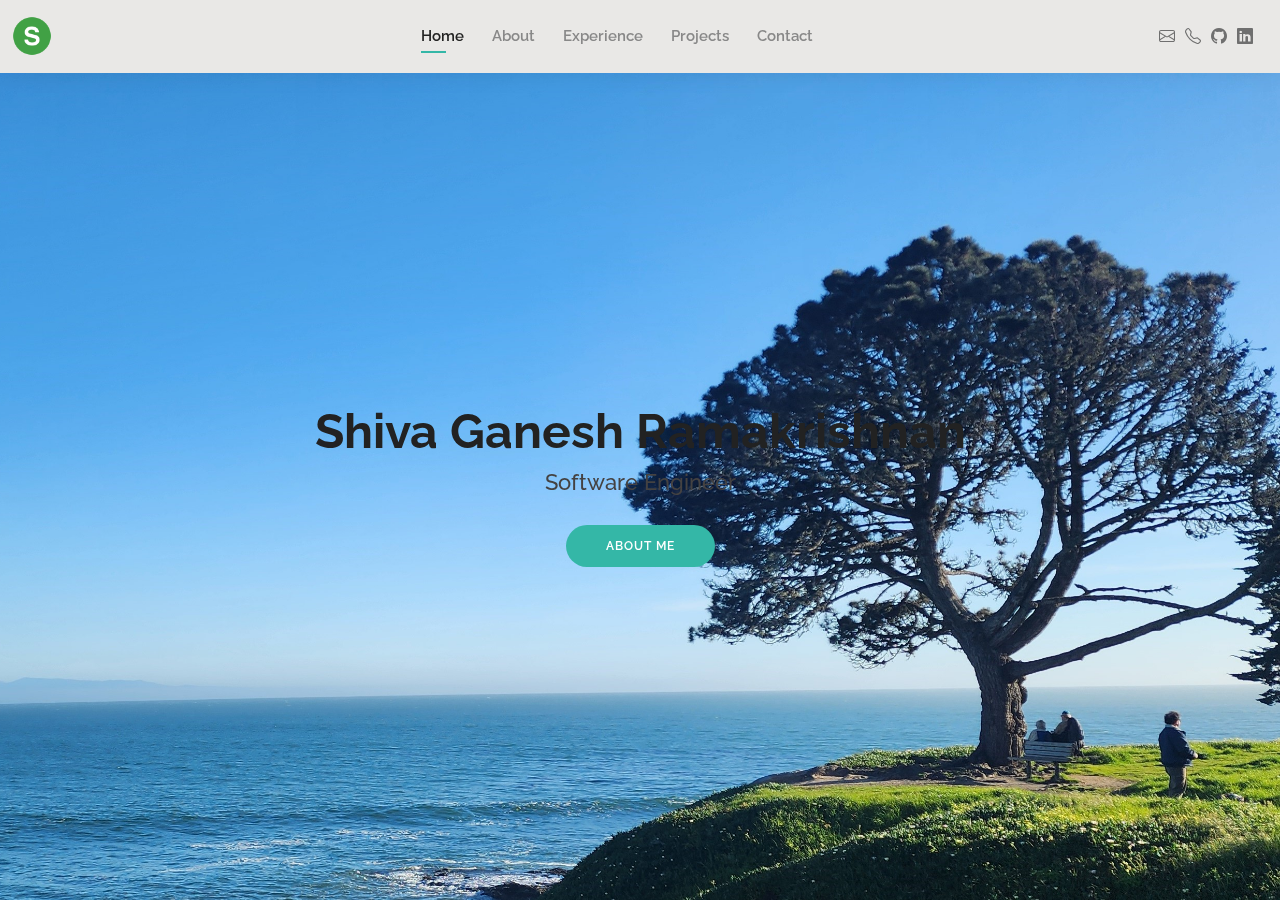
==== commit f83e6847: "Added target=blank" ====
--- a/index.html
+++ b/index.html
@@ -4,607 +4,76 @@
 <head>
   <meta charset="utf-8">
   <meta content="width=device-width, initial-scale=1.0" name="viewport">
-  <title>Portfolio - Shiva</title>
+
+  <title>Shiva Ganesh Ramakrishnan - Portfolio</title>
   <meta content="" name="description">
   <meta content="" name="keywords">
 
-  <!-- Favicons -->
   <link href="assets/img/favicon.png" rel="icon">
   <link href="assets/img/apple-touch-icon.png" rel="apple-touch-icon">
 
-  <!-- Fonts -->
-  <link href="https://fonts.googleapis.com" rel="preconnect">
-  <link href="https://fonts.gstatic.com" rel="preconnect" crossorigin>
-  <link href="https://fonts.googleapis.com/css2?family=Roboto:ital,wght@0,100;0,300;0,400;0,500;0,700;0,900;1,100;1,300;1,400;1,500;1,700;1,900&family=Poppins:ital,wght@0,100;0,200;0,300;0,400;0,500;0,600;0,700;0,800;0,900;1,100;1,200;1,300;1,400;1,500;1,600;1,700;1,800;1,900&family=Raleway:ital,wght@0,100;0,200;0,300;0,400;0,500;0,600;0,700;0,800;0,900;1,100;1,200;1,300;1,400;1,500;1,600;1,700;1,800;1,900&display=swap" rel="stylesheet">
+  <link href="https://fonts.googleapis.com/css?family=Open+Sans:300,300i,400,400i,600,600i,700,700i|Raleway:300,300i,400,400i,500,500i,600,600i,700,700i|Poppins:300,300i,400,400i,500,500i,600,600i,700,700i" rel="stylesheet">
 
-  <!-- Vendor CSS Files -->
+  <link href="assets/vendor/aos/aos.css" rel="stylesheet">
   <link href="assets/vendor/bootstrap/css/bootstrap.min.css" rel="stylesheet">
   <link href="assets/vendor/bootstrap-icons/bootstrap-icons.css" rel="stylesheet">
-  <link href="assets/vendor/aos/aos.css" rel="stylesheet">
+  <link href="assets/vendor/boxicons/css/boxicons.min.css" rel="stylesheet">
   <link href="assets/vendor/glightbox/css/glightbox.min.css" rel="stylesheet">
   <link href="assets/vendor/swiper/swiper-bundle.min.css" rel="stylesheet">
 
-  <!-- Main CSS File -->
-  <link href="assets/css/main.css" rel="stylesheet">
-
+  <link href="assets/css/style.css" rel="stylesheet">
 </head>
 
-<body class="index-page">
+<body>
 
-  <header id="header" class="header d-flex flex-column justify-content-center">
+  <header id="header" class="fixed-top">
+    <div class="container-fluid d-flex justify-content-between align-items-center">
 
-    <i class="header-toggle d-xl-none bi bi-list"></i>
+      <a href="index.html" class="logo"><img src="assets/img/favicon.png" alt="" class="img-fluid"></a>
 
-    <nav id="navmenu" class="navmenu">
-      <ul>
-        <li><a href="#hero" class="active"><i class="bi bi-house navicon"></i><span>Home</span></a></li>
-        <li><a href="#about"><i class="bi bi-person navicon"></i><span>About</span></a></li>
-        <li><a href="#resume"><i class="bi bi-file-earmark-text navicon"></i><span>Resume</span></a></li>        
-        <li><a href="#contact"><i class="bi bi-envelope navicon"></i><span>Contact</span></a></li>
-      </ul>
-    </nav>
+
+      <nav id="navbar" class="navbar order-last order-lg-0">
+        <ul>
+          <li><a class="active" href="index.html">Home</a></li>
+          <li><a href="about.html">About</a></li>
+          <li><a href="experience.html">Experience</a></li>
+          <li><a href="projects.html">Projects</a></li>
+          <li><a href="contact.html">Contact</a></li>
+        </ul>
+        <i class="bi bi-list mobile-nav-toggle"></i>
+      </nav>
+
+      <div class="header-social-links">
+        <a href="mailto:sganeshr@ucsc.edu" class="email"><i class="bi bi-envelope"></i></a>
+        <a href="tel:+18318694229" class="telephone"><i class="bi bi-telephone"></i></a>
+        <a target="_blank" href="https://www.github.com/shiva-ganesh-ramakrishnan" class="github"><i class="bi bi-github"></i></a>
+        <a target="_blank" href="https://www.linkedin.com/in/shiva-ganesh-ramakrishnan/" class="linkedin"><i class="bi bi-linkedin"></i></i></a>        
+      </div>
+
+    </div>
 
   </header>
 
-  <main class="main">
+  <section id="hero" class="d-flex align-items-center">
+    <div class="container d-flex flex-column align-items-center" data-aos="zoom-in" data-aos-delay="100">
+      <h1>Shiva Ganesh Ramakrishnan</h1>
+      <h2>Software Engineer</h2>
+      <a href="about.html" class="btn-about">About Me</a>
+    </div>
+  </section>
 
-    <!-- Hero Section -->
-    <section id="hero" class="hero section light-background">
+  <div id="preloader"></div>
+  <a href="#" class="back-to-top d-flex align-items-center justify-content-center"><i class="bi bi-arrow-up-short"></i></a>
 
-      <img src="assets/img/hero-bg.jpg" alt="">
-
-      <div class="container" data-aos="zoom-out">
-        <div class="row justify-content-center">
-          <div class="col-lg-9">
-            <h2>Shiva Ganesh Ramakrishnan</h2>
-            <p>I'm <span class="typed" data-typed-items="Software Engineer, Graduate Student, CS Enthusiast">Designer</span><span class="typed-cursor typed-cursor--blink" aria-hidden="true"></span></p>
-            <div class="social-links">              
-              <a href="https://www.linkedin.com/in/shiva-ganesh-ramakrishnan/" class="linkedin"><i class="bx bxl-linkedin"></i></a>
-              <a href="https://github.com/shiva-ganesh-ramakrishnan" class="google-plus"><i class="bx bxl-github"></i></a>
-            </div>
-          </div>
-        </div>
-      </div>
-
-    </section><!-- /Hero Section -->
-
-    <!-- About Section -->
-    <section id="about" class="about section">
-
-      <!-- Section Title -->
-      <div class="container section-title" data-aos="fade-up">
-        <h2>About</h2>
-        <p>Computers at low level is binary; This fascination of how the world changed due to this evolution from binary is the reason why my life went into exploring the science behind computers.</p>
-      </div><!-- End Section Title -->
-
-      <div class="container" data-aos="fade-up" data-aos-delay="100">
-
-        <div class="row gy-4 justify-content-center">
-          <div class="col-lg-4">
-            <img src="assets/img/profile-img.jpg" class="img-fluid" alt="">
-          </div>
-          <div class="col-lg-8 content">
-            <h2>Software Engineer &amp; Full-stack Developer</h2>
-            <p class="fst-italic py-3">
-              Professionally I believe learning is a cardinal aspect of life and exploring novel things happening in the tech space always intrigues me. I want to put forward my experiences not just for the path & knowledge I covered but also for ability in me to learn these tools & newer tech in future.
-            </p>
-            <div class="row">
-              <div class="col-lg-6">
-                <ul>
-                  <li><i class="bi bi-chevron-right"></i> <strong>Birthday:</strong> <span>7 June 2000</span></li>                  
-                  <li><i class="bi bi-chevron-right"></i> <strong>Phone:</strong> <span>+1(831)869-4229</span></li>
-                  <li><i class="bi bi-chevron-right"></i> <strong>City:</strong> <span>Fremont, CA, USA</span></li>
-                </ul>
-              </div>
-              <div class="col-lg-6">
-                <ul>
-                  <li><i class="bi bi-chevron-right"></i> <strong>Age:</strong> <span>25</span></li>
-                  <li><i class="bi bi-chevron-right"></i> <strong>Degree:</strong> <span>Master</span></li>
-                  <li><i class="bi bi-chevron-right"></i> <strong>Email:</strong> <span>shivarkrish17@gmail.com</span></li>                  
-                </ul>
-              </div>
-            </div>
-            <p class="py-3">
-              I would like to portray myself as a technology enthusiast who is always willing to learn, grow, evolve and keep myself updated with recent happenings in the tech world. I am highly intrigued towards the potentiality of what raw data can transform into and I am willing to be one of the solution architects to work around, strategize and efficiently transform this data driven environment into useful information. I have professional experience working on Platforms Engineering space in creating, analysis, enriching and reliable persistence of data.
-            </p>
-          </div>
-        </div>
-
-      </div>
-
-    </section><!-- /About Section -->
-
-    <!-- Stats Section
-    <section id="stats" class="stats section">
-
-      <div class="container" data-aos="fade-up" data-aos-delay="100">
-
-        <div class="row gy-4">
-
-          <div class="col-lg-3 col-md-6 d-flex flex-column align-items-center">
-            <i class="bi bi-emoji-smile"></i>
-            <div class="stats-item">
-              <span data-purecounter-start="0" data-purecounter-end="232" data-purecounter-duration="1" class="purecounter"></span>
-              <p>Happy Clients</p>
-            </div>
-          </div><!-- End Stats Item
-
-          <div class="col-lg-3 col-md-6 d-flex flex-column align-items-center">
-            <i class="bi bi-journal-richtext"></i>
-            <div class="stats-item">
-              <span data-purecounter-start="0" data-purecounter-end="521" data-purecounter-duration="1" class="purecounter"></span>
-              <p>Projects</p>
-            </div>
-          </div><!-- End Stats Item 
-
-          <div class="col-lg-3 col-md-6 d-flex flex-column align-items-center">
-            <i class="bi bi-headset"></i>
-            <div class="stats-item">
-              <span data-purecounter-start="0" data-purecounter-end="1463" data-purecounter-duration="1" class="purecounter"></span>
-              <p>Hours Of Support</p>
-            </div>
-          </div><!-- End Stats Item 
-
-          <div class="col-lg-3 col-md-6 d-flex flex-column align-items-center">
-            <i class="bi bi-people"></i>
-            <div class="stats-item">
-              <span data-purecounter-start="0" data-purecounter-end="15" data-purecounter-duration="1" class="purecounter"></span>
-              <p>Hard Workers</p>
-            </div>
-          </div><!-- End Stats Item 
-
-        </div>
-
-      </div>
-
-    </section><!-- /Stats Section -->
-
-    <!-- Skills Section -->
-    <section id="skills" class="skills section-bg">
-      <div class="container" data-aos="fade-up">
-
-        <div class="section-title">
-          <h2>Skills</h2>
-        </div>
-
-        <div class="row skills-content">
-          <div class="row">
-            <div class="col-lg-8">
-              <ul>
-                 
-
-
- 
-
-
-                <li><i class="bi bi-chevron-right"></i> <strong>Networking Tech & Protocols:</strong> <span>TCP, UDP, Software Defined Networking (SDN), OSI, L2/L3/L4 protocols, OSPF, Mininet, Wireshark</span></li>
-                <li><i class="bi bi-chevron-right"></i> <strong>Languages:</strong> <span>Java, Python, JavaScript, GoLang, SQL, HTML, CSS</span></li>
-                <li><i class="bi bi-chevron-right"></i> <strong>Cloud Platforms:</strong> <span>Amazon Web Services, Openshift</span></li>
-                <li><i class="bi bi-chevron-right"></i> <strong>Libraries and Frameworks:</strong> <span>Spring Boot, React, Git, Node.js, Kubernetes, TensorFlow, PyTorch, Pandas, Artifactory</span></li>
-                <li><i class="bi bi-chevron-right"></i> <strong>Tools:</strong> <span>Gitlab, Docker, Jupyter Notebook, Bitbucket, CI/CD, Jenkins, Terraform</span></li>
-                <li><i class="bi bi-chevron-right"></i> <strong>Database:</strong> <span>MySQL, MongoDB, PostGreSQL, Cassandra</span></li>
-                <li><i class="bi bi-chevron-right"></i> <strong>Testing:</strong> <span>Junit - Mockito (Unit testing), Cucumber (Functional testing)</span></li>
-                <li><i class="bi bi-chevron-right"></i> <strong>Machine Learning libraries:</strong> <span>TensorFlow [Keras], scikit-learn, PyTorch </span></li>                
-              </ul>
-            </div>
-            <p>
-              •	Have extensive knowledge and experience on Data handling, backend development, CI/CD and the rest of the processes in the SDLC Lifecycle
-            </br>•	Worked and maintained Scrum/Agile based software methodologies
-            </p>
-            <p>
-              
-            </p>
-            <div class="col-lg-6">
-              <ul>
-                
-                <!-- <li><i class="bi bi-chevron-right"></i> <strong>Freelance:</strong> <span>Available</span></li> -->
-              </ul>
-            </div>
-          </div>
-
-          <!-- <div class="col-lg-6">
-
-            <div class="progress">
-              <span class="skill">HTML <i class="val">100%</i></span>
-              <div class="progress-bar-wrap">
-                <div class="progress-bar" role="progressbar" aria-valuenow="100" aria-valuemin="0" aria-valuemax="100"></div>
-              </div>
-            </div>
-
-            <div class="progress">
-              <span class="skill">CSS <i class="val">90%</i></span>
-              <div class="progress-bar-wrap">
-                <div class="progress-bar" role="progressbar" aria-valuenow="90" aria-valuemin="0" aria-valuemax="100"></div>
-              </div>
-            </div>
-
-            <div class="progress">
-              <span class="skill">JavaScript <i class="val">75%</i></span>
-              <div class="progress-bar-wrap">
-                <div class="progress-bar" role="progressbar" aria-valuenow="75" aria-valuemin="0" aria-valuemax="100"></div>
-              </div>
-            </div>
-
-          </div>
-
-          <div class="col-lg-6">
-
-            <div class="progress">
-              <span class="skill">PHP <i class="val">80%</i></span>
-              <div class="progress-bar-wrap">
-                <div class="progress-bar" role="progressbar" aria-valuenow="80" aria-valuemin="0" aria-valuemax="100"></div>
-              </div>
-            </div>
-
-            <div class="progress">
-              <span class="skill">WordPress/CMS <i class="val">90%</i></span>
-              <div class="progress-bar-wrap">
-                <div class="progress-bar" role="progressbar" aria-valuenow="90" aria-valuemin="0" aria-valuemax="100"></div>
-              </div>
-            </div>
-
-            <div class="progress">
-              <span class="skill">Photoshop <i class="val">55%</i></span>
-              <div class="progress-bar-wrap">
-                <div class="progress-bar" role="progressbar" aria-valuenow="55" aria-valuemin="0" aria-valuemax="100"></div>
-              </div>
-            </div>
-
-          </div> -->
-
-        </div>
-
-      </div>
-    </section><!-- End Skills Section -->
-
-    <!-- ======= Resume Section ======= -->
-    <section id="resume" class="resume">
-      <div class="container" data-aos="fade-up">
-
-        <div class="section-title">
-          <h2>Resume</h2>
-          <p></p>
-        </div>
-
-        <div class="row">
-          <div class="col-lg-6">
-            <h3 class="resume-title">Summary</h3>
-            <div class="resume-item pb-0">
-              <h4>Shiva Ganesh Ramakrishnan</h4>
-              <p><em>Software Engineer with 2+ years of professional work experience.  I put forward all my associated experience and skills with 
-                due qualities of dedication and diligence.</em></p>
-              <ul style="list-style: none;">
-                <li><i class="fa fa-home"></i> 43916 S Moray St, Fremont, CA 94539</li>
-                <li><i class="fa fa-phone"></i> (831) 869-4229</li>
-                <li><i class="fa fa-envelope"></i> shivarkrish17@gmail.com</li>
-                <li><i class="fa fa-envelope"></i> sganeshr@ucsc.edu</li>
-              </ul>
-            </div>
-
-            <h3 class="resume-title">Education</h3>
-            <div class="resume-item">
-              <h4>Master of Science in Computer Science</h4>
-              <h5>2023 - Present</h5>
-              <p><em>University of California, Santa Cruz, CA</em></p>
-              <p><em>GPA: </em>3.64/4.0</p>
-              <p>Course Work: Distributed Systems, Analysis of Algorithms, Artificial Intelligence, Applied Bayesian Statistics, Machine Learning</p>
-            </div>
-            <div class="resume-item">
-              <h4>Bachelor of Technology in Information Technology</h4>
-              <h5>2017 - 2021</h5>
-              <p><em>PSG College of Technology, Anna University, India</em></p>
-              <p><em>GPA: </em>9.10/10.0</p>
-              <p>Course Work: Advanced Data Structures, Design and analysis of Algorithms, Data Mining, Cloud Computing, Big Data Analytics, Operating systems, Communication Networks, Database Management Systems</p>
-            </div>
-
-            <h3 class="resume-title">Current Involvement</h3>
-            <div class="resume-item">
-              <h4>Graduate Teaching Assistant – (On Campus)</h4>
-              <h5>2023 Oct - Present</h5>
-              <p><em>Baskin School of Engineering, University of California, Santa Cruz, CA</em></p>
-              <p><ul><li>Serving as the TA for the undergraduate course - Introduction to Computer Networks</li>
-                <li>Devised and executed a comprehensive strategic roadmap tailored for 100 students, ensuring structured learning</li>
-                <li>Offered personalized mentorship and guidance in the use of Mininet, upgrading students' practical skills in network testing </li>
-                Technologies:  Python, Linux, Wireshark, Mininet</p>
-              </ul>
-            </div>
-            <div>
-
-            </div>
-            <!-- <div class="resume-item">
-              <h4>Bachelor of Technology in Information Technology</h4>
-              <h5>2017 - 2021</h5>
-              <p><em>PSG College of Technology, Anna University, India</em></p>
-              <p><em>GPA: 9.19/10.0</em></p>
-              <p>Course Work: Advanced Data Structures, Design and analysis of Algorithms, Data Mining, Cloud Computing, Big Data Analytics, Operating systems, Communication Networks, Database Management Systems</p>
-            </div> -->
-          </div>
-          
-          <div class="col-lg-6">
-            <h3 class="resume-title">Professional Experience</h3>
-
-            <div class="resume-item">
-              <h4>SWE Intern</h4>
-              <h5>2024 July - 2024 September</h5>
-              <p><em>Juniper Networks, Cupertino, CA </em></p>
-              <ul>
-                <li>Developed a Slack bot with RESTful APIs in Python Flask to automate MFA-based authentication for AWS access, reducing
-                  manual authentication time by 80%.</li>
-                <li>Optimized backend log processing for 100,000+ log files per request, extracting only 5-10% of relevant log lines and
-                  automatically generating detailed reports.</li>
-                <li>Engineered an AWS S3-based log export mechanism, overcoming boto3's 1MB data transfer limit by automatically uploading
-                  large log files and returning secure pre-signed URLs.</li>
-                <li>Automated statistical reporting for 25+ organizations, generating insights on successful logins, failed attempts, new device
-                  joins, and unique MAC IDs for the NAC team.</li>
-                <li>Reduced log analysis and retrieval time from 5+ minutes to under 60 seconds, significantly boosting engineering productivity
-                  and security monitoring.</li>
-                <li>Technologies Used: Python (Flask), AWS (Lambda, Cloudwatch, S3, API Gateway, IAM, EC2)</li>
-              </ul>
-            </div>
-
-
-            <div class="resume-item">
-              <h4>Software Engineer</h4>
-              <h5>2021 July- 2023 August</h5>
-              <p><em>Citibank, Chennai, India </em></p>
-              <ul>
-                <li>Migrated 15+ Fusion Commercial applications from PCF to OpenShift to optimize cloud and storage infrastructure for
-                  improved scalability and performance.</li>
-                <li>Designed and delivered REST APIs using Spring Boot and Java, integrating Hibernate and PostgreSQL to facilitate seamless
-                  communication with multiple backend services while ensuring efficient ORM-based data management.</li>
-                <li>Improved automation efficiency by 10-12% using Jenkins, reducing manual effort in software deployment processes.</li>
-                <li>Debugged and optimized CI/CD pipeline failures ensuring seamless deployment of services in production environments.</li>
-                <li>Resolved critical bugs in 10+ JavaScript-based frontend features by collaborating with testers, utilizing Angular</li>
-                <li>Technologies Used: Java (Spring Boot), Javascript (Angular), Jenkins, Openshift, PostgreSQL, MongoDB</li>
-              </ul>
-            </div>
-            
-            <div class="resume-item">
-              <h4>Backend Developer Intern</h4>
-              <h5>2019 November - 2019 December</h5>
-              <p><em>AppViewX Technologies Inc., Coimbatore, India </em></p>
-              <ul>
-                <li>Implemented Python script to convert JSON fields to YAML and transformed it into a REST API. Helped defining swagger for the API.
-                  </li>
-                <li> Utilized Terraform configuration management platform to perform CRUD operations on cloud resources ensuring compliance with infrastructure
-                  as code (IaC).
-                  </li>
-              </ul>
-            </div>
-          </div>
-        </div>
-        <h3 class="resume-title">Project & Presentation</h3>
-
-        <div class="resume-item">
-          <h4>Implementation of CHORD protocol</h4>
-          <h5>2025 January - 2025 February</h5>
-          <p><em><a target="_blank" href="https://github.com/shiva-ganesh-ramakrishnan/Diabetic-Retinopathy-Detection" class="button large">Link to the project</a></em></p>
-          <p><em>Description: Designed a distributed hash table as described in the paper: CHORD - A Scalable Peer-to-peer Lookup Protocol
-            for Internet Applications, that does lookups with a complexity of O(log^2 n)</p>
-          <p><em>Technologies used: C++</p>
-        </div>
-
-        <div class="resume-item">
-          <h4>ExpressBlog</h4>
-          <h5>2025 January - 2025 March</h5>
-          <p><em><a target="_blank" href="https://github.com/shiva-ganesh-ramakrishnan/Express-Blog" class="button large">Link to the project</a></em></p>
-          <p><em>Description: Devised a full-stack blog application using the MERN stack with secure user authentication via bcrypt and JWT, supporting
-            up to 10,000 users, and handling CRUD operations</p>
-          <p><em>Technologies used: Javascript, MongoDB, Express.js, React, Node.js</p>
-        </div>        
-        
-        <div class="resume-item">
-          <h4>Customer Relationship Management System</h4>
-          <h5>2024 May - 2024 June</h5>
-          <p><em><a target="_blank" href="https://github.com/shiva-ganesh-ramakrishnan/Diabetic-Retinopathy-Detection" class="button large">Link to the project</a></em></p>
-          <p><em>Description: Engineered a comprehensive CRM tool, deploying over 20 APIs for seamless data operations, improving customer
-            management, data integrity, and performance optimization.</p>
-          <p><em>Technologies used: Java, Spring Boot, Hibernate, MySQL</p>
-        </div>
-        
-
-        <div class="resume-item">
-          <h4>JSON-To-XML Compiler</h4>
-          <h5>2024 February - 2024 March</h5>
-          <p><em><a target="_blank" href="https://github.com/shiva-ganesh-ramakrishnan/json-to-xml-parse-and-compile" class="button large">Link to the project</a></em></p>
-          <p><em>Description: This project revolves around creating an intermediate representation parser using Python Lex Yacc (PLY) that parses a JSON document and returns an XML document as output. The parser also handles special cases where there are duplicate keys in the same JSON object.</p>
-          <p><em>Technologies used: Python, JSON, XML, Lex, Yacc, PLY</p>
-        </div>
-        
-        <div class="resume-item">
-          <h4>Santa Cruz Crime Report Tool</h4>
-          <h5>2024 October - 2024 November</h5>
-          <p><em><a target="_blank" href="https://github.com/shiva-ganesh-ramakrishnan/Santa-Cruz-Crime-Report-Tool" class="button large">Link to the project</a></em></p>
-          <p><em>Description: Performed exploratory data analysis on crime data in Santa Cruz, CA., generating statistical insights and formulating my own "Crime map" of Santa Cruz</p>
-          <p><em>Technologies used: Python, Pandas, Requests, BeautifulSoup, Matplotlib, Seaborn</p>
-        </div>
-
-        <div class="resume-item">
-          <h4>Diagnosis of Diabetic Retinopathy using Retinal Fundus Images</h4>
-          <h5>2020 September - 2020 December</h5>
-          <p><em><a target="_blank" href="https://github.com/shiva-ganesh-ramakrishnan/Diabetic-Retinopathy-Detection" class="button large">Link to the project</a></em></p>
-          <p><em>Description: This is a deep learning project which uses deep neural networks for classification of retinal fundus images as one of the levels of Diabetic Retinopathy</p>
-          <p><em>Technologies used: Python, Keras, TensorFlow, Pandas, NumPy, CV2, PIL</p>
-        </div>        
-            
-      </div>
-    </section><!-- End Resume Section -->
-
-    <!-- Testimonials Section -->
-    <section id="testimonials" class="testimonials section">
-
-      <!-- Section Title -->
-      <div class="container section-title" data-aos="fade-up">
-        <h2>Testimonials</h2>
-        <p>A couple of LinkedIn recommendations from my previous employers</p>
-      </div><!-- End Section Title -->
-
-      <div class="container" data-aos="fade-up" data-aos-delay="100">
-
-        <div class="swiper init-swiper">
-          <script type="application/json" class="swiper-config">
-            {
-              "loop": true,
-              "speed": 600,
-              "autoplay": {
-                "delay": 5000
-              },
-              "slidesPerView": "auto",
-              "pagination": {
-                "el": ".swiper-pagination",
-                "type": "bullets",
-                "clickable": true
-              }
-            }
-          </script>
-          <div class="swiper-wrapper">
-
-            <div class="swiper-slide">
-              <div class="testimonial-item">
-                <div class="row gy-4 justify-content-center">
-                  <div class="col-lg-6">
-                    <div class="testimonial-content">
-                      <p>
-                        <i class="bi bi-quote quote-icon-left"></i>
-                        <span>Shiva worked as intern at Juniper Mist 2024 Summer and he was able to quickly understand the cloud infrastructure and come up with a value added feature for our cloud ops. He is a quick learner, has excellent attitude and communicates very well. He is able to adopt to fast paced environment and embrace any requirement changes swiftly. He is an asset to any cloud ops team.</span>
-                        <i class="bi bi-quote quote-icon-right"></i>
-                      </p>
-                      <h3>Natarajan Manthiramoorthy</h3>
-                      <h4>Engineering Director @ Juniper Networks</h4>
-                    </div>
-                  </div>
-                  <div class="col-lg-2 text-center">
-                    <img src="assets/img/testimonial-no-picture.jpeg" class="img-fluid testimonial-img" alt="">
-                  </div>
-                </div>
-              </div>
-            </div><!-- End testimonial item -->
-
-            <div class="swiper-slide">
-              <div class="testimonial-item">
-                <div class="row gy-4 justify-content-center">
-                  <div class="col-lg-6">
-                    <div class="testimonial-content">
-                      <p>
-                        <i class="bi bi-quote quote-icon-left"></i>
-                        <span>Shiva has been an invaluable addition to Citi. He is a self-starter and analyses the problem well and comes up with a holistic solution. I really enjoy his thought process around building longterm sustainable and scalable solutions. He is someone whom we can rely on getting the job done and more. He has incredible energy and passion to learn new technology. If there was a new task then Shiva's name will be there in the list. He has proven it right through his hard work and dedication. He would be an asset to any team. Hope you will continue the good work wherever you go. All the best man.</span>
-                        <i class="bi bi-quote quote-icon-right"></i>
-                      </p>
-                      <h3>Chinmaya Kumar Padhi</h3>
-                      <h4>Senior Vice-President @ Citi India</h4>
-                    </div>
-                  </div>
-                  <div class="col-lg-2 text-center">
-                    <img src="assets/img/testimonial-no-picture.jpeg" class="img-fluid testimonial-img" alt="">
-                  </div>
-                </div>
-              </div>
-            </div><!-- End testimonial item -->
-
-
-
-
-          </div>
-          <div class="swiper-pagination"></div>
-        </div>
-
-      </div>
-
-    </section><!-- /Testimonials Section -->
-
-<!-- Contact Section -->
-<section id="contact" class="contact">
-  <div class="container" data-aos="fade-up">
-
-    <div class="section-title">
-      <h2>Contact</h2>
-    </div>
-
-    <div class="row mt-1">
-      <div class="col-lg-8 mx-auto">
-        <div class="info">
-          
-          <!-- First Row: Labels -->
-          <div class="row text-center fw-bold">
-            <div class="col-md-4">
-              <i class="bi bi-geo-alt"></i>
-              <h4>Location</h4>
-            </div>
-            <div class="col-md-4">
-              <i class="bi bi-envelope"></i>
-              <h4>Email</h4>
-            </div>
-            <div class="col-md-4">
-              <i class="bi bi-phone"></i>
-              <h4>Call</h4>
-            </div>
-          </div>
-
-          <!-- Second Row: Values -->
-          <div class="row text-center mt-2">
-            <div class="col-md-4">
-              <p>43916 S Moray St, Fremont, CA 94539</p>
-            </div>
-            <div class="col-md-4">
-              <p>shivarkrish17@gmail.com</p>
-            </div>
-            <div class="col-md-4">
-              <p>+1 831-869-4229</p>
-            </div>
-          </div>
-
-        </div>
-      </div>
-    </div>
-
-  </div>
-</section>
-<!-- End Contact Section -->
-
-
-  </main>
-
-  <footer id="footer" class="footer position-relative light-background">
-    <div class="container">
-      <h3 class="sitename">Shiva Ganesh Ramakrishnan</h3>
-      <div class="social-links d-flex justify-content-center">        
-        <a href="https://leetcode.com/shivarkrish18/" target="_blank">
-          <img src="https://upload.wikimedia.org/wikipedia/commons/1/19/LeetCode_logo_black.png" 
-               alt="LeetCode" width="24" height="24">
-        </a>
-        <a a target="_blank" href="https://www.github.com/shiva-ganesh-ramakrishnan"><i class="bi bi-github"></i></a>
-        <a a target="_blank" href="https://www.linkedin.com/in/shiva-ganesh-ramakrishnan"><i class="bi bi-linkedin"></i></a>
-      </div>
-      <div class="container">
-        <div class="credits">
-          <!-- All the links in the footer should remain intact. -->
-          <!-- You can delete the links only if you've purchased the pro version. -->
-          <!-- Licensing information: https://bootstrapmade.com/license/ -->
-          <!-- Purchase the pro version with working PHP/AJAX contact form: [buy-url] -->          
-        </div>
-      </div>
-    </div>
-  </footer>
-
-  <!-- Scroll Top -->
-  <a href="#" id="scroll-top" class="scroll-top d-flex align-items-center justify-content-center"><i class="bi bi-arrow-up-short"></i></a>
-
-  <!-- Preloader -->
-  <div id="preloader"></div>
-
-  <!-- Vendor JS Files -->
+  <script src="assets/vendor/purecounter/purecounter_vanilla.js"></script>
+  <script src="assets/vendor/aos/aos.js"></script>
   <script src="assets/vendor/bootstrap/js/bootstrap.bundle.min.js"></script>
-  <script src="assets/vendor/php-email-form/validate.js"></script>
-  <script src="assets/vendor/aos/aos.js"></script>
-  <script src="assets/vendor/typed.js/typed.umd.js"></script>
-  <script src="assets/vendor/purecounter/purecounter_vanilla.js"></script>
-  <script src="assets/vendor/waypoints/noframework.waypoints.js"></script>
   <script src="assets/vendor/glightbox/js/glightbox.min.js"></script>
-  <script src="assets/vendor/imagesloaded/imagesloaded.pkgd.min.js"></script>
   <script src="assets/vendor/isotope-layout/isotope.pkgd.min.js"></script>
   <script src="assets/vendor/swiper/swiper-bundle.min.js"></script>
+  <script src="assets/vendor/waypoints/noframework.waypoints.js"></script>
+  <script src="assets/vendor/php-email-form/validate.js"></script>
 
-  <!-- Main JS File -->
   <script src="assets/js/main.js"></script>
 
 </body>
--- a/assets/css/style.css
+++ b/assets/css/style.css
@@ -0,0 +1,1354 @@
+
+/*--------------------------------------------------------------
+# General
+--------------------------------------------------------------*/
+body {
+  font-family: "Open Sans", sans-serif;
+  color: #444444;
+}
+
+a {
+  color: #34b7a7;
+  text-decoration: none;
+}
+
+a:hover {
+  color: #51cdbe;
+  text-decoration: none;
+}
+
+h1,
+h2,
+h3,
+h4,
+h5,
+h6 {
+  font-family: "Raleway", sans-serif;
+}
+
+#main {
+  margin-top: 50px;
+}
+
+@media (max-width: 992px) {
+  #main {
+    margin-top: 30px;
+  }
+}
+
+/*--------------------------------------------------------------
+# Preloader
+--------------------------------------------------------------*/
+#preloader {
+  position: fixed;
+  top: 0;
+  left: 0;
+  right: 0;
+  bottom: 0;
+  z-index: 9999;
+  overflow: hidden;
+  background: #fff;
+}
+
+#preloader:before {
+  content: "";
+  position: fixed;
+  top: calc(50% - 30px);
+  left: calc(50% - 30px);
+  border: 6px solid #34b7a7;
+  border-top-color: #dcf5f2;
+  border-radius: 50%;
+  width: 60px;
+  height: 60px;
+  animation: animate-preloader 1s linear infinite;
+}
+
+@keyframes animate-preloader {
+  0% {
+    transform: rotate(0deg);
+  }
+
+  100% {
+    transform: rotate(360deg);
+  }
+}
+
+/*--------------------------------------------------------------
+# Back to top button
+--------------------------------------------------------------*/
+.back-to-top {
+  position: fixed;
+  visibility: hidden;
+  opacity: 0;
+  right: 15px;
+  bottom: 15px;
+  z-index: 996;
+  background: #34b7a7;
+  width: 40px;
+  height: 40px;
+  border-radius: 50px;
+  transition: all 0.4s;
+}
+
+.back-to-top i {
+  font-size: 24px;
+  color: #fff;
+  line-height: 0;
+}
+
+.back-to-top:hover {
+  background: #49cbbb;
+  color: #fff;
+}
+
+.back-to-top.active {
+  visibility: visible;
+  opacity: 1;
+}
+
+/*--------------------------------------------------------------
+# Header
+--------------------------------------------------------------*/
+#header {
+  background: #e9e8e6;
+  box-shadow: 0px 0px 25px 0 rgba(0, 0, 0, 0.08);
+  z-index: 997;
+  padding: 15px 0;
+}
+
+#header .logo {
+  font-size: 32px;
+  margin: 0;
+  padding: 0;
+  line-height: 1;
+  font-weight: 400;
+  letter-spacing: 2px;
+  text-transform: uppercase;
+}
+
+#header .logo a {
+  color: #222222;
+}
+
+#header .logo img {
+  max-height: 40px;
+}
+
+@media (max-width: 992px) {
+  #header .logo {
+    font-size: 28px;
+  }
+}
+
+/*--------------------------------------------------------------
+# Header Social Links
+--------------------------------------------------------------*/
+.header-social-links {
+  padding-right: 15px;
+}
+
+.header-social-links a {
+  color: #6f6f6f;
+  padding-left: 6px;
+  display: inline-block;
+  line-height: 0px;
+  transition: 0.3s;
+  font-size: 16px;
+}
+
+.header-social-links a:hover {
+  color: #34b7a7;
+}
+
+/*--------------------------------------------------------------
+# Navigation Menu
+--------------------------------------------------------------*/
+/**
+* Desktop Navigation 
+*/
+.navbar {
+  padding: 0;
+}
+
+.navbar ul {
+  margin: 0;
+  padding: 0;
+  display: flex;
+  list-style: none;
+  align-items: center;
+}
+
+.navbar li {
+  position: relative;
+  padding: 10px 0 10px 28px;
+}
+
+.navbar a,
+.navbar a:focus {
+  display: flex;
+  align-items: center;
+  justify-content: space-between;
+  font-family: "Raleway", sans-serif;
+  font-size: 15px;
+  font-weight: 600;
+  color: #888888;
+  white-space: nowrap;
+  transition: 0.3s;
+  position: relative;
+}
+
+.navbar a i,
+.navbar a:focus i {
+  font-size: 12px;
+  line-height: 0;
+  margin-left: 5px;
+}
+
+.navbar>ul>li>a:before {
+  content: "";
+  position: absolute;
+  width: 0;
+  height: 2px;
+  bottom: -5px;
+  left: 0;
+  background-color: #34b7a7;
+  visibility: hidden;
+  width: 0px;
+  transition: all 0.3s ease-in-out 0s;
+}
+
+.navbar a:hover:before,
+.navbar li:hover>a:before,
+.navbar .active:before {
+  visibility: visible;
+  width: 25px;
+}
+
+.navbar a:hover,
+.navbar .active,
+.navbar .active:focus,
+.navbar li:hover>a {
+  color: #222222;
+}
+
+.navbar .dropdown ul {
+  display: block;
+  position: absolute;
+  left: 14px;
+  top: calc(100% + 30px);
+  margin: 0;
+  padding: 10px 0;
+  z-index: 99;
+  opacity: 0;
+  visibility: hidden;
+  background: #fff;
+  box-shadow: 0px 0px 30px rgba(127, 137, 161, 0.25);
+  transition: 0.3s;
+  border-radius: 4px;
+}
+
+.navbar .dropdown ul li {
+  min-width: 200px;
+  padding: 0;
+}
+
+.navbar .dropdown ul a {
+  padding: 10px 20px;
+  font-size: 15px;
+  text-transform: none;
+  font-weight: 600;
+}
+
+.navbar .dropdown ul a i {
+  font-size: 12px;
+}
+
+.navbar .dropdown ul a:hover,
+.navbar .dropdown ul .active:hover,
+.navbar .dropdown ul li:hover>a {
+  color: #34b7a7;
+}
+
+.navbar .dropdown:hover>ul {
+  opacity: 1;
+  top: 100%;
+  visibility: visible;
+}
+
+.navbar .dropdown .dropdown ul {
+  top: 0;
+  left: calc(100% - 30px);
+  visibility: hidden;
+}
+
+.navbar .dropdown .dropdown:hover>ul {
+  opacity: 1;
+  top: 0;
+  left: 100%;
+  visibility: visible;
+}
+
+@media (max-width: 1366px) {
+  .navbar .dropdown .dropdown ul {
+    left: -90%;
+  }
+
+  .navbar .dropdown .dropdown:hover>ul {
+    left: -100%;
+  }
+}
+
+/**
+* Mobile Navigation 
+*/
+.mobile-nav-toggle {
+  color: #222222;
+  font-size: 28px;
+  cursor: pointer;
+  display: none;
+  line-height: 0;
+  transition: 0.5s;
+}
+
+.mobile-nav-toggle.bi-x {
+  color: #fff;
+}
+
+@media (max-width: 991px) {
+  .mobile-nav-toggle {
+    display: block;
+  }
+
+  .navbar ul {
+    display: none;
+  }
+}
+
+.navbar-mobile {
+  position: fixed;
+  overflow: hidden;
+  top: 0;
+  right: 0;
+  left: 0;
+  bottom: 0;
+  background: rgba(9, 9, 9, 0.9);
+  transition: 0.3s;
+  z-index: 999;
+}
+
+.navbar-mobile .mobile-nav-toggle {
+  position: absolute;
+  top: 15px;
+  right: 15px;
+}
+
+.navbar-mobile ul {
+  display: block;
+  position: absolute;
+  top: 55px;
+  right: 15px;
+  bottom: 15px;
+  left: 15px;
+  padding: 10px 0;
+  border-radius: 10px;
+  background-color: #fff;
+  overflow-y: auto;
+  transition: 0.3s;
+}
+
+.navbar-mobile a,
+.navbar-mobile a:focus {
+  font-size: 15px;
+  padding-right: 15px;
+  color: #222222;
+}
+
+.navbar-mobile a:hover,
+.navbar-mobile .active,
+.navbar-mobile li:hover>a {
+  color: #34b7a7;
+}
+
+.navbar-mobile .getstarted,
+.navbar-mobile .getstarted:focus {
+  margin: 15px;
+}
+
+.navbar-mobile .dropdown ul {
+  position: static;
+  display: none;
+  margin: 10px 20px;
+  padding: 10px 0;
+  z-index: 99;
+  opacity: 1;
+  visibility: visible;
+  background: #fff;
+  box-shadow: 0px 0px 30px rgba(127, 137, 161, 0.25);
+}
+
+.navbar-mobile .dropdown ul li {
+  min-width: 200px;
+}
+
+.navbar-mobile .dropdown ul a {
+  padding: 10px 20px;
+}
+
+.navbar-mobile .dropdown ul a i {
+  font-size: 12px;
+}
+
+.navbar-mobile .dropdown ul a:hover,
+.navbar-mobile .dropdown ul .active:hover,
+.navbar-mobile .dropdown ul li:hover>a {
+  color: #34b7a7;
+}
+
+.navbar-mobile .dropdown>.dropdown-active {
+  display: block;
+}
+
+/*--------------------------------------------------------------
+# Hero Section
+--------------------------------------------------------------*/
+#hero {
+  width: 100%;
+  height: 100vh;
+  background: url("../img/bg.jpg") top right;
+  background-size: cover;
+}
+
+#hero .container {
+  padding-top: 70px;
+  position: relative;
+}
+
+@media (max-width: 992px) {
+  #hero .container {
+    padding-top: 58px;
+  }
+}
+
+#hero h1 {
+  margin: 0;
+  font-size: 48px;
+  font-weight: 700;
+  line-height: 56px;
+  color: #222222;
+}
+
+#hero h2 {
+  color: #444242;
+  margin: 10px 0 0 0;
+  font-size: 22px;
+  text-align: center;
+}
+
+#hero .btn-about {
+  font-family: "Raleway", sans-serif;
+  text-transform: uppercase;
+  font-weight: 600;
+  font-size: 12px;
+  letter-spacing: 1px;
+  display: inline-block;
+  padding: 12px 40px;
+  border-radius: 50px;
+  transition: 0.5s;
+  margin-top: 30px;
+  color: #fff;
+  background: #34b7a7;
+}
+
+#hero .btn-about:hover {
+  background: #3dc8b7;
+}
+
+@media (min-width: 1024px) {
+  #hero {
+    background-attachment: fixed;
+  }
+}
+
+@media (max-width: 992px) {
+  #hero:before {
+    content: "";
+    background: rgba(255, 255, 255, 0.8);
+    position: absolute;
+    bottom: 0;
+    top: 0;
+    left: 0;
+    right: 0;
+  }
+
+  #hero h1 {
+    font-size: 28px;
+    line-height: 36px;
+  }
+
+  #hero h2 {
+    font-size: 18px;
+    line-height: 24px;
+  }
+}
+
+/*--------------------------------------------------------------
+# Sections General
+--------------------------------------------------------------*/
+section {
+  padding: 60px 0;
+}
+
+.section-bg {
+  background-color: #e7f8f6;
+}
+
+.section-title {
+  text-align: center;
+  padding-bottom: 30px;
+}
+
+.section-title h2 {
+  font-size: 32px;
+  font-weight: bold;
+  text-transform: uppercase;
+  margin-bottom: 20px;
+  padding-bottom: 20px;
+  position: relative;
+}
+
+.section-title h2::after {
+  content: "";
+  position: absolute;
+  display: block;
+  width: 50px;
+  height: 3px;
+  background: #34b7a7;
+  bottom: 0;
+  left: calc(50% - 25px);
+}
+
+.section-title p {
+  margin-bottom: 0;
+}
+
+/*--------------------------------------------------------------
+# Cta
+--------------------------------------------------------------*/
+.cta {
+  background: linear-gradient(rgba(0, 0, 0, 0.6), rgba(0, 0, 0, 0.6)), url("../img/bg-1.jpg") fixed center center;
+  background-size: cover;
+  padding: 80px 0;
+}
+
+.cta h3 {
+  color: #fff;
+  font-size: 28px;
+  font-weight: 700;
+}
+
+.cta p {
+  color: #fff;
+}
+
+.cta .cta-btn {
+  font-family: "Raleway", sans-serif;
+  text-transform: uppercase;
+  font-weight: 500;
+  font-size: 16px;
+  letter-spacing: 1px;
+  display: inline-block;
+  padding: 8px 20px;
+  border-radius: 2px;
+  transition: 0.5s;
+  margin: 10px;
+  border: 2px solid #fff;
+  color: #fff;
+}
+
+.cta .cta-btn:hover {
+  background: #34b7a7;
+  border: 2px solid #34b7a7;
+}
+
+@media (max-width: 1024px) {
+  .cta {
+    background-attachment: scroll;
+  }
+}
+
+@media (min-width: 769px) {
+  .cta .cta-btn-container {
+    display: flex;
+    align-items: center;
+    justify-content: flex-end;
+  }
+}
+
+/*--------------------------------------------------------------
+# About
+--------------------------------------------------------------*/
+.about .content h3 {
+  font-weight: 700;
+  font-size: 26px;
+  color: #555555;
+}
+
+.about .content ul {
+  list-style: none;
+  padding: 0;
+}
+
+.about .content ul li {
+  padding-bottom: 10px;
+}
+
+.about .content ul i {
+  font-size: 20px;
+  padding-right: 2px;
+  color: #34b7a7;
+}
+
+.about .content p:last-child {
+  margin-bottom: 0;
+  text-align: justify;
+  justify-content: center;
+}
+
+/*--------------------------------------------------------------
+# Skills
+--------------------------------------------------------------*/
+
+.skills p {
+  margin-bottom: 0;
+  text-align: justify;
+  justify-content: center;
+}
+
+.skills .progress {
+  height: 60px;
+  display: block;
+  background: none;
+  border-radius: 0;
+}
+
+.skills .progress .skill {
+  padding: 10px 0;
+  margin: 0 0 6px 0;
+  text-transform: uppercase;
+  display: block;
+  font-weight: 600;
+  font-family: "Poppins", sans-serif;
+  color: #222222;
+}
+
+.skills .progress .skill .val {
+  float: right;
+  font-style: normal;
+}
+
+.skills .progress-bar-wrap {
+  background: #f3f3f3;
+}
+
+.skills .progress-bar {
+  width: 1px;
+  height: 10px;
+  transition: 0.9s;
+  background-color: #34b7a7;
+}
+
+/*--------------------------------------------------------------
+# Resume
+--------------------------------------------------------------*/
+
+.resume p {
+  text-align: justify;
+  justify-content: center;
+}
+
+.resume .resume-title {
+  font-size: 26px;
+  font-weight: 400;
+  margin-top: 20px;
+  margin-bottom: 20px;
+  color: #222222;
+}
+
+.resume .resume-item {
+  padding: 0 0 20px 20px;
+  margin-top: -2px;
+  border-left: 2px solid #34b7a7;
+  position: relative;
+}
+
+.resume .resume-item h4 {
+  line-height: 18px;
+  font-size: 18px;
+  font-weight: 600;
+  font-family: "Poppins", sans-serif;
+  color: #1d685f;
+  margin-bottom: 10px;
+}
+
+.resume .resume-item h5 {
+  font-size: 16px;
+  background: #effbf9;
+  padding: 5px 15px;
+  display: inline-block;
+  font-weight: 600;
+  margin-bottom: 10px;
+  color: #34b7a7;
+}
+
+.resume .resume-item ul {
+  padding-left: 20px;
+}
+
+.resume .resume-item ul li {
+  padding-bottom: 10px;
+  text-align: justify;
+  justify-content: center;
+}
+
+.resume .resume-item:last-child {
+  padding-bottom: 0;
+}
+
+.resume .resume-item::before {
+  content: "";
+  position: absolute;
+  width: 16px;
+  height: 16px;
+  border-radius: 50px;
+  left: -9px;
+  top: 0;
+  background: #fff;
+  border: 2px solid #34b7a7;
+}
+
+.resume .resume-item p {
+  text-align: justify;
+  justify-content: center;
+}
+
+/*--------------------------------------------------------------
+# Services
+--------------------------------------------------------------*/
+.services .icon-box {
+  text-align: center;
+  padding: 70px 20px 80px 20px;
+  transition: all ease-in-out 0.3s;
+  background: #fff;
+  box-shadow: 0px 0 35px 0 rgba(0, 0, 0, 0.08);
+}
+
+.services .icon-box .icon {
+  margin: 0 auto;
+  width: 100px;
+  height: 100px;
+  display: flex;
+  align-items: center;
+  justify-content: center;
+  transition: ease-in-out 0.3s;
+  position: relative;
+}
+
+.services .icon-box .icon i {
+  font-size: 36px;
+  transition: 0.5s;
+  position: relative;
+}
+
+.services .icon-box .icon svg {
+  position: absolute;
+  top: 0;
+  left: 0;
+}
+
+.services .icon-box .icon svg path {
+  transition: 0.5s;
+  fill: #f5f5f5;
+}
+
+.services .icon-box h4 {
+  font-weight: 600;
+  margin: 10px 0 15px 0;
+  font-size: 22px;
+}
+
+.services .icon-box h4 a {
+  color: #222222;
+  transition: ease-in-out 0.3s;
+}
+
+.services .icon-box p {
+  line-height: 24px;
+  font-size: 14px;
+  margin-bottom: 0;
+}
+
+.services .iconbox-blue i {
+  color: #47aeff;
+}
+
+.services .iconbox-blue:hover .icon i {
+  color: #fff;
+}
+
+.services .iconbox-blue:hover .icon path {
+  fill: #47aeff;
+}
+
+.services .iconbox-orange i {
+  color: #ffa76e;
+}
+
+.services .iconbox-orange:hover .icon i {
+  color: #fff;
+}
+
+.services .iconbox-orange:hover .icon path {
+  fill: #ffa76e;
+}
+
+.services .iconbox-pink i {
+  color: #e80368;
+}
+
+.services .iconbox-pink:hover .icon i {
+  color: #fff;
+}
+
+.services .iconbox-pink:hover .icon path {
+  fill: #e80368;
+}
+
+.services .iconbox-yellow i {
+  color: #ffbb2c;
+}
+
+.services .iconbox-yellow:hover .icon i {
+  color: #fff;
+}
+
+.services .iconbox-yellow:hover .icon path {
+  fill: #ffbb2c;
+}
+
+.services .iconbox-red i {
+  color: #ff5828;
+}
+
+.services .iconbox-red:hover .icon i {
+  color: #fff;
+}
+
+.services .iconbox-red:hover .icon path {
+  fill: #ff5828;
+}
+
+.services .iconbox-teal i {
+  color: #11dbcf;
+}
+
+.services .iconbox-teal:hover .icon i {
+  color: #fff;
+}
+
+.services .iconbox-teal:hover .icon path {
+  fill: #11dbcf;
+}
+
+/*--------------------------------------------------------------
+# Portfolio
+--------------------------------------------------------------*/
+.portfolio .portfolio-item {
+  margin-bottom: 30px;
+}
+
+.portfolio #portfolio-flters {
+  padding: 0;
+  margin: 0 auto 20px auto;
+  list-style: none;
+  text-align: center;
+}
+
+.portfolio #portfolio-flters li {
+  cursor: pointer;
+  display: inline-block;
+  padding: 8px 16px 10px 16px;
+  font-size: 13px;
+  font-weight: 500;
+  line-height: 1;
+  text-transform: uppercase;
+  color: #444444;
+  margin-bottom: 5px;
+  transition: all 0.3s ease-in-out;
+  border-radius: 50px;
+}
+
+.portfolio #portfolio-flters li:hover,
+.portfolio #portfolio-flters li.filter-active {
+  color: #fff;
+  background: #34b7a7;
+}
+
+.portfolio #portfolio-flters li:last-child {
+  margin-right: 0;
+}
+
+.portfolio .portfolio-wrap {
+  transition: 0.3s;
+  position: relative;
+  overflow: hidden;
+  z-index: 1;
+  background: rgba(34, 34, 34, 0.6);
+}
+
+.portfolio .portfolio-wrap::before {
+  content: "";
+  background: rgba(34, 34, 34, 0.6);
+  position: absolute;
+  left: 0;
+  right: 0;
+  top: 0;
+  bottom: 0;
+  transition: all ease-in-out 0.3s;
+  z-index: 2;
+  opacity: 0;
+}
+
+.portfolio .portfolio-wrap img {
+  transition: all ease-in-out 0.3s;
+}
+
+.portfolio .portfolio-wrap .portfolio-info {
+  opacity: 0;
+  position: absolute;
+  top: 0;
+  left: 0;
+  right: 0;
+  bottom: 0;
+  z-index: 3;
+  transition: all ease-in-out 0.3s;
+  display: flex;
+  flex-direction: column;
+  justify-content: flex-end;
+  align-items: flex-start;
+  padding: 20px;
+}
+
+.portfolio .portfolio-wrap .portfolio-info h4 {
+  font-size: 20px;
+  color: #fff;
+  font-weight: 600;
+}
+
+.portfolio .portfolio-wrap .portfolio-info p {
+  color: rgba(255, 255, 255, 0.7);
+  font-size: 14px;
+  text-transform: uppercase;
+  padding: 0;
+  margin: 0;
+  font-style: italic;
+}
+
+.portfolio .portfolio-wrap .portfolio-links {
+  text-align: center;
+  z-index: 4;
+}
+
+.portfolio .portfolio-wrap .portfolio-links a {
+  color: #fff;
+  margin: 0 5px 0 0;
+  font-size: 28px;
+  display: inline-block;
+  transition: 0.3s;
+}
+
+.portfolio .portfolio-wrap .portfolio-links a:hover {
+  color: #78d9cd;
+}
+
+.portfolio .portfolio-wrap:hover::before {
+  opacity: 1;
+}
+
+.portfolio .portfolio-wrap:hover img {
+  transform: scale(1.2);
+}
+
+.portfolio .portfolio-wrap:hover .portfolio-info {
+  opacity: 1;
+}
+
+/*--------------------------------------------------------------
+# Portfolio Details
+--------------------------------------------------------------*/
+.portfolio-details {
+  padding-top: 0;
+}
+
+.portfolio-details .portfolio-details-slider img {
+  width: 100%;
+}
+
+.portfolio-details .portfolio-details-slider .swiper-pagination {
+  margin-top: 20px;
+  position: relative;
+}
+
+.portfolio-details .portfolio-details-slider .swiper-pagination .swiper-pagination-bullet {
+  width: 12px;
+  height: 12px;
+  background-color: #fff;
+  opacity: 1;
+  border: 1px solid #34b7a7;
+}
+
+.portfolio-details .portfolio-details-slider .swiper-pagination .swiper-pagination-bullet-active {
+  background-color: #34b7a7;
+}
+
+.portfolio-details .portfolio-info {
+  padding: 30px;
+  box-shadow: 0px 0 30px rgba(34, 34, 34, 0.08);
+}
+
+.portfolio-details .portfolio-info h3 {
+  font-size: 22px;
+  font-weight: 700;
+  margin-bottom: 20px;
+  padding-bottom: 20px;
+  border-bottom: 1px solid #eee;
+}
+
+.portfolio-details .portfolio-info ul {
+  list-style: none;
+  padding: 0;
+  font-size: 15px;
+}
+
+.portfolio-details .portfolio-info ul li+li {
+  margin-top: 10px;
+}
+
+.portfolio-details .portfolio-description {
+  padding-top: 30px;
+}
+
+.portfolio-details .portfolio-description h2 {
+  font-size: 26px;
+  font-weight: 700;
+  margin-bottom: 20px;
+}
+
+.portfolio-details .portfolio-description p {
+  padding: 0;
+}
+
+/*--------------------------------------------------------------
+# Contact
+--------------------------------------------------------------*/
+.contact .info {
+  width: 100%;
+  background: #fff;
+}
+
+.contact .info i {
+  font-size: 20px;
+  color: #34b7a7;
+  float: left;
+  width: 44px;
+  height: 44px;
+  background: #effbf9;
+  display: flex;
+  justify-content: center;
+  align-items: center;
+  border-radius: 50px;
+  transition: all 0.3s ease-in-out;
+}
+
+.contact .info h4 {
+  padding: 0 0 0 60px;
+  font-size: 22px;
+  font-weight: 600;
+  margin-bottom: 5px;
+  color: #222222;
+}
+
+.contact .info p {
+  padding: 0 0 0 60px;
+  margin-bottom: 0;
+  font-size: 14px;
+  color: #555555;
+}
+
+.contact .info .email,
+.contact .info .address,
+.contact .info .phone,
+.contact .info .linkedin,
+.contact .info .github,
+.contact .info .instagram{
+  margin-top: 40px;
+}
+
+.contact .info .email:hover i,
+.contact .info .address:hover i,
+.contact .info .phone:hover i,
+.contact .info .github:hover i,
+.contact .info .linkedin:hover i,
+.contact .info .instagram:hover i {
+  background: #34b7a7;
+  color: #fff;
+}
+
+.contact .php-email-form {
+  width: 100%;
+  background: #fff;
+}
+
+.contact .php-email-form .form-group {
+  padding-bottom: 8px;
+}
+
+.contact .php-email-form .error-message {
+  display: none;
+  color: #fff;
+  background: #ed3c0d;
+  text-align: center;
+  padding: 15px;
+  font-weight: 600;
+}
+
+.contact .php-email-form .sent-message {
+  display: none;
+  color: #fff;
+  background: #18d26e;
+  text-align: center;
+  padding: 15px;
+  font-weight: 600;
+}
+
+.contact .php-email-form .loading {
+  display: none;
+  background: #fff;
+  text-align: center;
+  padding: 15px;
+}
+
+.contact .php-email-form .loading:before {
+  content: "";
+  display: inline-block;
+  border-radius: 50%;
+  width: 24px;
+  height: 24px;
+  margin: 0 10px -6px 0;
+  border: 3px solid #18d26e;
+  border-top-color: #eee;
+  animation: animate-loading 1s linear infinite;
+}
+
+.contact .php-email-form input,
+.contact .php-email-form textarea {
+  border-radius: 4px;
+  box-shadow: none;
+  font-size: 14px;
+}
+
+.contact .php-email-form input:focus,
+.contact .php-email-form textarea:focus {
+  border-color: #34b7a7;
+}
+
+.contact .php-email-form input {
+  height: 44px;
+}
+
+.contact .php-email-form textarea {
+  padding: 10px 12px;
+}
+
+.contact .php-email-form button[type=submit] {
+  background: #34b7a7;
+  border: 0;
+  padding: 10px 30px 12px 30px;
+  color: #fff;
+  transition: 0.4s;
+  border-radius: 50px;
+}
+
+.contact .php-email-form button[type=submit]:hover {
+  background: #3dc8b7;
+}
+
+@keyframes animate-loading {
+  0% {
+    transform: rotate(0deg);
+  }
+
+  100% {
+    transform: rotate(360deg);
+  }
+}
+
+/*--------------------------------------------------------------
+# Footer
+--------------------------------------------------------------*/
+#footer {
+  background: #e9e8e6;
+  padding: 30px 0;
+  color: #222222;
+  font-size: 14px;
+  text-align: left;
+}
+
+#footer .links {
+  padding-right: 15px;
+}
+
+#footer .links a {
+  color: #6f6f6f;
+  padding-left: 6px;
+  line-height: 0px;
+  transition: 0.3s;
+  font-size: 16px;
+}
+
+#footer .credits {
+  text-align: right;
+}
+
+#footer .credits a {
+  color: #6f6f6f;
+  padding-left: 6px;
+  line-height: 0px;
+  transition: 0.3s;
+  font-size: 16px;
+}
+
+#footer .credits a:hover {
+  color: #34b7a7;
+}
+
+/* #footer .credits {
+  padding-top: 5px;
+  font-size: 14px;
+  text-align: right;
+}
+
+#footer .credits a {
+  color: #2a8e52;
+  padding-left: 6px;
+  display: inline-block;
+  line-height: 0px;
+  transition: 0.3s;
+  font-size: 16px;
+} */
+.skills-content ul{
+  list-style: none;
+  white-space: nowrap;
+}
+
+/*--------------------------------------------------------------
+# Testimonials Section
+--------------------------------------------------------------*/
+.testimonials .testimonials-carousel,
+.testimonials .testimonials-slider {
+  overflow: hidden;
+}
+
+.testimonials .testimonial-item .testimonial-content {
+  border-left: 3px solid var(--accent-color);
+  padding-left: 30px;
+}
+
+.testimonials .testimonial-item .testimonial-img {
+  border-radius: 50%;
+  border: 4px solid var(--background-color);
+  margin: 0 auto;
+}
+
+.testimonials .testimonial-item h3 {
+  font-size: 20px;
+  font-weight: bold;
+  margin: 10px 0 5px 0;
+}
+
+.testimonials .testimonial-item h4 {
+  font-size: 14px;
+  color: color-mix(in srgb, var(--default-color), transparent 40%);
+  margin: 0 0 10px 0;
+}
+
+.testimonials .testimonial-item .stars i {
+  color: #ffc107;
+  margin: 0 1px;
+}
+
+.testimonials .testimonial-item .quote-icon-left,
+.testimonials .testimonial-item .quote-icon-right {
+  color: color-mix(in srgb, var(--accent-color), transparent 50%);
+  font-size: 26px;
+  line-height: 0;
+}
+
+.testimonials .testimonial-item .quote-icon-left {
+  display: inline-block;
+  left: -5px;
+  position: relative;
+}
+
+.testimonials .testimonial-item .quote-icon-right {
+  display: inline-block;
+  right: -5px;
+  position: relative;
+  top: 10px;
+  transform: scale(-1, -1);
+}
+
+.testimonials .testimonial-item p {
+  font-style: italic;
+}
+
+.testimonials .swiper-wrapper {
+  height: auto;
+}
+
+.testimonials .swiper-pagination {
+  margin-top: 30px;
+  position: relative;
+}
+
+/* .testimonials .swiper-pagination .swiper-pagination-bullet {
+  width: 12px;
+  height: 12px;
+  background-color: color-mix(in srgb, var(--default-color), transparent 85%);
+  opacity: 1;
+} */
+
+/* .testimonials .swiper-pagination .swiper-pagination-bullet-active {
+  background-color: var(--accent-color);
+} */
+
+.swiper-container {
+  width: 100%;
+  height: auto;
+}
+
+.swiper-slide {
+  display: flex;
+  justify-content: center;
+  align-items: center;
+}
+
+.swiper-pagination-bullet {
+  width: 12px;
+  height: 12px;
+  background-color: #343434;
+  opacity: 0.7;
+}
+
+.swiper-pagination-bullet-active {
+  background-color: #34b7a7
+}